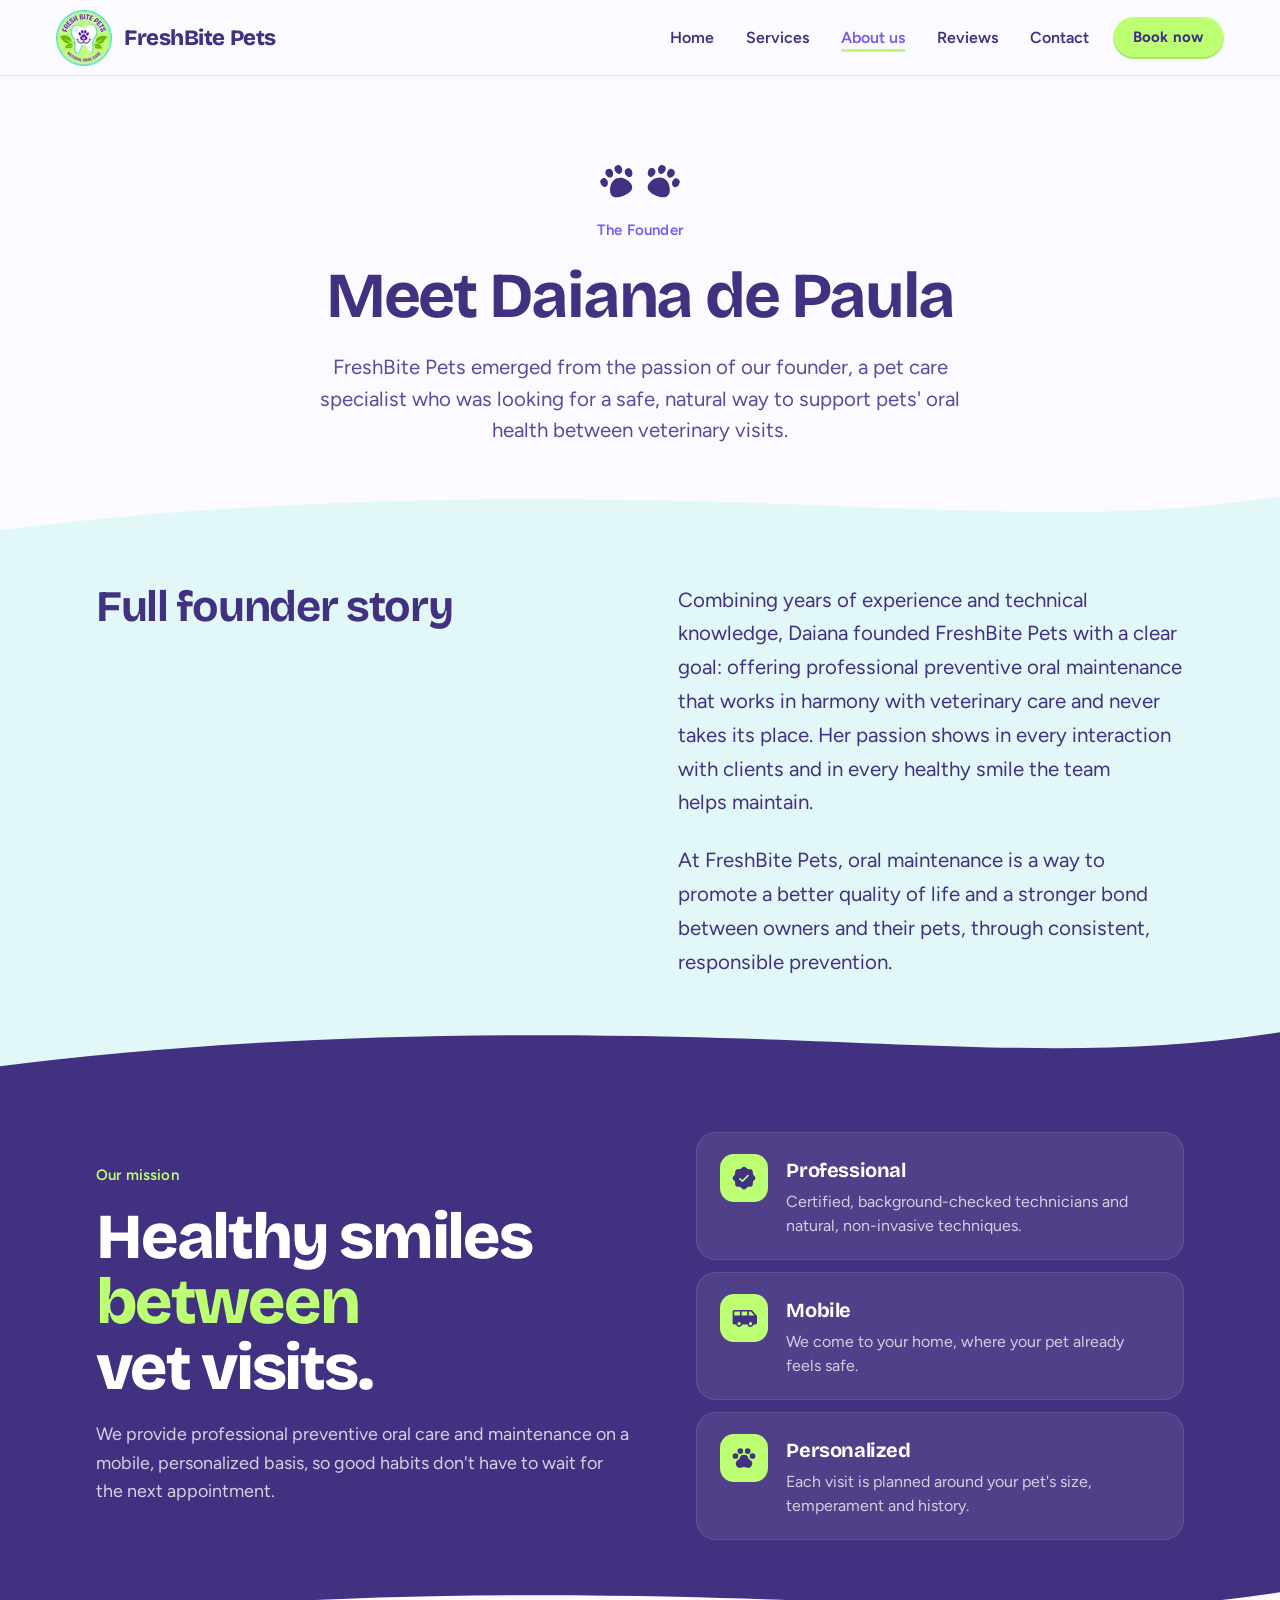
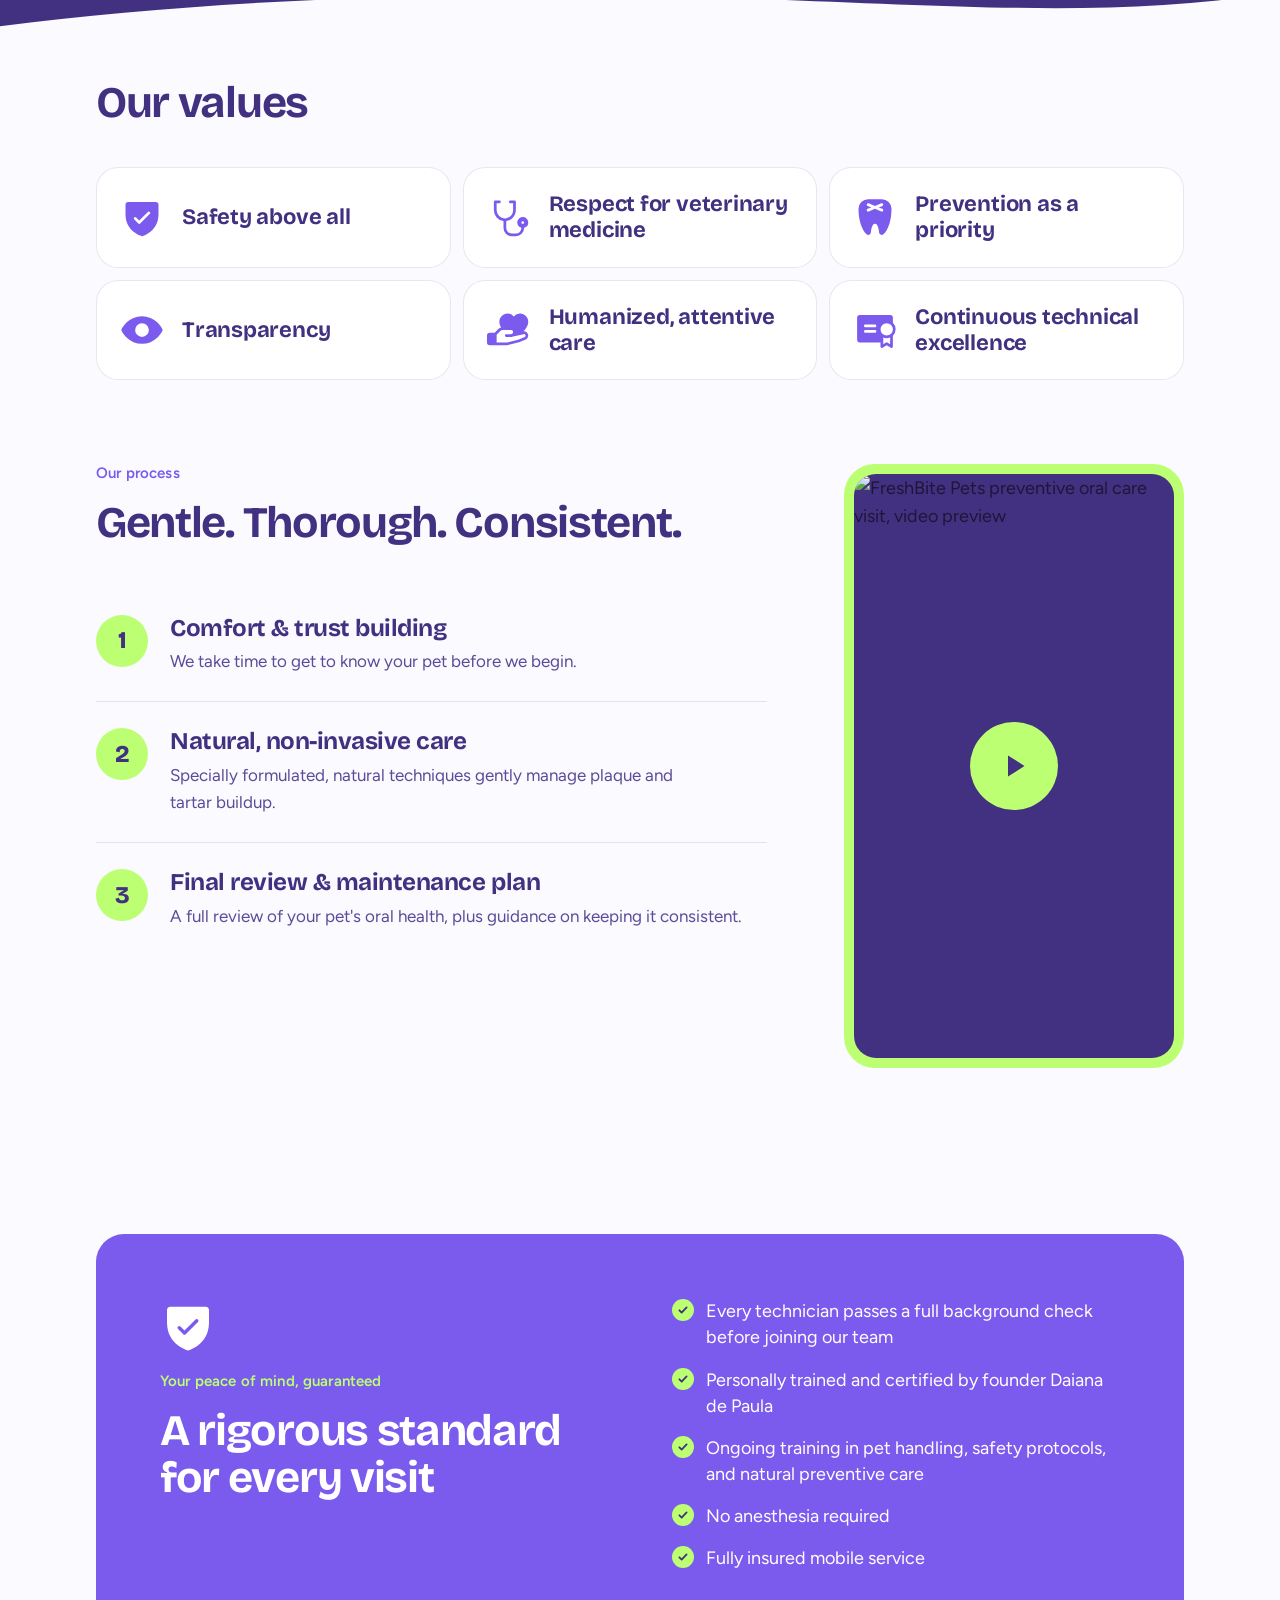
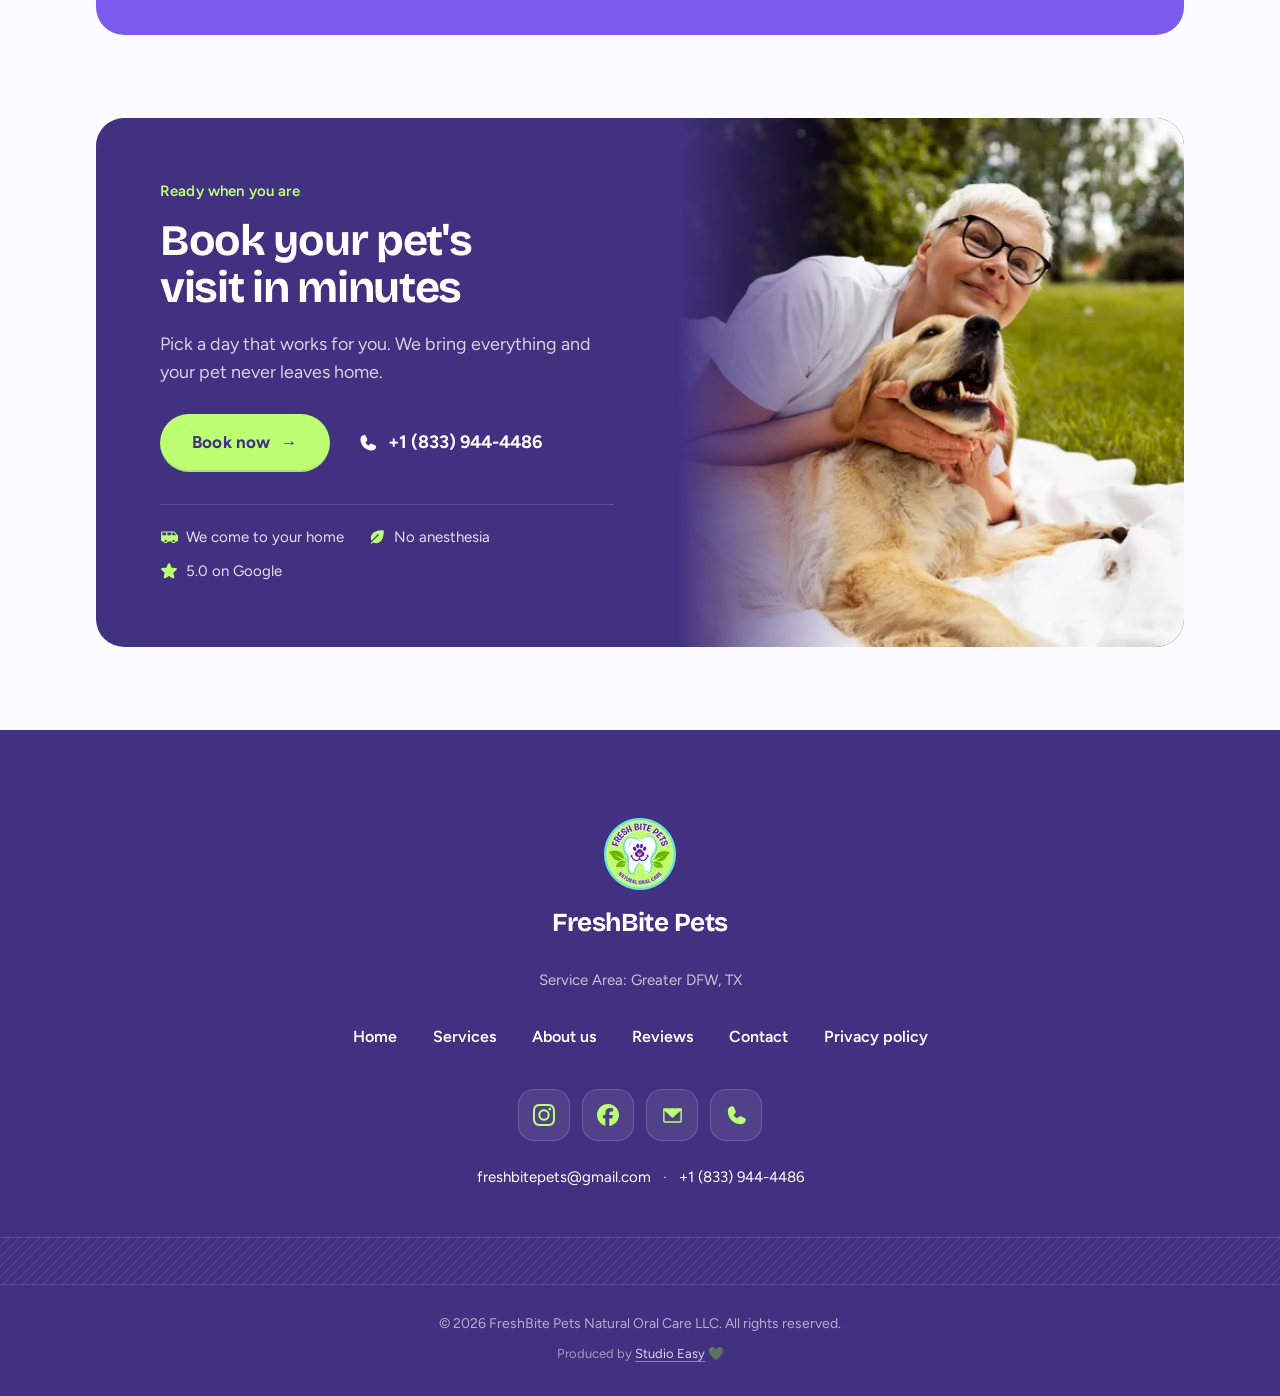
==== about/index.html @ a7f2f546 "Add files via upload" ====
<!DOCTYPE html><html lang="en-US" class="no-js"><head><script>document.documentElement.classList.remove('no-js')</script><meta charset="utf-8"><meta name="viewport" content="width=device-width, initial-scale=1"><title>About Founder Daiana de Paula | FreshBite Pets, DFW</title><meta name="description" content="Meet Daiana de Paula, founder of FreshBite Pets: natural, mobile preventive oral care for dogs and cats in Greater DFW, built to work in harmony with veterinary care."><link rel="canonical" href="https://www.freshbitepets.com/about"><meta name="theme-color" content="#423180"><link rel="icon" type="image/png" href="/favicon.png"><link rel="apple-touch-icon" href="/favicon.png"><link rel="sitemap" href="/sitemap-index.xml"><link rel="preconnect" href="https://i.ytimg.com" crossorigin><meta property="og:type" content="website"><meta property="og:site_name" content="FreshBite Pets"><meta property="og:locale" content="en_US"><meta property="og:title" content="About Founder Daiana de Paula | FreshBite Pets, DFW"><meta property="og:description" content="Meet Daiana de Paula, founder of FreshBite Pets: natural, mobile preventive oral care for dogs and cats in Greater DFW, built to work in harmony with veterinary care."><meta property="og:url" content="https://www.freshbitepets.com/about"><meta property="og:image" content="https://www.freshbitepets.com/og-image.jpg"><meta property="og:image:width" content="1200"><meta property="og:image:height" content="630"><meta name="twitter:card" content="summary_large_image"><meta name="geo.region" content="US-TX"><meta name="geo.placename" content="Dallas-Fort Worth"><script type="application/ld+json">{"@context":"https://schema.org","@graph":[{"@type":"ProfessionalService","@id":"https://www.freshbitepets.com/#business","name":"FreshBite Pets","legalName":"FreshBite Pets Natural Oral Care LLC","url":"https://www.freshbitepets.com/","logo":"https://www.freshbitepets.com/favicon.png","image":"https://www.freshbitepets.com/og-image.jpg","email":"freshbitepets@gmail.com","telephone":"+1-833-944-4486","description":"Natural, non-invasive preventive oral care for dogs and cats, delivered by a mobile team across the Greater Dallas-Fort Worth area. Designed to complement, never replace, veterinary care.","founder":{"@type":"Person","name":"Daiana de Paula"},"areaServed":[{"@type":"City","name":"Celina, TX"},{"@type":"City","name":"Dallas, TX"},{"@type":"City","name":"Fort Worth, TX"},{"@type":"City","name":"Arlington, TX"},{"@type":"City","name":"Plano, TX"},{"@type":"City","name":"Irving, TX"},{"@type":"City","name":"Frisco, TX"},{"@type":"City","name":"McKinney, TX"},{"@type":"City","name":"Denton, TX"}],"knowsAbout":["Preventive pet oral care","Plaque management for dogs","Plaque management for cats","Anesthesia-free oral maintenance"],"sameAs":["https://www.instagram.com/freshbitepets/","https://www.facebook.com/freshbitepets"]},{"@type":"AboutPage","@id":"https://www.freshbitepets.com/about#webpage","url":"https://www.freshbitepets.com/about","name":"About FreshBite Pets","about":{"@id":"https://www.freshbitepets.com/#business"},"mainEntity":{"@id":"https://www.freshbitepets.com/about#founder"}},{"@type":"Person","@id":"https://www.freshbitepets.com/about#founder","name":"Daiana de Paula","jobTitle":"Founder","worksFor":{"@id":"https://www.freshbitepets.com/#business"},"knowsAbout":["Preventive pet oral care","Pet handling","Natural plaque management"]},{"@type":"BreadcrumbList","itemListElement":[{"@type":"ListItem","position":1,"name":"Home","item":"https://www.freshbitepets.com/"},{"@type":"ListItem","position":2,"name":"About us","item":"https://www.freshbitepets.com/about"}]}]}</script><link rel="stylesheet" href="/_astro/Base.DIj5mO_s.css"><style>.proc[data-astro-cid-nmr5b46t]{align-items:flex-start}.proc__steps[data-astro-cid-nmr5b46t]{margin:24px 0 0;padding:0;list-style:none}.proc__steps[data-astro-cid-nmr5b46t] li[data-astro-cid-nmr5b46t]{border-top:1px solid var(--hairline);gap:22px;padding:26px 0;display:flex}.proc__steps[data-astro-cid-nmr5b46t] li[data-astro-cid-nmr5b46t]:first-child{border-top:0}.proc__n[data-astro-cid-nmr5b46t]{background:var(--fb-lime);width:52px;height:52px;color:var(--fb-ink);font-family:var(--font-display);border-radius:999px;flex:none;justify-content:center;align-items:center;font-size:24px;font-weight:800;display:flex}.proc__steps[data-astro-cid-nmr5b46t] h3[data-astro-cid-nmr5b46t]{margin-bottom:6px;font-size:24px;line-height:1.15}.proc__steps[data-astro-cid-nmr5b46t] p[data-astro-cid-nmr5b46t]{color:var(--ink-soft);font-size:17px}.proc__video[data-astro-cid-nmr5b46t]{flex:0 340px;width:100%;max-width:340px;margin:0 auto}.yt[data-astro-cid-nmr5b46t]{aspect-ratio:9/16;background:var(--fb-lime);border-radius:31px;padding:10px;position:relative;overflow:hidden}.yt[data-astro-cid-nmr5b46t] img[data-astro-cid-nmr5b46t],.yt[data-astro-cid-nmr5b46t] iframe{object-fit:cover;background:var(--fb-ink);border:0;border-radius:22px;width:100%;height:100%;display:block}.yt__play[data-astro-cid-nmr5b46t]{background:var(--fb-lime);width:88px;height:88px;box-shadow:var(--shadow-cta);cursor:pointer;border:0;border-radius:999px;justify-content:center;align-items:center;display:flex;position:absolute;top:50%;left:50%;transform:translate(-50%,-50%)}.safe[data-astro-cid-vj22yvtw]{background:var(--fb-violet);color:#fff;border-radius:var(--r-card);grid-template-columns:repeat(auto-fit,minmax(min(100%,340px),1fr));align-items:start;gap:clamp(32px,5vw,72px);padding:clamp(32px,5vw,64px);display:grid}.safe[data-astro-cid-vj22yvtw] h2[data-astro-cid-vj22yvtw]{color:#fff}.safe[data-astro-cid-vj22yvtw] .eyebrow[data-astro-cid-vj22yvtw]{color:var(--fb-lime)}
.check__dot[data-astro-cid-fo7mycyf]{background:var(--fb-lime);width:22px;height:22px;color:var(--fb-ink);border-radius:999px;flex:none;justify-content:center;align-items:center;margin-top:1px;display:flex}
.mis[data-astro-cid-ta2fbyqs]{align-items:center;gap:clamp(32px,5vw,80px);display:grid}@media (width>=900px){.mis[data-astro-cid-ta2fbyqs]{grid-template-columns:minmax(0,1.1fr) minmax(0,1fr)}}.mis__head[data-astro-cid-ta2fbyqs]{gap:20px}.mission[data-astro-cid-ta2fbyqs]{font-family:var(--font-display);letter-spacing:-.035em;color:#fff;text-wrap:balance;font-size:clamp(38px,5vw,64px);font-weight:800;line-height:1.02}.mission[data-astro-cid-ta2fbyqs] em[data-astro-cid-ta2fbyqs]{color:var(--fb-lime);font-style:normal}.mis__lead[data-astro-cid-ta2fbyqs]{color:#ffffffc7;max-width:52ch;font-size:clamp(17px,1.4vw,19px);line-height:1.6}.mis__list[data-astro-cid-ta2fbyqs]{gap:12px;margin:0;padding:0;list-style:none;display:grid}.mis__list[data-astro-cid-ta2fbyqs] li[data-astro-cid-ta2fbyqs]{background:#ffffff12;border-radius:20px;align-items:flex-start;gap:18px;padding:22px 24px;display:flex;box-shadow:inset 0 0 0 1px #ffffff1a}.mis__ic[data-astro-cid-ta2fbyqs]{background:var(--fb-lime);border-radius:14px;flex:none;justify-content:center;align-items:center;width:48px;height:48px;display:flex}.mis__list[data-astro-cid-ta2fbyqs] h3[data-astro-cid-ta2fbyqs]{color:#fff;margin-bottom:4px;font-size:20px}.mis__list[data-astro-cid-ta2fbyqs] p[data-astro-cid-ta2fbyqs]{color:#ffffffbf;font-size:16px;line-height:1.5}.values[data-astro-cid-ta2fbyqs]{gap:12px;margin:0;padding:0;list-style:none}.values[data-astro-cid-ta2fbyqs] li[data-astro-cid-ta2fbyqs]{box-shadow:inset 0 0 0 1px var(--hairline);font-family:var(--font-display);letter-spacing:-.01em;color:var(--fb-ink);background:#fff;border-radius:22px;align-items:center;gap:18px;padding:24px;font-size:22px;font-weight:700;line-height:1.2;display:flex}
.cta[data-astro-cid-wquiui23]{isolation:isolate;background:var(--fb-ink);color:#fff;border-radius:var(--r-card);grid-template-columns:1fr;display:grid;position:relative;overflow:hidden}@media (width>=900px){.cta[data-astro-cid-wquiui23]{grid-template-columns:minmax(0,1.15fr) minmax(0,1fr)}}.cta__body[data-astro-cid-wquiui23]{flex-direction:column;align-items:flex-start;gap:18px;padding:clamp(32px,5vw,72px);display:flex}.cta[data-astro-cid-wquiui23] .eyebrow[data-astro-cid-wquiui23]{color:var(--fb-lime)}.cta[data-astro-cid-wquiui23] .h2[data-astro-cid-wquiui23]{color:#fff;text-wrap:balance}.cta__lead[data-astro-cid-wquiui23]{color:#ffffffc7;max-width:44ch;font-size:clamp(17px,1.4vw,19px);line-height:1.55}.cta__actions[data-astro-cid-wquiui23]{flex-wrap:wrap;align-items:center;gap:14px 28px;margin-top:10px;display:flex}.cta__actions[data-astro-cid-wquiui23] .btn[data-astro-cid-wquiui23]{height:58px;padding:0 32px;font-size:17px}.cta__actions[data-astro-cid-wquiui23] .btn[data-astro-cid-wquiui23]:hover{transform:translateY(-2px)}.cta__actions[data-astro-cid-wquiui23] .btn[data-astro-cid-wquiui23]:active{transform:translateY(0)scale(.98)}.cta__phone[data-astro-cid-wquiui23]{white-space:nowrap;color:#fff;align-items:center;gap:10px;min-height:44px;font-weight:700;text-decoration:none;transition:color .2s;display:inline-flex}.cta__phone[data-astro-cid-wquiui23]:hover{color:var(--fb-lime)}.cta__perks[data-astro-cid-wquiui23]{color:#ffffffd9;border-top:1px solid #ffffff24;flex-wrap:wrap;align-self:stretch;gap:10px 24px;margin:14px 0 0;padding:20px 0 0;font-size:15px;list-style:none;display:flex}.cta__perks[data-astro-cid-wquiui23] li[data-astro-cid-wquiui23]{align-items:center;gap:8px;display:inline-flex}.cta__media[data-astro-cid-wquiui23]{min-height:260px;position:relative}.cta__img[data-astro-cid-wquiui23]{object-fit:cover;object-position:45% 40%;width:100%;height:100%;position:absolute;inset:0}@media (width>=900px){.cta__media[data-astro-cid-wquiui23]:before{content:"";z-index:1;background:linear-gradient(90deg,var(--fb-ink),#42318000);width:35%;position:absolute;inset:0 auto 0 0}}
</style></head><body><a class="skip" href="#main">Skip to content</a><header class="hdr" data-astro-cid-fzpbxy5g><div class="hdr__in" data-astro-cid-fzpbxy5g><a href="/" class="hdr__brand" aria-label="FreshBite Pets home" data-astro-cid-fzpbxy5g><img src="/_astro/logo-badge.BX-Un3X4_20clj9.webp" alt loading="eager" data-astro-cid-fzpbxy5g="true" decoding="async" width="56" height="56"><span data-astro-cid-fzpbxy5g>FreshBite Pets</span></a><nav class="hdr__nav" id="site-nav" aria-label="Main" data-astro-cid-fzpbxy5g><ul data-astro-cid-fzpbxy5g><li data-astro-cid-fzpbxy5g><a href="/" data-astro-cid-fzpbxy5g>Home</a></li><li data-astro-cid-fzpbxy5g><a href="/services" data-astro-cid-fzpbxy5g>Services</a></li><li data-astro-cid-fzpbxy5g><a href="/about" aria-current="page" data-astro-cid-fzpbxy5g>About us</a></li><li data-astro-cid-fzpbxy5g><a href="/#reviews" data-astro-cid-fzpbxy5g>Reviews</a></li><li data-astro-cid-fzpbxy5g><a href="/contact" data-astro-cid-fzpbxy5g>Contact</a></li></ul></nav><div class="hdr__actions" data-astro-cid-fzpbxy5g><a class="btn btn--sm" href="/contact" data-astro-cid-fzpbxy5g>Book now</a><button class="hdr__toggle" type="button" aria-controls="site-nav" aria-expanded="false" aria-label="Open menu" data-astro-cid-fzpbxy5g><span data-astro-cid-fzpbxy5g></span><span data-astro-cid-fzpbxy5g></span><span data-astro-cid-fzpbxy5g></span></button></div></div></header><script type="module">var e=document.querySelector(`.hdr__toggle`),t=document.getElementById(`site-nav`);e?.addEventListener(`click`,()=>{let n=t.classList.toggle(`is-open`);e.setAttribute(`aria-expanded`,String(n)),e.setAttribute(`aria-label`,n?`Close menu`:`Open menu`)});var n=document.querySelector(`.hdr--overlay`),r=()=>n?.classList.toggle(`is-solid`,scrollY>40||t.classList.contains(`is-open`));n&&(r(),addEventListener(`scroll`,r,{passive:!0}),e?.addEventListener(`click`,r)),addEventListener(`keydown`,n=>{n.key===`Escape`&&t?.classList.contains(`is-open`)&&(e?.click(),e?.focus())}),t?.addEventListener(`click`,n=>{n.target.closest(`a`)&&(t.classList.remove(`is-open`),e.setAttribute(`aria-expanded`,`false`))});</script><main id="main"><section aria-labelledby="about-h" data-astro-cid-ta2fbyqs><div class="wrap wrap--narrow stack center" style="gap:24px;padding-top:clamp(48px,7vw,96px);padding-bottom:clamp(32px,4vw,48px)" data-astro-cid-ta2fbyqs><div class="rv" data-astro-cid-ta2fbyqs><div style="display:flex;gap:10px;align-items:flex-end;justify-content:center" aria-hidden="true"><svg viewBox="0 0 188.704 171.930" width="34" height="31" fill="var(--fb-ink)" style="transform:rotate(-22deg)"><path d="M 67.095 0 C 72.84 0 78.111 2.147 81.948 6.114 C 85.785 10.085 88.062 15.755 88.062 22.594 C 88.062 29.4 85.814 36.231 82.149 41.402 C 78.501 46.547 73.217 50.321 67.095 50.321 C 60.972 50.321 55.689 46.547 52.04 41.402 C 48.375 36.231 46.128 29.4 46.128 22.598 C 46.128 15.755 48.405 10.085 52.246 6.114 C 56.079 2.147 61.35 0 67.095 0 Z M 20.967 37.741 C 26.712 37.741 31.983 39.888 35.82 43.855 C 39.657 47.826 41.934 53.495 41.934 60.335 C 41.934 67.141 39.687 73.972 36.021 79.142 C 32.373 84.288 27.089 88.062 20.967 88.062 C 14.845 88.062 9.561 84.288 5.913 79.142 C 2.248 73.972 0 67.137 0 60.339 C 0 53.495 2.277 47.826 6.118 43.855 C 9.951 39.888 15.222 37.741 20.967 37.741 Z M 94.352 67.095 C 64.478 67.095 39.728 92.528 31.937 124.419 C 28.482 138.567 33.753 153.743 46.752 160.935 C 57.081 166.655 72.538 171.93 94.348 171.93 C 116.162 171.93 131.619 166.655 141.951 160.935 C 154.947 153.743 160.218 138.567 156.763 124.423 C 148.975 92.528 124.222 67.095 94.352 67.095 Z M 167.737 37.741 C 161.992 37.741 156.721 39.888 152.888 43.855 C 149.047 47.826 146.77 53.495 146.77 60.335 C 146.77 67.141 149.017 73.972 152.682 79.142 C 156.331 84.288 161.614 88.062 167.737 88.062 C 173.859 88.062 179.143 84.288 182.791 79.142 C 186.456 73.972 188.704 67.141 188.704 60.339 C 188.704 53.495 186.427 47.826 182.59 43.855 C 178.753 39.888 173.482 37.741 167.737 37.741 Z M 121.609 0 C 115.864 0 110.593 2.147 106.76 6.114 C 102.919 10.085 100.642 15.755 100.642 22.594 C 100.642 29.4 102.89 36.231 106.555 41.402 C 110.203 46.547 115.487 50.321 121.609 50.321 C 127.731 50.321 133.015 46.547 136.663 41.402 C 140.329 36.231 142.576 29.4 142.576 22.598 C 142.576 15.755 140.299 10.085 136.462 6.114 C 132.625 2.147 127.354 0 121.609 0 Z"></path></svg><svg viewBox="0 0 188.704 171.930" width="34" height="31" fill="var(--fb-ink)" style="transform:rotate(23deg)"><path d="M 67.095 0 C 72.84 0 78.111 2.147 81.948 6.114 C 85.785 10.085 88.062 15.755 88.062 22.594 C 88.062 29.4 85.814 36.231 82.149 41.402 C 78.501 46.547 73.217 50.321 67.095 50.321 C 60.972 50.321 55.689 46.547 52.04 41.402 C 48.375 36.231 46.128 29.4 46.128 22.598 C 46.128 15.755 48.405 10.085 52.246 6.114 C 56.079 2.147 61.35 0 67.095 0 Z M 20.967 37.741 C 26.712 37.741 31.983 39.888 35.82 43.855 C 39.657 47.826 41.934 53.495 41.934 60.335 C 41.934 67.141 39.687 73.972 36.021 79.142 C 32.373 84.288 27.089 88.062 20.967 88.062 C 14.845 88.062 9.561 84.288 5.913 79.142 C 2.248 73.972 0 67.137 0 60.339 C 0 53.495 2.277 47.826 6.118 43.855 C 9.951 39.888 15.222 37.741 20.967 37.741 Z M 94.352 67.095 C 64.478 67.095 39.728 92.528 31.937 124.419 C 28.482 138.567 33.753 153.743 46.752 160.935 C 57.081 166.655 72.538 171.93 94.348 171.93 C 116.162 171.93 131.619 166.655 141.951 160.935 C 154.947 153.743 160.218 138.567 156.763 124.423 C 148.975 92.528 124.222 67.095 94.352 67.095 Z M 167.737 37.741 C 161.992 37.741 156.721 39.888 152.888 43.855 C 149.047 47.826 146.77 53.495 146.77 60.335 C 146.77 67.141 149.017 73.972 152.682 79.142 C 156.331 84.288 161.614 88.062 167.737 88.062 C 173.859 88.062 179.143 84.288 182.791 79.142 C 186.456 73.972 188.704 67.141 188.704 60.339 C 188.704 53.495 186.427 47.826 182.59 43.855 C 178.753 39.888 173.482 37.741 167.737 37.741 Z M 121.609 0 C 115.864 0 110.593 2.147 106.76 6.114 C 102.919 10.085 100.642 15.755 100.642 22.594 C 100.642 29.4 102.89 36.231 106.555 41.402 C 110.203 46.547 115.487 50.321 121.609 50.321 C 127.731 50.321 133.015 46.547 136.663 41.402 C 140.329 36.231 142.576 29.4 142.576 22.598 C 142.576 15.755 140.299 10.085 136.462 6.114 C 132.625 2.147 127.354 0 121.609 0 Z"></path></svg></div></div><span class="eyebrow rv" style="--i:1" data-astro-cid-ta2fbyqs>The Founder</span><h1 id="about-h" class="h1" data-astro-cid-ta2fbyqs>Meet Daiana de Paula</h1><p class="lead rv" style="max-width:640px;--i:3" data-astro-cid-ta2fbyqs>FreshBite Pets emerged from the passion of our founder, a pet care specialist who was looking for a safe, natural way to support pets' oral health between veterinary visits.</p></div></section><div data-astro-cid-ta2fbyqs><svg class="wave" style="color:var(--tint-cyan)" viewBox="0 0 1440 90" preserveAspectRatio="none" aria-hidden="true" focusable="false"><path fill="currentColor" d="M0 90V62C220 18 470 0 760 10c290 10 470 44 680-8V90Z"></path></svg></div><section class="bg-tint-cyan" aria-labelledby="story-h" data-astro-cid-ta2fbyqs><div class="wrap row" style="align-items:flex-start;padding-block:clamp(24px,3vw,40px) clamp(32px,4vw,56px)" data-astro-cid-ta2fbyqs><div class="col rv" data-astro-cid-ta2fbyqs><h2 id="story-h" class="h2" data-astro-cid-ta2fbyqs>Full founder story</h2></div><div class="col stack rv story" style="--i:1;gap:24px;font-size:clamp(18px,1.6vw,21px);line-height:1.65;color:var(--fb-ink)" data-astro-cid-ta2fbyqs><p data-astro-cid-ta2fbyqs>Combining years of experience and technical knowledge, Daiana founded FreshBite Pets with a clear goal: offering professional preventive oral maintenance that works in harmony with veterinary care and never takes its place. Her passion shows in every interaction with clients and in every healthy smile the team helps maintain.</p><p data-astro-cid-ta2fbyqs>At FreshBite Pets, oral maintenance is a way to promote a better quality of life and a stronger bond between owners and their pets, through consistent, responsible prevention.</p></div></div></section><div class="bg-tint-cyan" data-astro-cid-ta2fbyqs><svg class="wave" style="color:var(--fb-ink)" viewBox="0 0 1440 90" preserveAspectRatio="none" aria-hidden="true" focusable="false"><path fill="currentColor" d="M0 90V62C220 18 470 0 760 10c290 10 470 44 680-8V90Z"></path></svg></div><section class="bg-ink" aria-labelledby="mission-h" data-astro-cid-ta2fbyqs><div class="wrap mis" style="padding-block:clamp(32px,4vw,56px)" data-astro-cid-ta2fbyqs><div class="mis__head stack rv" data-astro-cid-ta2fbyqs><span class="eyebrow" data-astro-cid-ta2fbyqs>Our mission</span><h2 id="mission-h" class="mission" data-astro-cid-ta2fbyqs>Healthy smiles <em data-astro-cid-ta2fbyqs>between</em> vet visits.</h2><p class="mis__lead" data-astro-cid-ta2fbyqs>We provide professional preventive oral care and maintenance on a mobile, personalized basis, so good habits don't have to wait for the next appointment.</p></div><ul class="mis__list" data-astro-cid-ta2fbyqs><li class="rv" style="--i:1" data-astro-cid-ta2fbyqs><span class="mis__ic" data-astro-cid-ta2fbyqs><svg xmlns="http://www.w3.org/2000/svg" viewBox="0 0 256 256" fill="currentColor" width="26" height="26" style="display:block;flex:none;color:var(--fb-ink)" aria-hidden="true" focusable="false"><path d="M225.86,102.82c-3.77-3.94-7.67-8-9.14-11.57-1.36-3.27-1.44-8.69-1.52-13.94-.15-9.76-.31-20.82-8-28.51s-18.75-7.85-28.51-8c-5.25-.08-10.67-.16-13.94-1.52-3.56-1.47-7.63-5.37-11.57-9.14C146.28,23.51,138.44,16,128,16s-18.27,7.51-25.18,14.14c-3.94,3.77-8,7.67-11.57,9.14C88,40.64,82.56,40.72,77.31,40.8c-9.76.15-20.82.31-28.51,8S41,67.55,40.8,77.31c-.08,5.25-.16,10.67-1.52,13.94-1.47,3.56-5.37,7.63-9.14,11.57C23.51,109.72,16,117.56,16,128s7.51,18.27,14.14,25.18c3.77,3.94,7.67,8,9.14,11.57,1.36,3.27,1.44,8.69,1.52,13.94.15,9.76.31,20.82,8,28.51s18.75,7.85,28.51,8c5.25.08,10.67.16,13.94,1.52,3.56,1.47,7.63,5.37,11.57,9.14C109.72,232.49,117.56,240,128,240s18.27-7.51,25.18-14.14c3.94-3.77,8-7.67,11.57-9.14,3.27-1.36,8.69-1.44,13.94-1.52,9.76-.15,20.82-.31,28.51-8s7.85-18.75,8-28.51c.08-5.25.16-10.67,1.52-13.94,1.47-3.56,5.37-7.63,9.14-11.57C232.49,146.28,240,138.44,240,128S232.49,109.73,225.86,102.82Zm-52.2,6.84-56,56a8,8,0,0,1-11.32,0l-24-24a8,8,0,0,1,11.32-11.32L112,148.69l50.34-50.35a8,8,0,0,1,11.32,11.32Z"/></svg></span><div data-astro-cid-ta2fbyqs><h3 data-astro-cid-ta2fbyqs>Professional</h3><p data-astro-cid-ta2fbyqs>Certified, background-checked technicians and natural, non-invasive techniques.</p></div></li><li class="rv" style="--i:2" data-astro-cid-ta2fbyqs><span class="mis__ic" data-astro-cid-ta2fbyqs><svg xmlns="http://www.w3.org/2000/svg" viewBox="0 0 256 256" fill="currentColor" width="26" height="26" style="display:block;flex:none;color:var(--fb-ink)" aria-hidden="true" focusable="false"><path d="M254.07,106.79,208.53,53.73A16,16,0,0,0,196.26,48H32A16,16,0,0,0,16,64V176a16,16,0,0,0,16,16H49a32,32,0,0,0,62,0h50a32,32,0,0,0,62,0h17a16,16,0,0,0,16-16V112A8,8,0,0,0,254.07,106.79ZM32,104V64H88v40Zm48,96a16,16,0,1,1,16-16A16,16,0,0,1,80,200Zm80-96H104V64h56Zm32,96a16,16,0,1,1,16-16A16,16,0,0,1,192,200Zm-16-96V64h20.26l34.33,40Z"/></svg></span><div data-astro-cid-ta2fbyqs><h3 data-astro-cid-ta2fbyqs>Mobile</h3><p data-astro-cid-ta2fbyqs>We come to your home, where your pet already feels safe.</p></div></li><li class="rv" style="--i:3" data-astro-cid-ta2fbyqs><span class="mis__ic" data-astro-cid-ta2fbyqs><svg xmlns="http://www.w3.org/2000/svg" viewBox="0 0 256 256" fill="currentColor" width="26" height="26" style="display:block;flex:none;color:var(--fb-ink)" aria-hidden="true" focusable="false"><path d="M240,108a28,28,0,1,1-28-28A28,28,0,0,1,240,108ZM72,108a28,28,0,1,0-28,28A28,28,0,0,0,72,108ZM92,88A28,28,0,1,0,64,60,28,28,0,0,0,92,88Zm72,0a28,28,0,1,0-28-28A28,28,0,0,0,164,88Zm23.12,60.86a35.3,35.3,0,0,1-16.87-21.14,44,44,0,0,0-84.5,0A35.25,35.25,0,0,1,69,148.82,40,40,0,0,0,88,224a39.48,39.48,0,0,0,15.52-3.13,64.09,64.09,0,0,1,48.87,0,40,40,0,0,0,34.73-72Z"/></svg></span><div data-astro-cid-ta2fbyqs><h3 data-astro-cid-ta2fbyqs>Personalized</h3><p data-astro-cid-ta2fbyqs>Each visit is planned around your pet&#39;s size, temperament and history.</p></div></li></ul></div></section><div class="bg-ink" data-astro-cid-ta2fbyqs><svg class="wave" style="color:var(--bg)" viewBox="0 0 1440 90" preserveAspectRatio="none" aria-hidden="true" focusable="false"><path fill="currentColor" d="M0 90V62C220 18 470 0 760 10c290 10 470 44 680-8V90Z"></path></svg></div><section aria-labelledby="values-h" data-astro-cid-ta2fbyqs><div class="wrap stack" style="gap:40px;padding-top:clamp(24px,3vw,40px)" data-astro-cid-ta2fbyqs><h2 id="values-h" class="h2 rv" data-astro-cid-ta2fbyqs>Our values</h2><ul class="grid values" style="--min:300px" data-astro-cid-ta2fbyqs><li class="rv" style="--i:0" data-astro-cid-ta2fbyqs><svg xmlns="http://www.w3.org/2000/svg" viewBox="0 0 256 256" fill="currentColor" width="44" height="44" style="display:block;flex:none;color:var(--fb-violet)" aria-hidden="true" focusable="false"><path d="M208,40H48A16,16,0,0,0,32,56v56c0,52.72,25.52,84.67,46.93,102.19,23.06,18.86,46,25.26,47,25.53a8,8,0,0,0,4.2,0c1-.27,23.91-6.67,47-25.53C198.48,196.67,224,164.72,224,112V56A16,16,0,0,0,208,40Zm-34.32,69.66-56,56a8,8,0,0,1-11.32,0l-24-24a8,8,0,0,1,11.32-11.32L112,148.69l50.34-50.35a8,8,0,0,1,11.32,11.32Z"/></svg>Safety above all</li><li class="rv" style="--i:1" data-astro-cid-ta2fbyqs><svg xmlns="http://www.w3.org/2000/svg" viewBox="0 0 256 256" fill="currentColor" width="44" height="44" style="display:block;flex:none;color:var(--fb-violet)" aria-hidden="true" focusable="false"><path d="M240,160a32,32,0,1,0-39.93,31,8,8,0,0,0-.07,1,32,32,0,0,1-32,32H144a32,32,0,0,1-32-32V151.48c31.47-4,56-31.47,56-64.31V40a8,8,0,0,0-8-8H136a8,8,0,0,0,0,16h16V87.17c0,26.58-21.25,48.49-47.36,48.83A48,48,0,0,1,56,88V48H72a8,8,0,0,0,0-16H48a8,8,0,0,0-8,8V88a64,64,0,0,0,56,63.49V192a48.05,48.05,0,0,0,48,48h24a48.05,48.05,0,0,0,48-48,8,8,0,0,0-.07-1A32,32,0,0,0,240,160Zm-32,8a8,8,0,1,1,8-8A8,8,0,0,1,208,168Z"/></svg>Respect for veterinary medicine</li><li class="rv" style="--i:2" data-astro-cid-ta2fbyqs><svg xmlns="http://www.w3.org/2000/svg" viewBox="0 0 256 256" fill="currentColor" width="44" height="44" style="display:block;flex:none;color:var(--fb-violet)" aria-hidden="true" focusable="false"><path d="M168,24H88A56,56,0,0,0,32,79.75c0,42.72,8,75.4,14.7,95.28,8.72,25.8,20.62,45.49,32.64,54A15.67,15.67,0,0,0,88.47,232a16.09,16.09,0,0,0,16-14.9c.85-11.52,5-49.11,23.53-49.11s22.68,37.59,23.53,49.11a16.09,16.09,0,0,0,9.18,13.36,15.69,15.69,0,0,0,15.95-1.41c12-8.53,23.92-28.22,32.64-54C216,155.15,224,122.47,224,79.75A56,56,0,0,0,168,24Zm3,56.57A8,8,0,1,1,165,95.42L128,80.61,91,95.42A8,8,0,1,1,85,80.57L106.46,72,85,63.42A8,8,0,1,1,91,48.57l37,14.81,37-14.81A8,8,0,1,1,171,63.42L149.54,72Z"/></svg>Prevention as a priority</li><li class="rv" style="--i:3" data-astro-cid-ta2fbyqs><svg xmlns="http://www.w3.org/2000/svg" viewBox="0 0 256 256" fill="currentColor" width="44" height="44" style="display:block;flex:none;color:var(--fb-violet)" aria-hidden="true" focusable="false"><path d="M247.31,124.76c-.35-.79-8.82-19.58-27.65-38.41C194.57,61.26,162.88,48,128,48S61.43,61.26,36.34,86.35C17.51,105.18,9,124,8.69,124.76a8,8,0,0,0,0,6.5c.35.79,8.82,19.57,27.65,38.4C61.43,194.74,93.12,208,128,208s66.57-13.26,91.66-38.34c18.83-18.83,27.3-37.61,27.65-38.4A8,8,0,0,0,247.31,124.76ZM128,168a40,40,0,1,1,40-40A40,40,0,0,1,128,168Z"/></svg>Transparency</li><li class="rv" style="--i:4" data-astro-cid-ta2fbyqs><svg xmlns="http://www.w3.org/2000/svg" viewBox="0 0 256 256" fill="currentColor" width="44" height="44" style="display:block;flex:none;color:var(--fb-violet)" aria-hidden="true" focusable="false"><path d="M230.33,141.06a24.34,24.34,0,0,0-18.61-4.77C230.5,117.33,240,98.48,240,80c0-26.47-21.29-48-47.46-48A47.58,47.58,0,0,0,156,48.75,47.58,47.58,0,0,0,119.46,32C93.29,32,72,53.53,72,80c0,11,3.24,21.69,10.06,33a31.87,31.87,0,0,0-14.75,8.4L44.69,144H16A16,16,0,0,0,0,160v40a16,16,0,0,0,16,16H120a7.93,7.93,0,0,0,1.94-.24l64-16a6.94,6.94,0,0,0,1.19-.4L226,182.82l.44-.2a24.6,24.6,0,0,0,3.93-41.56Zm-10.9,27.15-38,16.18L119,200H56V155.31l22.63-22.62A15.86,15.86,0,0,1,89.94,128H140a12,12,0,0,1,0,24H112a8,8,0,0,0,0,16h32a8.32,8.32,0,0,0,1.79-.2l67-15.41.31-.08a8.6,8.6,0,0,1,6.3,15.9Z"/></svg>Humanized, attentive care</li><li class="rv" style="--i:5" data-astro-cid-ta2fbyqs><svg xmlns="http://www.w3.org/2000/svg" viewBox="0 0 256 256" fill="currentColor" width="44" height="44" style="display:block;flex:none;color:var(--fb-violet)" aria-hidden="true" focusable="false"><path d="M232,86.53V56a16,16,0,0,0-16-16H40A16,16,0,0,0,24,56V184a16,16,0,0,0,16,16H160v24A8,8,0,0,0,172,231l24-13.74L220,231A8,8,0,0,0,232,224V161.47a51.88,51.88,0,0,0,0-74.94ZM128,144H72a8,8,0,0,1,0-16h56a8,8,0,0,1,0,16Zm0-32H72a8,8,0,0,1,0-16h56a8,8,0,0,1,0,16Zm88,98.21-16-9.16a8,8,0,0,0-7.94,0l-16,9.16V172a51.88,51.88,0,0,0,40,0ZM196,160a36,36,0,1,1,36-36A36,36,0,0,1,196,160Z"/></svg>Continuous technical excellence</li></ul></div></section><section id="process" aria-labelledby="process-h" data-astro-cid-nmr5b46t><div class="wrap row proc" data-astro-cid-nmr5b46t><div class="col stack rv" data-astro-cid-nmr5b46t><span class="eyebrow" data-astro-cid-nmr5b46t>Our process</span><h2 id="process-h" class="h2" data-astro-cid-nmr5b46t>Gentle. Thorough. Consistent.</h2><ol class="proc__steps" data-astro-cid-nmr5b46t><li data-astro-cid-nmr5b46t><span class="proc__n" aria-hidden="true" data-astro-cid-nmr5b46t>1</span><div data-astro-cid-nmr5b46t><h3 data-astro-cid-nmr5b46t>Comfort &amp; trust building</h3><p data-astro-cid-nmr5b46t>We take time to get to know your pet before we begin.</p></div></li><li data-astro-cid-nmr5b46t><span class="proc__n" aria-hidden="true" data-astro-cid-nmr5b46t>2</span><div data-astro-cid-nmr5b46t><h3 data-astro-cid-nmr5b46t>Natural, non-invasive care</h3><p data-astro-cid-nmr5b46t>Specially formulated, natural techniques gently manage plaque and tartar buildup.</p></div></li><li data-astro-cid-nmr5b46t><span class="proc__n" aria-hidden="true" data-astro-cid-nmr5b46t>3</span><div data-astro-cid-nmr5b46t><h3 data-astro-cid-nmr5b46t>Final review &amp; maintenance plan</h3><p data-astro-cid-nmr5b46t>A full review of your pet&#39;s oral health, plus guidance on keeping it consistent.</p></div></li></ol></div><div class="proc__video rv" style="--i:2" data-astro-cid-nmr5b46t><div class="yt" data-yt="ff-VNfgiHLc" data-astro-cid-nmr5b46t><img src="https://i.ytimg.com/vi/ff-VNfgiHLc/oar2.jpg" alt="FreshBite Pets preventive oral care visit, video preview" loading="lazy" decoding="async" width="340" height="604" data-astro-cid-nmr5b46t><button type="button" class="yt__play" aria-label="Play video: FreshBite Pets Our Process" data-astro-cid-nmr5b46t><svg viewBox="0 0 24 24" width="36" height="36" aria-hidden="true" data-astro-cid-nmr5b46t><path d="M8 5v14l11-7z" fill="var(--fb-ink)" data-astro-cid-nmr5b46t></path></svg></button><noscript><a href="https://www.youtube.com/shorts/ff-VNfgiHLc" data-astro-cid-nmr5b46t>Watch on YouTube</a></noscript></div></div></div></section><script type="module">document.querySelectorAll(`.yt`).forEach(e=>{e.querySelector(`.yt__play`)?.addEventListener(`click`,()=>{let t=document.createElement(`iframe`);t.src=`https://www.youtube-nocookie.com/embed/${e.dataset.yt}?autoplay=1&rel=0`,t.title=`FreshBite Pets: Our Process`,t.allow=`accelerometer; autoplay; encrypted-media; gyroscope; picture-in-picture`,t.allowFullscreen=!0,e.replaceChildren(t)})});</script><section aria-labelledby="safety-h" data-astro-cid-vj22yvtw><div class="wrap" data-astro-cid-vj22yvtw><div class="safe rv" data-astro-cid-vj22yvtw><div class="stack safe__head" data-astro-cid-vj22yvtw><svg xmlns="http://www.w3.org/2000/svg" viewBox="0 0 256 256" fill="currentColor" width="56" height="56" style="display:block;flex:none;color:#fff" aria-hidden="true" focusable="false"><path d="M208,40H48A16,16,0,0,0,32,56v56c0,52.72,25.52,84.67,46.93,102.19,23.06,18.86,46,25.26,47,25.53a8,8,0,0,0,4.2,0c1-.27,23.91-6.67,47-25.53C198.48,196.67,224,164.72,224,112V56A16,16,0,0,0,208,40Zm-34.32,69.66-56,56a8,8,0,0,1-11.32,0l-24-24a8,8,0,0,1,11.32-11.32L112,148.69l50.34-50.35a8,8,0,0,1,11.32,11.32Z"/></svg><span class="eyebrow" data-astro-cid-vj22yvtw>Your peace of mind, guaranteed</span><h2 id="safety-h" class="h2" data-astro-cid-vj22yvtw>A rigorous standard for every visit</h2></div><ul class="checks" style="color:#fff" data-astro-cid-fo7mycyf><li class="check" data-astro-cid-fo7mycyf><span class="check__dot" aria-hidden="true" data-astro-cid-fo7mycyf><svg viewBox="0 0 16 16" width="12" height="12" data-astro-cid-fo7mycyf><path d="M3.2 8.4l3 3 6.6-6.8" fill="none" stroke="currentColor" stroke-width="2.4" stroke-linecap="round" stroke-linejoin="round" data-astro-cid-fo7mycyf></path></svg></span><span data-astro-cid-fo7mycyf>Every technician passes a full background check before joining our team</span></li><li class="check" data-astro-cid-fo7mycyf><span class="check__dot" aria-hidden="true" data-astro-cid-fo7mycyf><svg viewBox="0 0 16 16" width="12" height="12" data-astro-cid-fo7mycyf><path d="M3.2 8.4l3 3 6.6-6.8" fill="none" stroke="currentColor" stroke-width="2.4" stroke-linecap="round" stroke-linejoin="round" data-astro-cid-fo7mycyf></path></svg></span><span data-astro-cid-fo7mycyf>Personally trained and certified by founder Daiana de Paula</span></li><li class="check" data-astro-cid-fo7mycyf><span class="check__dot" aria-hidden="true" data-astro-cid-fo7mycyf><svg viewBox="0 0 16 16" width="12" height="12" data-astro-cid-fo7mycyf><path d="M3.2 8.4l3 3 6.6-6.8" fill="none" stroke="currentColor" stroke-width="2.4" stroke-linecap="round" stroke-linejoin="round" data-astro-cid-fo7mycyf></path></svg></span><span data-astro-cid-fo7mycyf>Ongoing training in pet handling, safety protocols, and natural preventive care</span></li><li class="check" data-astro-cid-fo7mycyf><span class="check__dot" aria-hidden="true" data-astro-cid-fo7mycyf><svg viewBox="0 0 16 16" width="12" height="12" data-astro-cid-fo7mycyf><path d="M3.2 8.4l3 3 6.6-6.8" fill="none" stroke="currentColor" stroke-width="2.4" stroke-linecap="round" stroke-linejoin="round" data-astro-cid-fo7mycyf></path></svg></span><span data-astro-cid-fo7mycyf>No anesthesia required</span></li><li class="check" data-astro-cid-fo7mycyf><span class="check__dot" aria-hidden="true" data-astro-cid-fo7mycyf><svg viewBox="0 0 16 16" width="12" height="12" data-astro-cid-fo7mycyf><path d="M3.2 8.4l3 3 6.6-6.8" fill="none" stroke="currentColor" stroke-width="2.4" stroke-linecap="round" stroke-linejoin="round" data-astro-cid-fo7mycyf></path></svg></span><span data-astro-cid-fo7mycyf>Fully insured mobile service</span></li></ul></div></div></section><section aria-labelledby="cta-h" data-astro-cid-wquiui23><div class="wrap" data-astro-cid-wquiui23><div class="cta rv" data-astro-cid-wquiui23><div class="cta__body" data-astro-cid-wquiui23><span class="eyebrow" data-astro-cid-wquiui23>Ready when you are</span><h2 id="cta-h" class="h2" data-astro-cid-wquiui23>Book your pet's visit in minutes</h2><p class="cta__lead" data-astro-cid-wquiui23>Pick a day that works for you. We bring everything and your pet never leaves home.</p><div class="cta__actions" data-astro-cid-wquiui23><a class="btn" href="/contact" data-astro-cid-wquiui23>Book now <span aria-hidden="true" data-astro-cid-wquiui23>→</span></a><a class="cta__phone" href="tel:+18339444486" data-astro-cid-wquiui23><svg xmlns="http://www.w3.org/2000/svg" viewBox="0 0 256 256" fill="currentColor" width="20" height="20" style="display:block;flex:none;color:currentColor" aria-hidden="true" focusable="false"><path d="M231.88,175.08A56.26,56.26,0,0,1,176,224C96.6,224,32,159.4,32,80A56.26,56.26,0,0,1,80.92,24.12a16,16,0,0,1,16.62,9.52l21.12,47.15,0,.12A16,16,0,0,1,117.39,96c-.18.27-.37.52-.57.77L96,121.45c7.49,15.22,23.41,31,38.83,38.51l24.34-20.71a8.12,8.12,0,0,1,.75-.56,16,16,0,0,1,15.17-1.4l.13.06,47.11,21.11A16,16,0,0,1,231.88,175.08Z"/></svg>+1 (833) 944-4486</a></div><ul class="cta__perks" data-astro-cid-wquiui23><li data-astro-cid-wquiui23><svg xmlns="http://www.w3.org/2000/svg" viewBox="0 0 256 256" fill="currentColor" width="18" height="18" style="display:block;flex:none;color:var(--fb-lime)" aria-hidden="true" focusable="false"><path d="M254.07,106.79,208.53,53.73A16,16,0,0,0,196.26,48H32A16,16,0,0,0,16,64V176a16,16,0,0,0,16,16H49a32,32,0,0,0,62,0h50a32,32,0,0,0,62,0h17a16,16,0,0,0,16-16V112A8,8,0,0,0,254.07,106.79ZM32,104V64H88v40Zm48,96a16,16,0,1,1,16-16A16,16,0,0,1,80,200Zm80-96H104V64h56Zm32,96a16,16,0,1,1,16-16A16,16,0,0,1,192,200Zm-16-96V64h20.26l34.33,40Z"/></svg>We come to your home</li><li data-astro-cid-wquiui23><svg xmlns="http://www.w3.org/2000/svg" viewBox="0 0 256 256" fill="currentColor" width="18" height="18" style="display:block;flex:none;color:var(--fb-lime)" aria-hidden="true" focusable="false"><path d="M223.45,40.07a8,8,0,0,0-7.52-7.52C139.8,28.08,78.82,51,52.82,94a87.09,87.09,0,0,0-12.76,49A101.72,101.72,0,0,0,46.7,175.2a4,4,0,0,0,6.61,1.43l85-86.3a8,8,0,0,1,11.32,11.32L56.74,195.94,42.55,210.13a8.2,8.2,0,0,0-.6,11.1,8,8,0,0,0,11.71.43l16.79-16.79c14.14,6.84,28.41,10.57,42.56,11.07q1.67.06,3.33.06A86.93,86.93,0,0,0,162,203.18C205,177.18,227.93,116.21,223.45,40.07Z"/></svg>No anesthesia</li><li data-astro-cid-wquiui23><svg xmlns="http://www.w3.org/2000/svg" viewBox="0 0 256 256" fill="currentColor" width="18" height="18" style="display:block;flex:none;color:var(--fb-lime)" aria-hidden="true" focusable="false"><path d="M234.29,114.85l-45,38.83L203,211.75a16.4,16.4,0,0,1-24.5,17.82L128,198.49,77.47,229.57A16.4,16.4,0,0,1,53,211.75l13.76-58.07-45-38.83A16.46,16.46,0,0,1,31.08,86l59-4.76,22.76-55.08a16.36,16.36,0,0,1,30.27,0l22.75,55.08,59,4.76a16.46,16.46,0,0,1,9.37,28.86Z"/></svg>5.0 on Google</li></ul></div><div class="cta__media" data-astro-cid-wquiui23><img src="/_astro/doorstep.BSFkFZGC_1OzVic.webp" srcset="/_astro/doorstep.BSFkFZGC_Z29waM7.webp 480w, /_astro/doorstep.BSFkFZGC_Z2vk9WM.webp 720w, /_astro/doorstep.BSFkFZGC_ZerhEC.webp 960w" alt="Smiling pet parent hugging her happy golden retriever on a blanket in the grass" sizes="(max-width: 900px) 100vw, 520px" data-astro-cid-wquiui23="true" loading="lazy" decoding="async" width="4096" height="2731" class="cta__img"></div></div></div></section></main><footer class="ftr" data-astro-cid-nns7i3if><div class="ftr__top" data-astro-cid-nns7i3if><a href="/" class="ftr__brand rv" aria-label="FreshBite Pets home" data-astro-cid-nns7i3if><img src="/_astro/logo-badge.BX-Un3X4_28A95b.webp" alt data-astro-cid-nns7i3if="true" loading="lazy" decoding="async" width="72" height="72"><span data-astro-cid-nns7i3if>FreshBite Pets</span></a><p class="ftr__area rv" style="--i:1" data-astro-cid-nns7i3if>Service Area: Greater DFW, TX</p><nav class="ftr__nav rv" style="--i:2" aria-label="Footer" data-astro-cid-nns7i3if><a href="/" data-astro-cid-nns7i3if>Home</a><a href="/services" data-astro-cid-nns7i3if>Services</a><a href="/about" data-astro-cid-nns7i3if>About us</a><a href="/#reviews" data-astro-cid-nns7i3if>Reviews</a><a href="/contact" data-astro-cid-nns7i3if>Contact</a><a href="/privacy-policy" data-astro-cid-nns7i3if>Privacy policy</a></nav><ul class="ftr__social rv" style="--i:3" data-astro-cid-nns7i3if><li data-astro-cid-nns7i3if><a href="https://www.instagram.com/freshbitepets/" aria-label="Instagram" target="_blank" rel="noopener" data-astro-cid-nns7i3if><svg viewBox="0 0 24 24" width="22" height="22" fill="var(--fb-lime)" aria-hidden="true" focusable="false" style="display:block;flex:none"><path d="M7.0301.084c-1.2768.0602-2.1487.264-2.911.5634-.7888.3075-1.4575.72-2.1228 1.3877-.6652.6677-1.075 1.3368-1.3802 2.127-.2954.7638-.4956 1.6365-.552 2.914-.0564 1.2775-.0689 1.6882-.0626 4.947.0062 3.2586.0206 3.6671.0825 4.9473.061 1.2765.264 2.1482.5635 2.9107.308.7889.72 1.4573 1.388 2.1228.6679.6655 1.3365 1.0743 2.1285 1.38.7632.295 1.6361.4961 2.9134.552 1.2773.056 1.6884.069 4.9462.0627 3.2578-.0062 3.668-.0207 4.9478-.0814 1.28-.0607 2.147-.2652 2.9098-.5633.7889-.3086 1.4578-.72 2.1228-1.3881.665-.6682 1.0745-1.3378 1.3795-2.1284.2957-.7632.4966-1.636.552-2.9124.056-1.2809.0692-1.6898.063-4.948-.0063-3.2583-.021-3.6668-.0817-4.9465-.0607-1.2797-.264-2.1487-.5633-2.9117-.3084-.7889-.72-1.4568-1.3876-2.1228C21.2982 1.33 20.628.9208 19.8378.6165 19.074.321 18.2017.1197 16.9244.0645 15.6471.0093 15.236-.005 11.977.0014 8.718.0076 8.31.0215 7.0301.0839m.1402 21.6932c-1.17-.0509-1.8053-.2453-2.2287-.408-.5606-.216-.96-.4771-1.3819-.895-.422-.4178-.6811-.8186-.9-1.378-.1644-.4234-.3624-1.058-.4171-2.228-.0595-1.2645-.072-1.6442-.079-4.848-.007-3.2037.0053-3.583.0607-4.848.05-1.169.2456-1.805.408-2.2282.216-.5613.4762-.96.895-1.3816.4188-.4217.8184-.6814 1.3783-.9003.423-.1651 1.0575-.3614 2.227-.4171 1.2655-.06 1.6447-.072 4.848-.079 3.2033-.007 3.5835.005 4.8495.0608 1.169.0508 1.8053.2445 2.228.408.5608.216.96.4754 1.3816.895.4217.4194.6816.8176.9005 1.3787.1653.4217.3617 1.056.4169 2.2263.0602 1.2655.0739 1.645.0796 4.848.0058 3.203-.0055 3.5834-.061 4.848-.051 1.17-.245 1.8055-.408 2.2294-.216.5604-.4763.96-.8954 1.3814-.419.4215-.8181.6811-1.3783.9-.4224.1649-1.0577.3617-2.2262.4174-1.2656.0595-1.6448.072-4.8493.079-3.2045.007-3.5825-.006-4.848-.0608M16.953 5.5864A1.44 1.44 0 1 0 18.39 4.144a1.44 1.44 0 0 0-1.437 1.4424M5.8385 12.012c.0067 3.4032 2.7706 6.1557 6.173 6.1493 3.4026-.0065 6.157-2.7701 6.1506-6.1733-.0065-3.4032-2.771-6.1565-6.174-6.1498-3.403.0067-6.156 2.771-6.1496 6.1738M8 12.0077a4 4 0 1 1 4.008 3.9921A3.9996 3.9996 0 0 1 8 12.0077"></path></svg></a></li><li data-astro-cid-nns7i3if><a href="https://www.facebook.com/freshbitepets" aria-label="Facebook" target="_blank" rel="noopener" data-astro-cid-nns7i3if><svg viewBox="0 0 24 24" width="22" height="22" fill="var(--fb-lime)" aria-hidden="true" focusable="false" style="display:block;flex:none"><path d="M9.101 23.691v-7.98H6.627v-3.667h2.474v-1.58c0-4.085 1.848-5.978 5.858-5.978.401 0 .955.042 1.468.103a8.68 8.68 0 0 1 1.141.195v3.325a8.623 8.623 0 0 0-.653-.036 26.805 26.805 0 0 0-.733-.009c-.707 0-1.259.096-1.675.309a1.686 1.686 0 0 0-.679.622c-.258.42-.374.995-.374 1.752v1.297h3.919l-.386 2.103-.287 1.564h-3.246v8.245C19.396 23.238 24 18.179 24 12.044c0-6.627-5.373-12-12-12s-12 5.373-12 12c0 5.628 3.874 10.35 9.101 11.647Z"></path></svg></a></li><li data-astro-cid-nns7i3if><a href="mailto:freshbitepets@gmail.com" aria-label="Email" data-astro-cid-nns7i3if><svg xmlns="http://www.w3.org/2000/svg" viewBox="0 0 256 256" fill="currentColor" width="23" height="23" style="display:block;flex:none;color:var(--fb-lime)" aria-hidden="true" focusable="false"><path d="M224,48H32a8,8,0,0,0-8,8V192a16,16,0,0,0,16,16H216a16,16,0,0,0,16-16V56A8,8,0,0,0,224,48Zm-8,144H40V74.19l82.59,75.71a8,8,0,0,0,10.82,0L216,74.19V192Z"/></svg></a></li><li data-astro-cid-nns7i3if><a href="tel:+18339444486" aria-label="Call" data-astro-cid-nns7i3if><svg xmlns="http://www.w3.org/2000/svg" viewBox="0 0 256 256" fill="currentColor" width="23" height="23" style="display:block;flex:none;color:var(--fb-lime)" aria-hidden="true" focusable="false"><path d="M231.88,175.08A56.26,56.26,0,0,1,176,224C96.6,224,32,159.4,32,80A56.26,56.26,0,0,1,80.92,24.12a16,16,0,0,1,16.62,9.52l21.12,47.15,0,.12A16,16,0,0,1,117.39,96c-.18.27-.37.52-.57.77L96,121.45c7.49,15.22,23.41,31,38.83,38.51l24.34-20.71a8.12,8.12,0,0,1,.75-.56,16,16,0,0,1,15.17-1.4l.13.06,47.11,21.11A16,16,0,0,1,231.88,175.08Z"/></svg></a></li></ul><p class="ftr__contact rv" style="--i:4" data-astro-cid-nns7i3if><a href="mailto:freshbitepets@gmail.com" data-astro-cid-nns7i3if>freshbitepets@gmail.com</a><span aria-hidden="true" data-astro-cid-nns7i3if>·</span><a href="tel:+18339444486" data-astro-cid-nns7i3if>+1 (833) 944-4486</a></p></div><div class="ftr__hatch" aria-hidden="true" data-astro-cid-nns7i3if></div><p class="ftr__copy" data-astro-cid-nns7i3if>© 2026 FreshBite Pets Natural Oral Care LLC. All rights reserved.</p><p class="ftr__credit" data-astro-cid-nns7i3if>Produced by <a href="https://studioeasy.com.br" target="_blank" rel="noopener" data-astro-cid-nns7i3if>Studio Easy</a> <span aria-hidden="true" data-astro-cid-nns7i3if>💚</span></p></footer><script type="module">var e=document.querySelectorAll(`.rv`);if(!(`IntersectionObserver`in window))e.forEach(e=>e.classList.add(`is-in`));else{let t=new IntersectionObserver(e=>{e.forEach(e=>{e.isIntersecting&&(e.target.classList.add(`is-in`),t.unobserve(e.target))})},{threshold:0,rootMargin:`0px 0px -40px 0px`});e.forEach(e=>t.observe(e))}</script></body></html>
---- _astro/Base.DIj5mO_s.css ----
@font-face{font-family:Bricolage Grotesque Variable;font-style:normal;font-display:swap;font-weight:200 800;src:url(/_astro/bricolage-grotesque-vietnamese-wght-normal.BUzh504Q.woff2)format("woff2-variations");unicode-range:U+102-103,U+110-111,U+128-129,U+168-169,U+1A0-1A1,U+1AF-1B0,U+300-301,U+303-304,U+308-309,U+323,U+329,U+1EA0-1EF9,U+20AB}@font-face{font-family:Bricolage Grotesque Variable;font-style:normal;font-display:swap;font-weight:200 800;src:url(/_astro/bricolage-grotesque-latin-ext-wght-normal.CcLUaPy7.woff2)format("woff2-variations");unicode-range:U+100-2BA,U+2BD-2C5,U+2C7-2CC,U+2CE-2D7,U+2DD-2FF,U+304,U+308,U+329,U+1D00-1DBF,U+1E00-1E9F,U+1EF2-1EFF,U+2020,U+20A0-20AB,U+20AD-20C0,U+2113,U+2C60-2C7F,U+A720-A7FF}@font-face{font-family:Bricolage Grotesque Variable;font-style:normal;font-display:swap;font-weight:200 800;src:url(/_astro/bricolage-grotesque-latin-wght-normal.DLoelf7F.woff2)format("woff2-variations");unicode-range:U+??,U+131,U+152-153,U+2BB-2BC,U+2C6,U+2DA,U+2DC,U+304,U+308,U+329,U+2000-206F,U+20AC,U+2122,U+2191,U+2193,U+2212,U+2215,U+FEFF,U+FFFD}@font-face{font-family:Figtree Variable;font-style:normal;font-display:swap;font-weight:300 900;src:url(/_astro/figtree-latin-ext-wght-normal.DCwSJGxG.woff2)format("woff2-variations");unicode-range:U+100-2BA,U+2BD-2C5,U+2C7-2CC,U+2CE-2D7,U+2DD-2FF,U+304,U+308,U+329,U+1D00-1DBF,U+1E00-1E9F,U+1EF2-1EFF,U+2020,U+20A0-20AB,U+20AD-20C0,U+2113,U+2C60-2C7F,U+A720-A7FF}@font-face{font-family:Figtree Variable;font-style:normal;font-display:swap;font-weight:300 900;src:url(/_astro/figtree-latin-wght-normal.D_ZTVpCC.woff2)format("woff2-variations");unicode-range:U+??,U+131,U+152-153,U+2BB-2BC,U+2C6,U+2DA,U+2DC,U+304,U+308,U+329,U+2000-206F,U+20AC,U+2122,U+2191,U+2193,U+2212,U+2215,U+FEFF,U+FFFD}:root{--fb-lime:#bdff72;--fb-violet:#7b5bed;--fb-ink:#423180;--fb-cyan:#62dde5;--fb-black:#000;--fb-white:#fff;--bg:#fbfaff;--tint-violet:#efebfd;--tint-cyan:#e2f7f8;--ink-soft:#5b4b99;--text:#1e1638;--hairline:#4231801f;--outline:#42318038;--input-border:#42318047;--shadow-soft:0 1px 2px #4231800f,0 12px 32px -12px #42318038;--font-display:"Bricolage Grotesque Variable","Figtree Variable",system-ui,sans-serif;--font-body:"Figtree Variable",-apple-system,BlinkMacSystemFont,"Segoe UI",sans-serif;--font-brand:var(--font-body);--r-card:28px;--r-inner:18px;--r-pill:999px;--r-arch:220px 28px 28px 28px;--pad-x:clamp(20px,5vw,56px);--pad-y:clamp(56px,6.5vw,96px);--header-h:76px;--ease:cubic-bezier(.22,1,.36,1)}*,:before,:after{box-sizing:border-box}html{scroll-behavior:smooth;-webkit-text-size-adjust:100%}@media (prefers-reduced-motion:reduce){html{scroll-behavior:auto}*{transition:none!important;animation:none!important}}body{background:var(--bg);color:var(--text);font-family:var(--font-body);-webkit-font-smoothing:antialiased;margin:0;font-size:18px;line-height:1.6;overflow-x:hidden}img{max-width:100%;display:block}h1,h2,h3{font-family:var(--font-display);letter-spacing:-.02em;color:var(--fb-ink);text-wrap:balance;margin:0;font-weight:700}p{text-wrap:wrap;hyphens:manual;margin:0}.card p,.bento__card p,.proc__steps p,.fam__c p,.tier p,.check,figcaption,.founder__text,.lead,.story p{text-wrap:pretty}.mani,.statement,.mission,.h1,.h2{text-wrap:balance}a{color:var(--fb-ink);transition:color .2s}a:hover{color:var(--fb-violet)}main{padding-top:var(--header-h)}[id]{scroll-margin-top:84px}.sr-only{clip:rect(0,0,0,0);white-space:nowrap;border:0;width:1px;height:1px;margin:-1px;padding:0;position:absolute;overflow:hidden}.skip{z-index:100;background:var(--fb-lime);color:#000;border-radius:var(--r-pill);padding:10px 18px;font-weight:700;position:absolute;top:-60px;left:12px}.skip:focus{top:12px}:focus-visible{outline:3px solid var(--fb-violet);outline-offset:3px}.wrap{max-width:1200px;padding:var(--pad-y) var(--pad-x);margin:0 auto}.wrap--wide{max-width:1280px}main>section:not([class])+section:not([class])>.wrap{padding-top:0}.wrap--narrow{max-width:960px}.bg-white{background:#fff}.bg-tint{background:var(--tint-violet)}.bg-tint-cyan{background:var(--tint-cyan)}.bg-violet{background:var(--fb-violet);color:#fff}.bg-ink{background:var(--fb-ink);color:#fff}.bg-violet h2,.bg-ink h2,.bg-violet h3,.bg-ink h3{color:#fff}.eyebrow{letter-spacing:.01em;color:var(--fb-violet);align-items:center;gap:10px;font-size:15px;font-weight:600;line-height:1.2;display:inline-flex}.center .eyebrow{justify-content:center}.bg-ink .eyebrow,.bg-violet .eyebrow{color:var(--fb-lime)}.h1{letter-spacing:-.035em;font-size:clamp(40px,5vw,68px);font-weight:700;line-height:1.02}.h2{letter-spacing:-.03em;font-size:clamp(30px,3.4vw,46px);font-weight:700;line-height:1.08}.lead{color:var(--ink-soft);font-size:clamp(18px,1.6vw,21px);line-height:1.55}.bg-ink .lead,.bg-violet .lead{color:#ffffffd1}.measure{max-width:60ch}.stack{flex-direction:column;gap:18px;display:flex}.center{text-align:center;align-items:center}.row{flex-wrap:wrap;align-items:center;gap:clamp(40px,6vw,96px);display:flex}.col{flex:420px;min-width:0}.grid{grid-template-columns:repeat(auto-fit,minmax(min(100%,var(--min,240px)),1fr));gap:20px;display:grid}.btn{border-radius:var(--r-pill);background:var(--fb-lime);height:54px;color:var(--fb-ink);font:700 16px/1 var(--font-body);letter-spacing:.01em;white-space:nowrap;cursor:pointer;transition:transform .25s var(--ease),background-color .2s,box-shadow .25s var(--ease);border:0;justify-content:center;align-items:center;gap:10px;padding:0 28px;text-decoration:none;display:inline-flex;box-shadow:inset 0 -2px #42318024}.btn:hover{color:var(--fb-ink);transform:translateY(-2px);box-shadow:inset 0 -2px #42318024,0 10px 24px -10px #42318073}.btn:active{transition-duration:80ms;transform:translateY(0)scale(.98)}.btn--violet{background:var(--fb-violet);color:#fff}.btn--violet:hover{color:#fff}.btn--ghost{box-shadow:inset 0 0 0 1.5px var(--outline);background:0 0}.btn--ghost:hover{box-shadow:inset 0 0 0 1.5px var(--fb-ink)}.btn--sm{height:42px;padding:0 20px;font-size:15px}.tag{background:var(--fb-lime);height:30px;color:var(--fb-ink);font:700 12px/1 var(--font-body);letter-spacing:.06em;text-transform:uppercase;white-space:nowrap;border-radius:8px;align-items:center;padding:0 12px;display:inline-flex}.tlink{color:var(--fb-ink);background:linear-gradient(var(--fb-lime),var(--fb-lime)) 0 100%/100% 2px no-repeat;transition:background-size .25s var(--ease),color .2s;align-items:center;gap:8px;padding-bottom:4px;font-size:17px;font-weight:700;line-height:1.3;text-decoration:none;display:inline-flex}.tlink:hover{color:var(--fb-ink);background-size:100% 4px}.tlink>span[aria-hidden]{transition:transform .25s var(--ease);display:inline-block}.tlink:hover>span[aria-hidden]{transform:translate(4px)}.bg-ink .tlink,.bg-violet .tlink,.bg-ink .tlink:hover,.bg-violet .tlink:hover{color:#fff}.checks{flex-direction:column;gap:16px;margin:0;padding:0;list-style:none;display:flex}.check{align-items:flex-start;gap:12px;font-size:18px;line-height:1.45;display:flex}.card{border-radius:var(--r-card);padding:32px 28px}.photo{background:var(--tint-cyan);position:relative;overflow:hidden}.photo img{object-fit:cover;width:100%;height:100%}.photo--arch{border-radius:var(--r-arch)}.photo--round{border-radius:var(--r-card)}.wave{width:100%;height:clamp(28px,4vw,56px);margin-bottom:-1px;display:block}.wave--flip{transform:scaleY(-1)}.rv{opacity:0;transition:opacity .8s var(--ease),transform .8s var(--ease);transition-delay:calc(var(--i,0) * 90ms);transform:translateY(22px)}.rv.is-in,.no-js .rv{opacity:1;transform:none}@media (prefers-reduced-motion:reduce){.rv{opacity:1;transform:none}}.hdr[data-astro-cid-fzpbxy5g]{z-index:50;height:var(--header-h);-webkit-backdrop-filter:saturate(1.4)blur(12px);border-bottom:1px solid var(--hairline);background:#fbfaffe0;position:fixed;inset:0 0 auto}.hdr__in[data-astro-cid-fzpbxy5g]{max-width:1280px;height:100%;padding:0 var(--pad-x);align-items:center;gap:24px;margin:0 auto;display:flex}.hdr__brand[data-astro-cid-fzpbxy5g]{font-family:var(--font-display);letter-spacing:-.02em;color:var(--fb-ink);align-items:center;gap:12px;font-size:22px;font-weight:800;line-height:1;text-decoration:none;display:flex}.hdr__brand[data-astro-cid-fzpbxy5g] img[data-astro-cid-fzpbxy5g]{width:56px;height:56px}.hdr__nav[data-astro-cid-fzpbxy5g]{margin-left:auto}.hdr__nav[data-astro-cid-fzpbxy5g] ul[data-astro-cid-fzpbxy5g]{gap:32px;margin:0;padding:0;list-style:none;display:flex}.hdr__nav[data-astro-cid-fzpbxy5g] a[data-astro-cid-fzpbxy5g]{color:var(--fb-ink);border-bottom:3px solid #0000;padding-bottom:2px;font-size:16px;font-weight:600;text-decoration:none}.hdr__nav[data-astro-cid-fzpbxy5g] a[data-astro-cid-fzpbxy5g][aria-current=page]{color:var(--fb-violet);border-color:var(--fb-lime)}.hdr__actions[data-astro-cid-fzpbxy5g]{align-items:center;gap:12px;display:flex}.hdr__toggle[data-astro-cid-fzpbxy5g]{background:var(--fb-ink);cursor:pointer;border:0;border-radius:999px;flex-direction:column;justify-content:center;align-items:center;gap:5px;width:48px;height:48px;display:none}.hdr__toggle[data-astro-cid-fzpbxy5g] span[data-astro-cid-fzpbxy5g]{background:#fff;border-radius:2px;width:20px;height:2.5px}@media (width<=899px){.hdr__brand[data-astro-cid-fzpbxy5g] span[data-astro-cid-fzpbxy5g]{font-size:20px}.hdr__actions[data-astro-cid-fzpbxy5g]{margin-left:auto}.hdr__toggle[data-astro-cid-fzpbxy5g]{display:flex}.hdr__nav[data-astro-cid-fzpbxy5g]{top:var(--header-h);border-bottom:1px solid var(--hairline);padding:12px var(--pad-x) 24px;background:#fff;display:none;position:absolute;left:0;right:0}.hdr__nav[data-astro-cid-fzpbxy5g].is-open{display:block}.hdr__nav[data-astro-cid-fzpbxy5g] ul[data-astro-cid-fzpbxy5g]{flex-direction:column;gap:14px}.hdr__nav[data-astro-cid-fzpbxy5g] a[data-astro-cid-fzpbxy5g]{font-size:22px}}@media (width<=420px){.hdr__brand[data-astro-cid-fzpbxy5g] span[data-astro-cid-fzpbxy5g]{display:none}}.hdr[data-astro-cid-fzpbxy5g]{transition:background-color .3s,border-color .3s,backdrop-filter .3s}.hdr--overlay[data-astro-cid-fzpbxy5g]:not(.is-solid){-webkit-backdrop-filter:none;background:0 0;border-color:#0000}.hdr--overlay[data-astro-cid-fzpbxy5g]:not(.is-solid) .hdr__brand[data-astro-cid-fzpbxy5g],.hdr--overlay[data-astro-cid-fzpbxy5g]:not(.is-solid) .hdr__nav[data-astro-cid-fzpbxy5g] a[data-astro-cid-fzpbxy5g],.hdr--overlay[data-astro-cid-fzpbxy5g]:not(.is-solid) .hdr__nav[data-astro-cid-fzpbxy5g] a[data-astro-cid-fzpbxy5g][aria-current=page]{color:#fff}.hdr--overlay[data-astro-cid-fzpbxy5g]:not(.is-solid) .hdr__toggle[data-astro-cid-fzpbxy5g]{background:#ffffff2e}.ftr[data-astro-cid-nns7i3if]{background:var(--fb-ink);color:#fff;padding:clamp(56px,7vw,88px) 0 32px;overflow:hidden}.ftr__top[data-astro-cid-nns7i3if]{max-width:1200px;padding:0 var(--pad-x);text-align:center;flex-direction:column;align-items:center;gap:24px;margin:0 auto 48px;display:flex}.ftr__brand[data-astro-cid-nns7i3if]{color:#fff;font-family:var(--font-display);letter-spacing:-.02em;flex-direction:column;align-items:center;gap:12px;font-size:26px;font-weight:700;text-decoration:none;display:flex}.ftr__brand[data-astro-cid-nns7i3if]:hover{color:#fff}.ftr__brand[data-astro-cid-nns7i3if] img[data-astro-cid-nns7i3if]{width:72px;height:72px}.ftr__area[data-astro-cid-nns7i3if]{color:#ffffffb3;font-size:15px}.ftr__nav[data-astro-cid-nns7i3if]{flex-wrap:wrap;justify-content:center;gap:6px 8px;display:flex}.ftr__nav[data-astro-cid-nns7i3if] a[data-astro-cid-nns7i3if]{color:#fff;isolation:isolate;transition:color .2s,transform .2s var(--ease);border-radius:10px;padding:8px 14px;font-size:16px;font-weight:600;text-decoration:none;position:relative}.ftr__nav[data-astro-cid-nns7i3if] a[data-astro-cid-nns7i3if]:before{content:"";z-index:-1;border-radius:inherit;background:var(--fb-lime);opacity:0;transition:transform .3s var(--ease),opacity .2s;position:absolute;inset:0;transform:scale(.4)}.ftr__nav[data-astro-cid-nns7i3if] a[data-astro-cid-nns7i3if]:hover{color:var(--fb-ink);transform:scale(1.04)}.ftr__nav[data-astro-cid-nns7i3if] a[data-astro-cid-nns7i3if]:hover:before{opacity:1;transform:scale(1)}.ftr__nav[data-astro-cid-nns7i3if] a[data-astro-cid-nns7i3if]:active{transform:scale(.96)}.ftr__social[data-astro-cid-nns7i3if]{gap:12px;margin:8px 0 0;padding:0;list-style:none;display:flex}.ftr__social[data-astro-cid-nns7i3if] a[data-astro-cid-nns7i3if]{width:52px;height:52px;transition:background-color .2s,transform .25s var(--ease);background:#ffffff14;border-radius:16px;justify-content:center;align-items:center;display:flex;box-shadow:inset 0 0 0 1px #ffffff24}.ftr__social[data-astro-cid-nns7i3if] a[data-astro-cid-nns7i3if]:hover{background:#ffffff2e;transform:translateY(-3px)}.ftr__contact[data-astro-cid-nns7i3if]{color:#ffffffb3;flex-wrap:wrap;justify-content:center;gap:6px 12px;font-size:15px;display:flex}.ftr__contact[data-astro-cid-nns7i3if] a[data-astro-cid-nns7i3if]{color:#fff;text-decoration:none}.ftr__contact[data-astro-cid-nns7i3if] a[data-astro-cid-nns7i3if]:hover{color:var(--fb-lime)}.ftr__hatch[data-astro-cid-nns7i3if]{color:#ffffff1f;background:repeating-linear-gradient(315deg,currentColor 0 1px,#0000 0 50%) 0 0/10px 10px;border-block:1px solid #ffffff1f;height:48px;animation:20s linear infinite hatch}@keyframes hatch{to{background-position:200px 0}}.ftr__credit[data-astro-cid-nns7i3if]{padding:0 var(--pad-x);text-align:center;color:#ffffff80;margin:8px auto 0;font-size:13px}.ftr__credit[data-astro-cid-nns7i3if] a[data-astro-cid-nns7i3if]{color:#fffc;border-bottom:1px solid #bdff7280;text-decoration:none;transition:color .2s,border-color .2s}.ftr__credit[data-astro-cid-nns7i3if] a[data-astro-cid-nns7i3if]:hover{color:var(--fb-lime);border-color:var(--fb-lime)}.ftr__copy[data-astro-cid-nns7i3if]{padding:0 var(--pad-x);text-align:center;color:#fff9;margin:28px auto 0;font-size:14px}
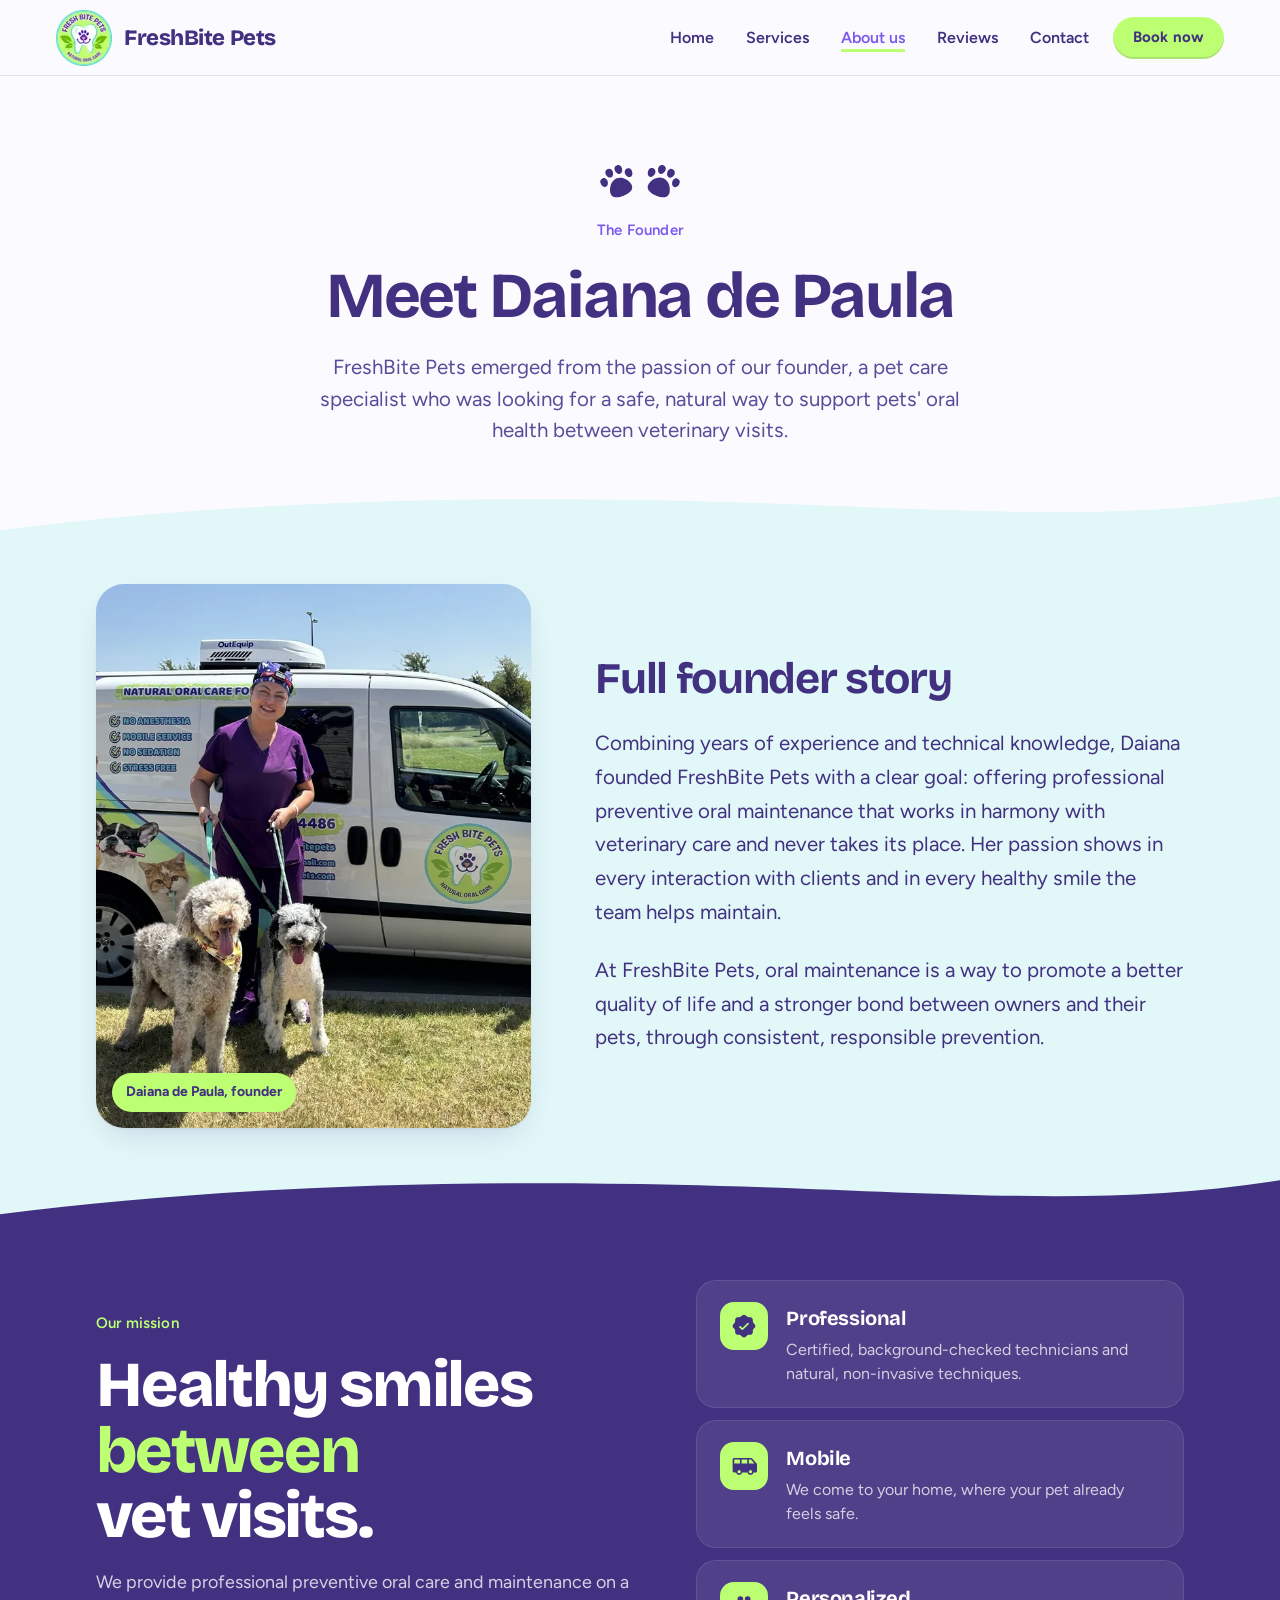
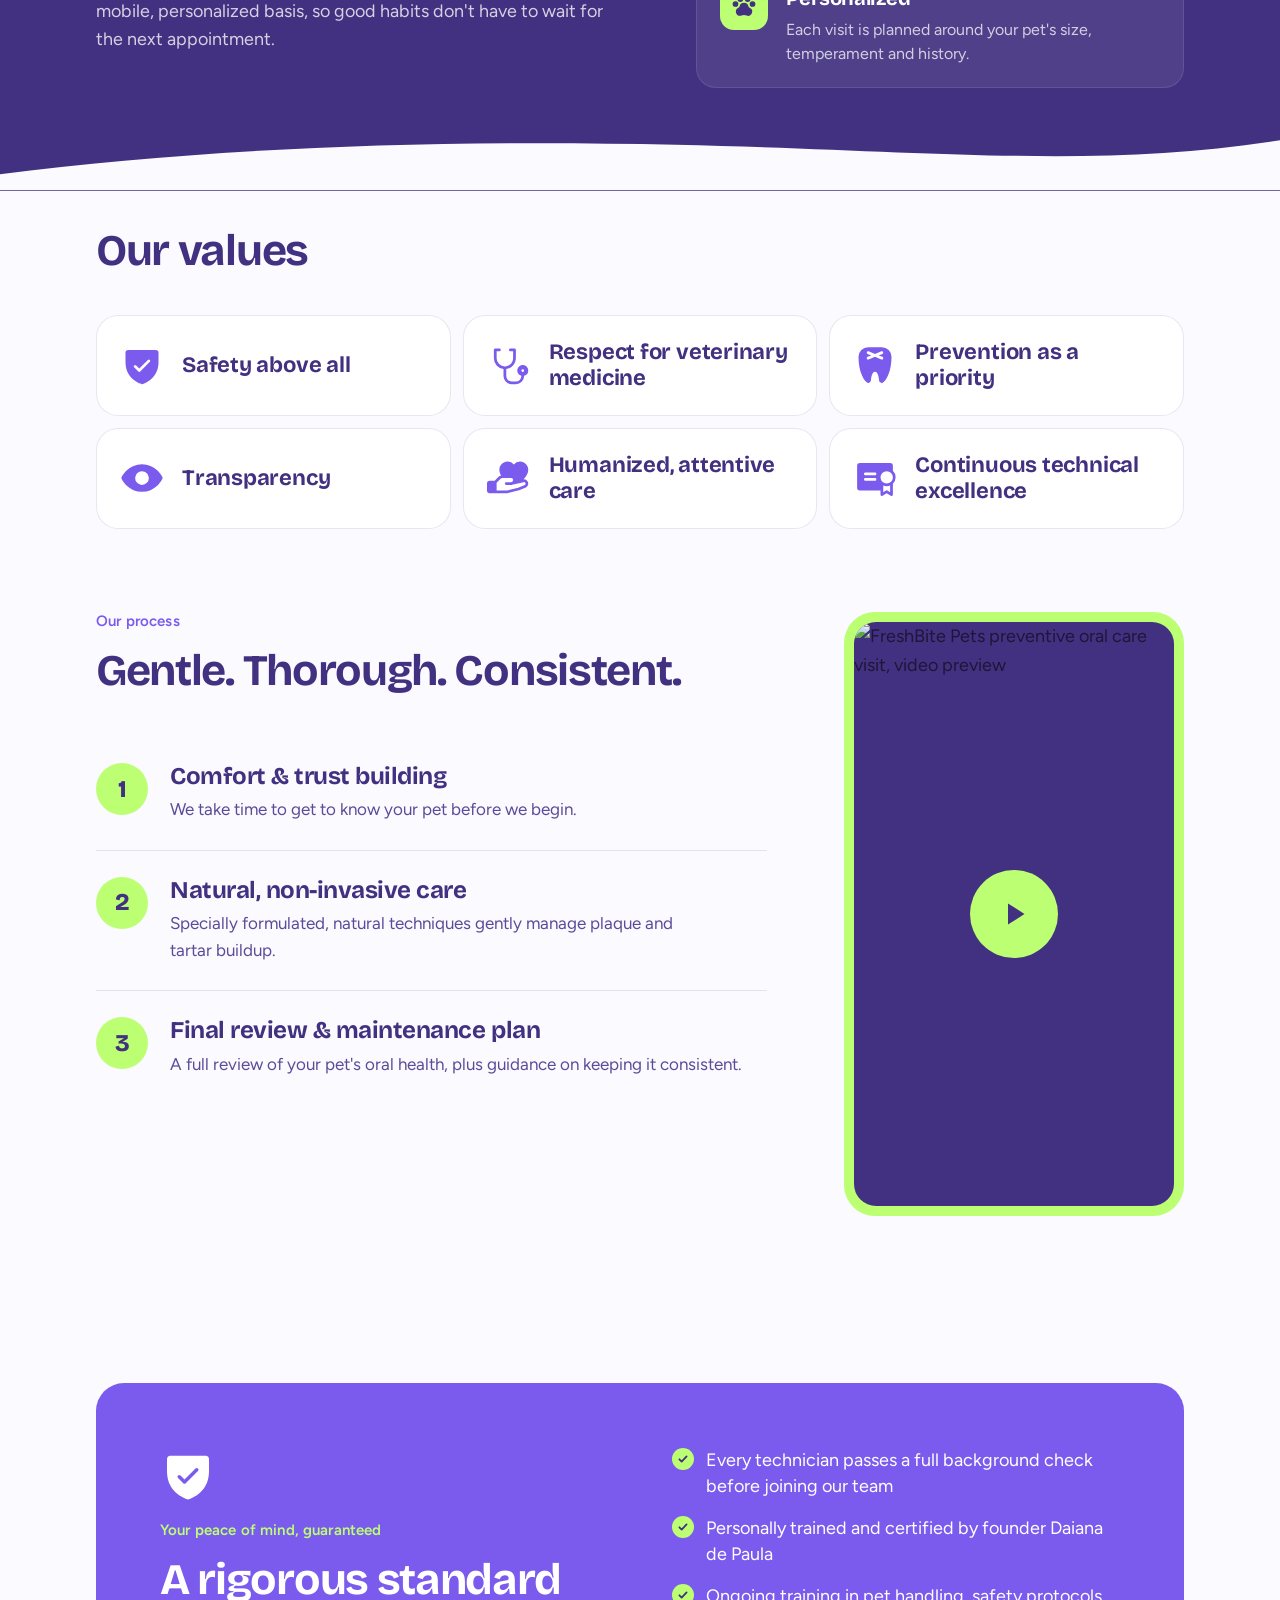
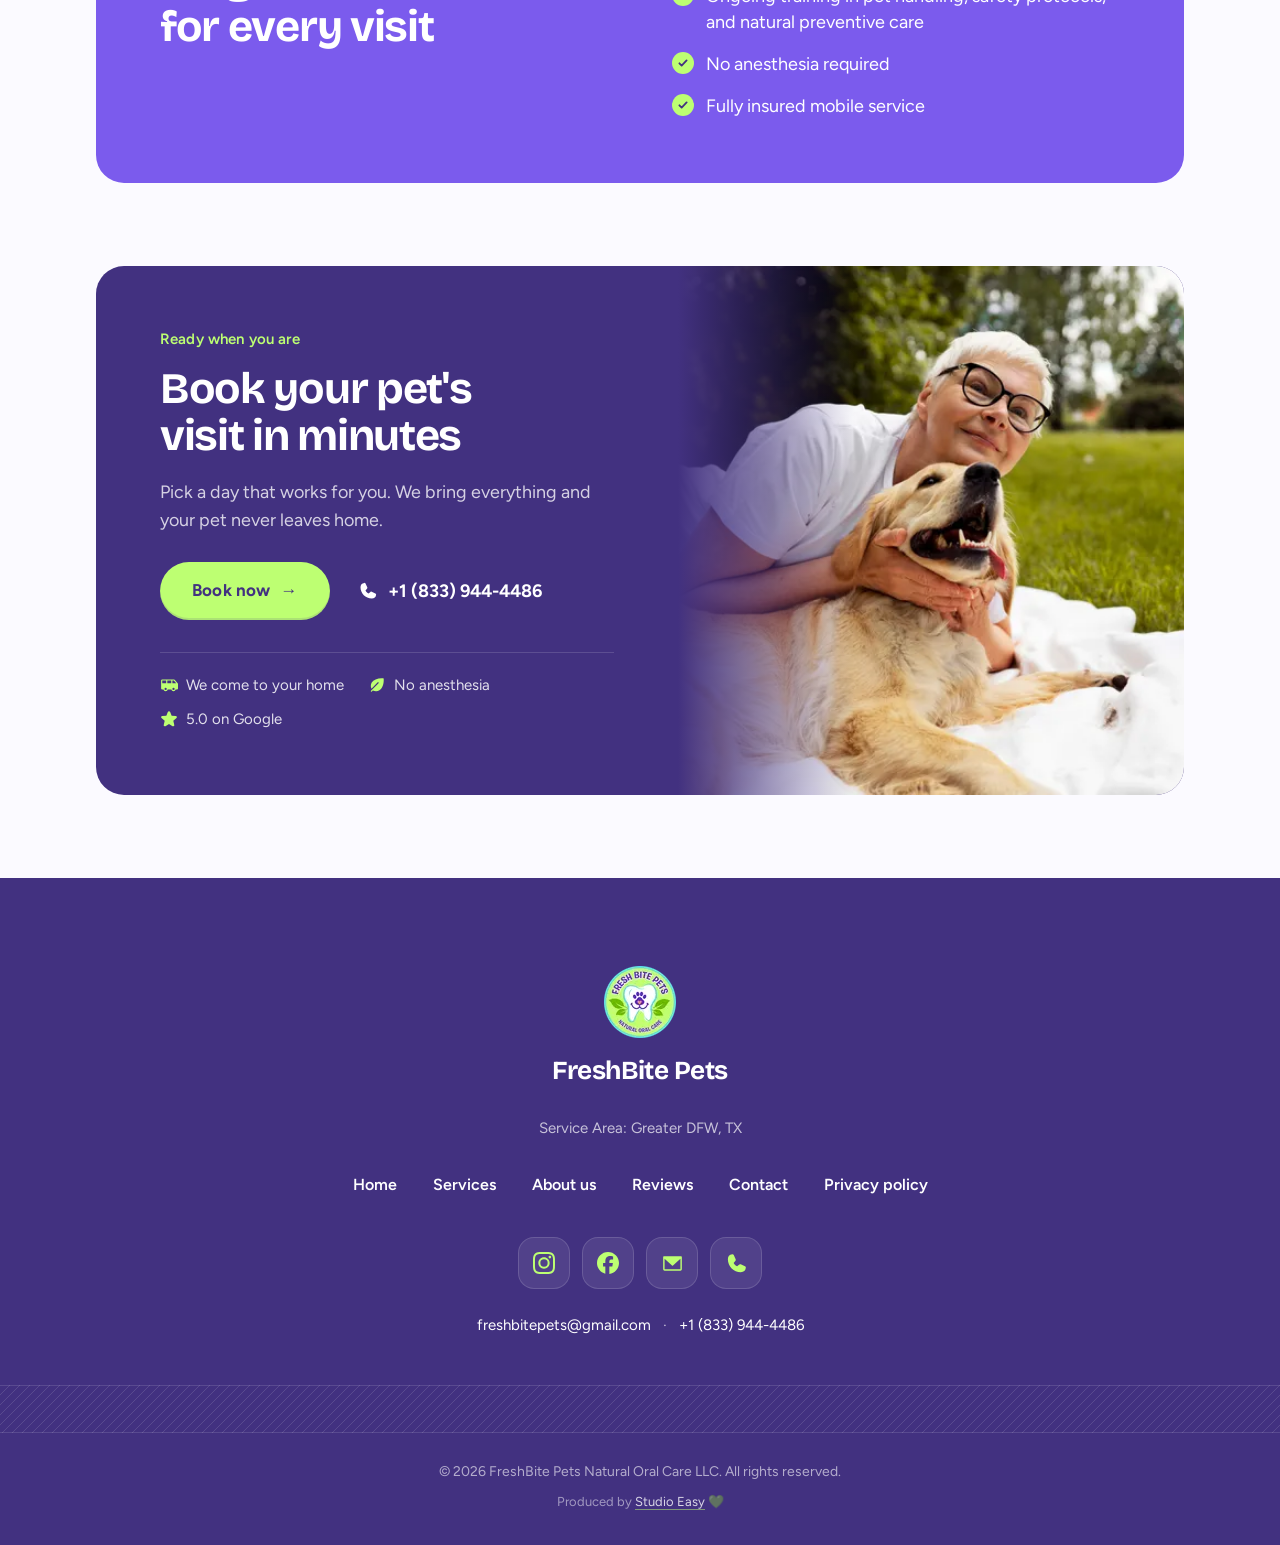
==== commit 6e09ece3: "Add files via upload" ====
--- a/about/index.html
+++ b/about/index.html
@@ -1,5 +1,5 @@
 <!DOCTYPE html><html lang="en-US" class="no-js"><head><script>document.documentElement.classList.remove('no-js')</script><meta charset="utf-8"><meta name="viewport" content="width=device-width, initial-scale=1"><title>About Founder Daiana de Paula | FreshBite Pets, DFW</title><meta name="description" content="Meet Daiana de Paula, founder of FreshBite Pets: natural, mobile preventive oral care for dogs and cats in Greater DFW, built to work in harmony with veterinary care."><link rel="canonical" href="https://www.freshbitepets.com/about"><meta name="theme-color" content="#423180"><link rel="icon" type="image/png" href="/favicon.png"><link rel="apple-touch-icon" href="/favicon.png"><link rel="sitemap" href="/sitemap-index.xml"><link rel="preconnect" href="https://i.ytimg.com" crossorigin><meta property="og:type" content="website"><meta property="og:site_name" content="FreshBite Pets"><meta property="og:locale" content="en_US"><meta property="og:title" content="About Founder Daiana de Paula | FreshBite Pets, DFW"><meta property="og:description" content="Meet Daiana de Paula, founder of FreshBite Pets: natural, mobile preventive oral care for dogs and cats in Greater DFW, built to work in harmony with veterinary care."><meta property="og:url" content="https://www.freshbitepets.com/about"><meta property="og:image" content="https://www.freshbitepets.com/og-image.jpg"><meta property="og:image:width" content="1200"><meta property="og:image:height" content="630"><meta name="twitter:card" content="summary_large_image"><meta name="geo.region" content="US-TX"><meta name="geo.placename" content="Dallas-Fort Worth"><script type="application/ld+json">{"@context":"https://schema.org","@graph":[{"@type":"ProfessionalService","@id":"https://www.freshbitepets.com/#business","name":"FreshBite Pets","legalName":"FreshBite Pets Natural Oral Care LLC","url":"https://www.freshbitepets.com/","logo":"https://www.freshbitepets.com/favicon.png","image":"https://www.freshbitepets.com/og-image.jpg","email":"freshbitepets@gmail.com","telephone":"+1-833-944-4486","description":"Natural, non-invasive preventive oral care for dogs and cats, delivered by a mobile team across the Greater Dallas-Fort Worth area. Designed to complement, never replace, veterinary care.","founder":{"@type":"Person","name":"Daiana de Paula"},"areaServed":[{"@type":"City","name":"Celina, TX"},{"@type":"City","name":"Dallas, TX"},{"@type":"City","name":"Fort Worth, TX"},{"@type":"City","name":"Arlington, TX"},{"@type":"City","name":"Plano, TX"},{"@type":"City","name":"Irving, TX"},{"@type":"City","name":"Frisco, TX"},{"@type":"City","name":"McKinney, TX"},{"@type":"City","name":"Denton, TX"}],"knowsAbout":["Preventive pet oral care","Plaque management for dogs","Plaque management for cats","Anesthesia-free oral maintenance"],"sameAs":["https://www.instagram.com/freshbitepets/","https://www.facebook.com/freshbitepets"]},{"@type":"AboutPage","@id":"https://www.freshbitepets.com/about#webpage","url":"https://www.freshbitepets.com/about","name":"About FreshBite Pets","about":{"@id":"https://www.freshbitepets.com/#business"},"mainEntity":{"@id":"https://www.freshbitepets.com/about#founder"}},{"@type":"Person","@id":"https://www.freshbitepets.com/about#founder","name":"Daiana de Paula","jobTitle":"Founder","worksFor":{"@id":"https://www.freshbitepets.com/#business"},"knowsAbout":["Preventive pet oral care","Pet handling","Natural plaque management"]},{"@type":"BreadcrumbList","itemListElement":[{"@type":"ListItem","position":1,"name":"Home","item":"https://www.freshbitepets.com/"},{"@type":"ListItem","position":2,"name":"About us","item":"https://www.freshbitepets.com/about"}]}]}</script><link rel="stylesheet" href="/_astro/Base.DIj5mO_s.css"><style>.proc[data-astro-cid-nmr5b46t]{align-items:flex-start}.proc__steps[data-astro-cid-nmr5b46t]{margin:24px 0 0;padding:0;list-style:none}.proc__steps[data-astro-cid-nmr5b46t] li[data-astro-cid-nmr5b46t]{border-top:1px solid var(--hairline);gap:22px;padding:26px 0;display:flex}.proc__steps[data-astro-cid-nmr5b46t] li[data-astro-cid-nmr5b46t]:first-child{border-top:0}.proc__n[data-astro-cid-nmr5b46t]{background:var(--fb-lime);width:52px;height:52px;color:var(--fb-ink);font-family:var(--font-display);border-radius:999px;flex:none;justify-content:center;align-items:center;font-size:24px;font-weight:800;display:flex}.proc__steps[data-astro-cid-nmr5b46t] h3[data-astro-cid-nmr5b46t]{margin-bottom:6px;font-size:24px;line-height:1.15}.proc__steps[data-astro-cid-nmr5b46t] p[data-astro-cid-nmr5b46t]{color:var(--ink-soft);font-size:17px}.proc__video[data-astro-cid-nmr5b46t]{flex:0 340px;width:100%;max-width:340px;margin:0 auto}.yt[data-astro-cid-nmr5b46t]{aspect-ratio:9/16;background:var(--fb-lime);border-radius:31px;padding:10px;position:relative;overflow:hidden}.yt[data-astro-cid-nmr5b46t] img[data-astro-cid-nmr5b46t],.yt[data-astro-cid-nmr5b46t] iframe{object-fit:cover;background:var(--fb-ink);border:0;border-radius:22px;width:100%;height:100%;display:block}.yt__play[data-astro-cid-nmr5b46t]{background:var(--fb-lime);width:88px;height:88px;box-shadow:var(--shadow-cta);cursor:pointer;border:0;border-radius:999px;justify-content:center;align-items:center;display:flex;position:absolute;top:50%;left:50%;transform:translate(-50%,-50%)}.safe[data-astro-cid-vj22yvtw]{background:var(--fb-violet);color:#fff;border-radius:var(--r-card);grid-template-columns:repeat(auto-fit,minmax(min(100%,340px),1fr));align-items:start;gap:clamp(32px,5vw,72px);padding:clamp(32px,5vw,64px);display:grid}.safe[data-astro-cid-vj22yvtw] h2[data-astro-cid-vj22yvtw]{color:#fff}.safe[data-astro-cid-vj22yvtw] .eyebrow[data-astro-cid-vj22yvtw]{color:var(--fb-lime)}
 .check__dot[data-astro-cid-fo7mycyf]{background:var(--fb-lime);width:22px;height:22px;color:var(--fb-ink);border-radius:999px;flex:none;justify-content:center;align-items:center;margin-top:1px;display:flex}
-.mis[data-astro-cid-ta2fbyqs]{align-items:center;gap:clamp(32px,5vw,80px);display:grid}@media (width>=900px){.mis[data-astro-cid-ta2fbyqs]{grid-template-columns:minmax(0,1.1fr) minmax(0,1fr)}}.mis__head[data-astro-cid-ta2fbyqs]{gap:20px}.mission[data-astro-cid-ta2fbyqs]{font-family:var(--font-display);letter-spacing:-.035em;color:#fff;text-wrap:balance;font-size:clamp(38px,5vw,64px);font-weight:800;line-height:1.02}.mission[data-astro-cid-ta2fbyqs] em[data-astro-cid-ta2fbyqs]{color:var(--fb-lime);font-style:normal}.mis__lead[data-astro-cid-ta2fbyqs]{color:#ffffffc7;max-width:52ch;font-size:clamp(17px,1.4vw,19px);line-height:1.6}.mis__list[data-astro-cid-ta2fbyqs]{gap:12px;margin:0;padding:0;list-style:none;display:grid}.mis__list[data-astro-cid-ta2fbyqs] li[data-astro-cid-ta2fbyqs]{background:#ffffff12;border-radius:20px;align-items:flex-start;gap:18px;padding:22px 24px;display:flex;box-shadow:inset 0 0 0 1px #ffffff1a}.mis__ic[data-astro-cid-ta2fbyqs]{background:var(--fb-lime);border-radius:14px;flex:none;justify-content:center;align-items:center;width:48px;height:48px;display:flex}.mis__list[data-astro-cid-ta2fbyqs] h3[data-astro-cid-ta2fbyqs]{color:#fff;margin-bottom:4px;font-size:20px}.mis__list[data-astro-cid-ta2fbyqs] p[data-astro-cid-ta2fbyqs]{color:#ffffffbf;font-size:16px;line-height:1.5}.values[data-astro-cid-ta2fbyqs]{gap:12px;margin:0;padding:0;list-style:none}.values[data-astro-cid-ta2fbyqs] li[data-astro-cid-ta2fbyqs]{box-shadow:inset 0 0 0 1px var(--hairline);font-family:var(--font-display);letter-spacing:-.01em;color:var(--fb-ink);background:#fff;border-radius:22px;align-items:center;gap:18px;padding:24px;font-size:22px;font-weight:700;line-height:1.2;display:flex}
+.mis[data-astro-cid-ta2fbyqs]{align-items:center;gap:clamp(32px,5vw,80px);display:grid}@media (width>=900px){.mis[data-astro-cid-ta2fbyqs]{grid-template-columns:minmax(0,1.1fr) minmax(0,1fr)}}.mis__head[data-astro-cid-ta2fbyqs]{gap:20px}.mission[data-astro-cid-ta2fbyqs]{font-family:var(--font-display);letter-spacing:-.035em;color:#fff;text-wrap:balance;font-size:clamp(38px,5vw,64px);font-weight:800;line-height:1.02}.mission[data-astro-cid-ta2fbyqs] em[data-astro-cid-ta2fbyqs]{color:var(--fb-lime);font-style:normal}.mis__lead[data-astro-cid-ta2fbyqs]{color:#ffffffc7;max-width:52ch;font-size:clamp(17px,1.4vw,19px);line-height:1.6}.mis__list[data-astro-cid-ta2fbyqs]{gap:12px;margin:0;padding:0;list-style:none;display:grid}.mis__list[data-astro-cid-ta2fbyqs] li[data-astro-cid-ta2fbyqs]{background:#ffffff12;border-radius:20px;align-items:flex-start;gap:18px;padding:22px 24px;display:flex;box-shadow:inset 0 0 0 1px #ffffff1a}.mis__ic[data-astro-cid-ta2fbyqs]{background:var(--fb-lime);border-radius:14px;flex:none;justify-content:center;align-items:center;width:48px;height:48px;display:flex}.mis__list[data-astro-cid-ta2fbyqs] h3[data-astro-cid-ta2fbyqs]{color:#fff;margin-bottom:4px;font-size:20px}.mis__list[data-astro-cid-ta2fbyqs] p[data-astro-cid-ta2fbyqs]{color:#ffffffbf;font-size:16px;line-height:1.5}.values[data-astro-cid-ta2fbyqs]{gap:12px;margin:0;padding:0;list-style:none}.values[data-astro-cid-ta2fbyqs] li[data-astro-cid-ta2fbyqs]{box-shadow:inset 0 0 0 1px var(--hairline);font-family:var(--font-display);letter-spacing:-.01em;color:var(--fb-ink);background:#fff;border-radius:22px;align-items:center;gap:18px;padding:24px;font-size:22px;font-weight:700;line-height:1.2;display:flex}.fstory[data-astro-cid-ta2fbyqs]{grid-template-columns:1fr;align-items:center;gap:clamp(28px,5vw,72px);display:grid}@media (width>=900px){.fstory[data-astro-cid-ta2fbyqs]{grid-template-columns:minmax(0,.85fr) minmax(0,1.15fr)}}.fstory__fig[data-astro-cid-ta2fbyqs]{justify-self:center;width:100%;max-width:460px;margin:0;position:relative}.fstory__img[data-astro-cid-ta2fbyqs]{aspect-ratio:4/5;object-fit:cover;object-position:40% 55%;border-radius:var(--r-card);width:100%;height:auto;box-shadow:var(--shadow-soft);display:block}.fstory__fig[data-astro-cid-ta2fbyqs] figcaption[data-astro-cid-ta2fbyqs]{background:var(--fb-lime);color:var(--fb-ink);border-radius:999px;padding:8px 14px;font-size:14px;font-weight:700;position:absolute;bottom:16px;left:16px}
 .cta[data-astro-cid-wquiui23]{isolation:isolate;background:var(--fb-ink);color:#fff;border-radius:var(--r-card);grid-template-columns:1fr;display:grid;position:relative;overflow:hidden}@media (width>=900px){.cta[data-astro-cid-wquiui23]{grid-template-columns:minmax(0,1.15fr) minmax(0,1fr)}}.cta__body[data-astro-cid-wquiui23]{flex-direction:column;align-items:flex-start;gap:18px;padding:clamp(32px,5vw,72px);display:flex}.cta[data-astro-cid-wquiui23] .eyebrow[data-astro-cid-wquiui23]{color:var(--fb-lime)}.cta[data-astro-cid-wquiui23] .h2[data-astro-cid-wquiui23]{color:#fff;text-wrap:balance}.cta__lead[data-astro-cid-wquiui23]{color:#ffffffc7;max-width:44ch;font-size:clamp(17px,1.4vw,19px);line-height:1.55}.cta__actions[data-astro-cid-wquiui23]{flex-wrap:wrap;align-items:center;gap:14px 28px;margin-top:10px;display:flex}.cta__actions[data-astro-cid-wquiui23] .btn[data-astro-cid-wquiui23]{height:58px;padding:0 32px;font-size:17px}.cta__actions[data-astro-cid-wquiui23] .btn[data-astro-cid-wquiui23]:hover{transform:translateY(-2px)}.cta__actions[data-astro-cid-wquiui23] .btn[data-astro-cid-wquiui23]:active{transform:translateY(0)scale(.98)}.cta__phone[data-astro-cid-wquiui23]{white-space:nowrap;color:#fff;align-items:center;gap:10px;min-height:44px;font-weight:700;text-decoration:none;transition:color .2s;display:inline-flex}.cta__phone[data-astro-cid-wquiui23]:hover{color:var(--fb-lime)}.cta__perks[data-astro-cid-wquiui23]{color:#ffffffd9;border-top:1px solid #ffffff24;flex-wrap:wrap;align-self:stretch;gap:10px 24px;margin:14px 0 0;padding:20px 0 0;font-size:15px;list-style:none;display:flex}.cta__perks[data-astro-cid-wquiui23] li[data-astro-cid-wquiui23]{align-items:center;gap:8px;display:inline-flex}.cta__media[data-astro-cid-wquiui23]{min-height:260px;position:relative}.cta__img[data-astro-cid-wquiui23]{object-fit:cover;object-position:45% 40%;width:100%;height:100%;position:absolute;inset:0}@media (width>=900px){.cta__media[data-astro-cid-wquiui23]:before{content:"";z-index:1;background:linear-gradient(90deg,var(--fb-ink),#42318000);width:35%;position:absolute;inset:0 auto 0 0}}
-</style></head><body><a class="skip" href="#main">Skip to content</a><header class="hdr" data-astro-cid-fzpbxy5g><div class="hdr__in" data-astro-cid-fzpbxy5g><a href="/" class="hdr__brand" aria-label="FreshBite Pets home" data-astro-cid-fzpbxy5g><img src="/_astro/logo-badge.BX-Un3X4_20clj9.webp" alt loading="eager" data-astro-cid-fzpbxy5g="true" decoding="async" width="56" height="56"><span data-astro-cid-fzpbxy5g>FreshBite Pets</span></a><nav class="hdr__nav" id="site-nav" aria-label="Main" data-astro-cid-fzpbxy5g><ul data-astro-cid-fzpbxy5g><li data-astro-cid-fzpbxy5g><a href="/" data-astro-cid-fzpbxy5g>Home</a></li><li data-astro-cid-fzpbxy5g><a href="/services" data-astro-cid-fzpbxy5g>Services</a></li><li data-astro-cid-fzpbxy5g><a href="/about" aria-current="page" data-astro-cid-fzpbxy5g>About us</a></li><li data-astro-cid-fzpbxy5g><a href="/#reviews" data-astro-cid-fzpbxy5g>Reviews</a></li><li data-astro-cid-fzpbxy5g><a href="/contact" data-astro-cid-fzpbxy5g>Contact</a></li></ul></nav><div class="hdr__actions" data-astro-cid-fzpbxy5g><a class="btn btn--sm" href="/contact" data-astro-cid-fzpbxy5g>Book now</a><button class="hdr__toggle" type="button" aria-controls="site-nav" aria-expanded="false" aria-label="Open menu" data-astro-cid-fzpbxy5g><span data-astro-cid-fzpbxy5g></span><span data-astro-cid-fzpbxy5g></span><span data-astro-cid-fzpbxy5g></span></button></div></div></header><script type="module">var e=document.querySelector(`.hdr__toggle`),t=document.getElementById(`site-nav`);e?.addEventListener(`click`,()=>{let n=t.classList.toggle(`is-open`);e.setAttribute(`aria-expanded`,String(n)),e.setAttribute(`aria-label`,n?`Close menu`:`Open menu`)});var n=document.querySelector(`.hdr--overlay`),r=()=>n?.classList.toggle(`is-solid`,scrollY>40||t.classList.contains(`is-open`));n&&(r(),addEventListener(`scroll`,r,{passive:!0}),e?.addEventListener(`click`,r)),addEventListener(`keydown`,n=>{n.key===`Escape`&&t?.classList.contains(`is-open`)&&(e?.click(),e?.focus())}),t?.addEventListener(`click`,n=>{n.target.closest(`a`)&&(t.classList.remove(`is-open`),e.setAttribute(`aria-expanded`,`false`))});</script><main id="main"><section aria-labelledby="about-h" data-astro-cid-ta2fbyqs><div class="wrap wrap--narrow stack center" style="gap:24px;padding-top:clamp(48px,7vw,96px);padding-bottom:clamp(32px,4vw,48px)" data-astro-cid-ta2fbyqs><div class="rv" data-astro-cid-ta2fbyqs><div style="display:flex;gap:10px;align-items:flex-end;justify-content:center" aria-hidden="true"><svg viewBox="0 0 188.704 171.930" width="34" height="31" fill="var(--fb-ink)" style="transform:rotate(-22deg)"><path d="M 67.095 0 C 72.84 0 78.111 2.147 81.948 6.114 C 85.785 10.085 88.062 15.755 88.062 22.594 C 88.062 29.4 85.814 36.231 82.149 41.402 C 78.501 46.547 73.217 50.321 67.095 50.321 C 60.972 50.321 55.689 46.547 52.04 41.402 C 48.375 36.231 46.128 29.4 46.128 22.598 C 46.128 15.755 48.405 10.085 52.246 6.114 C 56.079 2.147 61.35 0 67.095 0 Z M 20.967 37.741 C 26.712 37.741 31.983 39.888 35.82 43.855 C 39.657 47.826 41.934 53.495 41.934 60.335 C 41.934 67.141 39.687 73.972 36.021 79.142 C 32.373 84.288 27.089 88.062 20.967 88.062 C 14.845 88.062 9.561 84.288 5.913 79.142 C 2.248 73.972 0 67.137 0 60.339 C 0 53.495 2.277 47.826 6.118 43.855 C 9.951 39.888 15.222 37.741 20.967 37.741 Z M 94.352 67.095 C 64.478 67.095 39.728 92.528 31.937 124.419 C 28.482 138.567 33.753 153.743 46.752 160.935 C 57.081 166.655 72.538 171.93 94.348 171.93 C 116.162 171.93 131.619 166.655 141.951 160.935 C 154.947 153.743 160.218 138.567 156.763 124.423 C 148.975 92.528 124.222 67.095 94.352 67.095 Z M 167.737 37.741 C 161.992 37.741 156.721 39.888 152.888 43.855 C 149.047 47.826 146.77 53.495 146.77 60.335 C 146.77 67.141 149.017 73.972 152.682 79.142 C 156.331 84.288 161.614 88.062 167.737 88.062 C 173.859 88.062 179.143 84.288 182.791 79.142 C 186.456 73.972 188.704 67.141 188.704 60.339 C 188.704 53.495 186.427 47.826 182.59 43.855 C 178.753 39.888 173.482 37.741 167.737 37.741 Z M 121.609 0 C 115.864 0 110.593 2.147 106.76 6.114 C 102.919 10.085 100.642 15.755 100.642 22.594 C 100.642 29.4 102.89 36.231 106.555 41.402 C 110.203 46.547 115.487 50.321 121.609 50.321 C 127.731 50.321 133.015 46.547 136.663 41.402 C 140.329 36.231 142.576 29.4 142.576 22.598 C 142.576 15.755 140.299 10.085 136.462 6.114 C 132.625 2.147 127.354 0 121.609 0 Z"></path></svg><svg viewBox="0 0 188.704 171.930" width="34" height="31" fill="var(--fb-ink)" style="transform:rotate(23deg)"><path d="M 67.095 0 C 72.84 0 78.111 2.147 81.948 6.114 C 85.785 10.085 88.062 15.755 88.062 22.594 C 88.062 29.4 85.814 36.231 82.149 41.402 C 78.501 46.547 73.217 50.321 67.095 50.321 C 60.972 50.321 55.689 46.547 52.04 41.402 C 48.375 36.231 46.128 29.4 46.128 22.598 C 46.128 15.755 48.405 10.085 52.246 6.114 C 56.079 2.147 61.35 0 67.095 0 Z M 20.967 37.741 C 26.712 37.741 31.983 39.888 35.82 43.855 C 39.657 47.826 41.934 53.495 41.934 60.335 C 41.934 67.141 39.687 73.972 36.021 79.142 C 32.373 84.288 27.089 88.062 20.967 88.062 C 14.845 88.062 9.561 84.288 5.913 79.142 C 2.248 73.972 0 67.137 0 60.339 C 0 53.495 2.277 47.826 6.118 43.855 C 9.951 39.888 15.222 37.741 20.967 37.741 Z M 94.352 67.095 C 64.478 67.095 39.728 92.528 31.937 124.419 C 28.482 138.567 33.753 153.743 46.752 160.935 C 57.081 166.655 72.538 171.93 94.348 171.93 C 116.162 171.93 131.619 166.655 141.951 160.935 C 154.947 153.743 160.218 138.567 156.763 124.423 C 148.975 92.528 124.222 67.095 94.352 67.095 Z M 167.737 37.741 C 161.992 37.741 156.721 39.888 152.888 43.855 C 149.047 47.826 146.77 53.495 146.77 60.335 C 146.77 67.141 149.017 73.972 152.682 79.142 C 156.331 84.288 161.614 88.062 167.737 88.062 C 173.859 88.062 179.143 84.288 182.791 79.142 C 186.456 73.972 188.704 67.141 188.704 60.339 C 188.704 53.495 186.427 47.826 182.59 43.855 C 178.753 39.888 173.482 37.741 167.737 37.741 Z M 121.609 0 C 115.864 0 110.593 2.147 106.76 6.114 C 102.919 10.085 100.642 15.755 100.642 22.594 C 100.642 29.4 102.89 36.231 106.555 41.402 C 110.203 46.547 115.487 50.321 121.609 50.321 C 127.731 50.321 133.015 46.547 136.663 41.402 C 140.329 36.231 142.576 29.4 142.576 22.598 C 142.576 15.755 140.299 10.085 136.462 6.114 C 132.625 2.147 127.354 0 121.609 0 Z"></path></svg></div></div><span class="eyebrow rv" style="--i:1" data-astro-cid-ta2fbyqs>The Founder</span><h1 id="about-h" class="h1" data-astro-cid-ta2fbyqs>Meet Daiana de Paula</h1><p class="lead rv" style="max-width:640px;--i:3" data-astro-cid-ta2fbyqs>FreshBite Pets emerged from the passion of our founder, a pet care specialist who was looking for a safe, natural way to support pets' oral health between veterinary visits.</p></div></section><div data-astro-cid-ta2fbyqs><svg class="wave" style="color:var(--tint-cyan)" viewBox="0 0 1440 90" preserveAspectRatio="none" aria-hidden="true" focusable="false"><path fill="currentColor" d="M0 90V62C220 18 470 0 760 10c290 10 470 44 680-8V90Z"></path></svg></div><section class="bg-tint-cyan" aria-labelledby="story-h" data-astro-cid-ta2fbyqs><div class="wrap row" style="align-items:flex-start;padding-block:clamp(24px,3vw,40px) clamp(32px,4vw,56px)" data-astro-cid-ta2fbyqs><div class="col rv" data-astro-cid-ta2fbyqs><h2 id="story-h" class="h2" data-astro-cid-ta2fbyqs>Full founder story</h2></div><div class="col stack rv story" style="--i:1;gap:24px;font-size:clamp(18px,1.6vw,21px);line-height:1.65;color:var(--fb-ink)" data-astro-cid-ta2fbyqs><p data-astro-cid-ta2fbyqs>Combining years of experience and technical knowledge, Daiana founded FreshBite Pets with a clear goal: offering professional preventive oral maintenance that works in harmony with veterinary care and never takes its place. Her passion shows in every interaction with clients and in every healthy smile the team helps maintain.</p><p data-astro-cid-ta2fbyqs>At FreshBite Pets, oral maintenance is a way to promote a better quality of life and a stronger bond between owners and their pets, through consistent, responsible prevention.</p></div></div></section><div class="bg-tint-cyan" data-astro-cid-ta2fbyqs><svg class="wave" style="color:var(--fb-ink)" viewBox="0 0 1440 90" preserveAspectRatio="none" aria-hidden="true" focusable="false"><path fill="currentColor" d="M0 90V62C220 18 470 0 760 10c290 10 470 44 680-8V90Z"></path></svg></div><section class="bg-ink" aria-labelledby="mission-h" data-astro-cid-ta2fbyqs><div class="wrap mis" style="padding-block:clamp(32px,4vw,56px)" data-astro-cid-ta2fbyqs><div class="mis__head stack rv" data-astro-cid-ta2fbyqs><span class="eyebrow" data-astro-cid-ta2fbyqs>Our mission</span><h2 id="mission-h" class="mission" data-astro-cid-ta2fbyqs>Healthy smiles <em data-astro-cid-ta2fbyqs>between</em> vet visits.</h2><p class="mis__lead" data-astro-cid-ta2fbyqs>We provide professional preventive oral care and maintenance on a mobile, personalized basis, so good habits don't have to wait for the next appointment.</p></div><ul class="mis__list" data-astro-cid-ta2fbyqs><li class="rv" style="--i:1" data-astro-cid-ta2fbyqs><span class="mis__ic" data-astro-cid-ta2fbyqs><svg xmlns="http://www.w3.org/2000/svg" viewBox="0 0 256 256" fill="currentColor" width="26" height="26" style="display:block;flex:none;color:var(--fb-ink)" aria-hidden="true" focusable="false"><path d="M225.86,102.82c-3.77-3.94-7.67-8-9.14-11.57-1.36-3.27-1.44-8.69-1.52-13.94-.15-9.76-.31-20.82-8-28.51s-18.75-7.85-28.51-8c-5.25-.08-10.67-.16-13.94-1.52-3.56-1.47-7.63-5.37-11.57-9.14C146.28,23.51,138.44,16,128,16s-18.27,7.51-25.18,14.14c-3.94,3.77-8,7.67-11.57,9.14C88,40.64,82.56,40.72,77.31,40.8c-9.76.15-20.82.31-28.51,8S41,67.55,40.8,77.31c-.08,5.25-.16,10.67-1.52,13.94-1.47,3.56-5.37,7.63-9.14,11.57C23.51,109.72,16,117.56,16,128s7.51,18.27,14.14,25.18c3.77,3.94,7.67,8,9.14,11.57,1.36,3.27,1.44,8.69,1.52,13.94.15,9.76.31,20.82,8,28.51s18.75,7.85,28.51,8c5.25.08,10.67.16,13.94,1.52,3.56,1.47,7.63,5.37,11.57,9.14C109.72,232.49,117.56,240,128,240s18.27-7.51,25.18-14.14c3.94-3.77,8-7.67,11.57-9.14,3.27-1.36,8.69-1.44,13.94-1.52,9.76-.15,20.82-.31,28.51-8s7.85-18.75,8-28.51c.08-5.25.16-10.67,1.52-13.94,1.47-3.56,5.37-7.63,9.14-11.57C232.49,146.28,240,138.44,240,128S232.49,109.73,225.86,102.82Zm-52.2,6.84-56,56a8,8,0,0,1-11.32,0l-24-24a8,8,0,0,1,11.32-11.32L112,148.69l50.34-50.35a8,8,0,0,1,11.32,11.32Z"/></svg></span><div data-astro-cid-ta2fbyqs><h3 data-astro-cid-ta2fbyqs>Professional</h3><p data-astro-cid-ta2fbyqs>Certified, background-checked technicians and natural, non-invasive techniques.</p></div></li><li class="rv" style="--i:2" data-astro-cid-ta2fbyqs><span class="mis__ic" data-astro-cid-ta2fbyqs><svg xmlns="http://www.w3.org/2000/svg" viewBox="0 0 256 256" fill="currentColor" width="26" height="26" style="display:block;flex:none;color:var(--fb-ink)" aria-hidden="true" focusable="false"><path d="M254.07,106.79,208.53,53.73A16,16,0,0,0,196.26,48H32A16,16,0,0,0,16,64V176a16,16,0,0,0,16,16H49a32,32,0,0,0,62,0h50a32,32,0,0,0,62,0h17a16,16,0,0,0,16-16V112A8,8,0,0,0,254.07,106.79ZM32,104V64H88v40Zm48,96a16,16,0,1,1,16-16A16,16,0,0,1,80,200Zm80-96H104V64h56Zm32,96a16,16,0,1,1,16-16A16,16,0,0,1,192,200Zm-16-96V64h20.26l34.33,40Z"/></svg></span><div data-astro-cid-ta2fbyqs><h3 data-astro-cid-ta2fbyqs>Mobile</h3><p data-astro-cid-ta2fbyqs>We come to your home, where your pet already feels safe.</p></div></li><li class="rv" style="--i:3" data-astro-cid-ta2fbyqs><span class="mis__ic" data-astro-cid-ta2fbyqs><svg xmlns="http://www.w3.org/2000/svg" viewBox="0 0 256 256" fill="currentColor" width="26" height="26" style="display:block;flex:none;color:var(--fb-ink)" aria-hidden="true" focusable="false"><path d="M240,108a28,28,0,1,1-28-28A28,28,0,0,1,240,108ZM72,108a28,28,0,1,0-28,28A28,28,0,0,0,72,108ZM92,88A28,28,0,1,0,64,60,28,28,0,0,0,92,88Zm72,0a28,28,0,1,0-28-28A28,28,0,0,0,164,88Zm23.12,60.86a35.3,35.3,0,0,1-16.87-21.14,44,44,0,0,0-84.5,0A35.25,35.25,0,0,1,69,148.82,40,40,0,0,0,88,224a39.48,39.48,0,0,0,15.52-3.13,64.09,64.09,0,0,1,48.87,0,40,40,0,0,0,34.73-72Z"/></svg></span><div data-astro-cid-ta2fbyqs><h3 data-astro-cid-ta2fbyqs>Personalized</h3><p data-astro-cid-ta2fbyqs>Each visit is planned around your pet&#39;s size, temperament and history.</p></div></li></ul></div></section><div class="bg-ink" data-astro-cid-ta2fbyqs><svg class="wave" style="color:var(--bg)" viewBox="0 0 1440 90" preserveAspectRatio="none" aria-hidden="true" focusable="false"><path fill="currentColor" d="M0 90V62C220 18 470 0 760 10c290 10 470 44 680-8V90Z"></path></svg></div><section aria-labelledby="values-h" data-astro-cid-ta2fbyqs><div class="wrap stack" style="gap:40px;padding-top:clamp(24px,3vw,40px)" data-astro-cid-ta2fbyqs><h2 id="values-h" class="h2 rv" data-astro-cid-ta2fbyqs>Our values</h2><ul class="grid values" style="--min:300px" data-astro-cid-ta2fbyqs><li class="rv" style="--i:0" data-astro-cid-ta2fbyqs><svg xmlns="http://www.w3.org/2000/svg" viewBox="0 0 256 256" fill="currentColor" width="44" height="44" style="display:block;flex:none;color:var(--fb-violet)" aria-hidden="true" focusable="false"><path d="M208,40H48A16,16,0,0,0,32,56v56c0,52.72,25.52,84.67,46.93,102.19,23.06,18.86,46,25.26,47,25.53a8,8,0,0,0,4.2,0c1-.27,23.91-6.67,47-25.53C198.48,196.67,224,164.72,224,112V56A16,16,0,0,0,208,40Zm-34.32,69.66-56,56a8,8,0,0,1-11.32,0l-24-24a8,8,0,0,1,11.32-11.32L112,148.69l50.34-50.35a8,8,0,0,1,11.32,11.32Z"/></svg>Safety above all</li><li class="rv" style="--i:1" data-astro-cid-ta2fbyqs><svg xmlns="http://www.w3.org/2000/svg" viewBox="0 0 256 256" fill="currentColor" width="44" height="44" style="display:block;flex:none;color:var(--fb-violet)" aria-hidden="true" focusable="false"><path d="M240,160a32,32,0,1,0-39.93,31,8,8,0,0,0-.07,1,32,32,0,0,1-32,32H144a32,32,0,0,1-32-32V151.48c31.47-4,56-31.47,56-64.31V40a8,8,0,0,0-8-8H136a8,8,0,0,0,0,16h16V87.17c0,26.58-21.25,48.49-47.36,48.83A48,48,0,0,1,56,88V48H72a8,8,0,0,0,0-16H48a8,8,0,0,0-8,8V88a64,64,0,0,0,56,63.49V192a48.05,48.05,0,0,0,48,48h24a48.05,48.05,0,0,0,48-48,8,8,0,0,0-.07-1A32,32,0,0,0,240,160Zm-32,8a8,8,0,1,1,8-8A8,8,0,0,1,208,168Z"/></svg>Respect for veterinary medicine</li><li class="rv" style="--i:2" data-astro-cid-ta2fbyqs><svg xmlns="http://www.w3.org/2000/svg" viewBox="0 0 256 256" fill="currentColor" width="44" height="44" style="display:block;flex:none;color:var(--fb-violet)" aria-hidden="true" focusable="false"><path d="M168,24H88A56,56,0,0,0,32,79.75c0,42.72,8,75.4,14.7,95.28,8.72,25.8,20.62,45.49,32.64,54A15.67,15.67,0,0,0,88.47,232a16.09,16.09,0,0,0,16-14.9c.85-11.52,5-49.11,23.53-49.11s22.68,37.59,23.53,49.11a16.09,16.09,0,0,0,9.18,13.36,15.69,15.69,0,0,0,15.95-1.41c12-8.53,23.92-28.22,32.64-54C216,155.15,224,122.47,224,79.75A56,56,0,0,0,168,24Zm3,56.57A8,8,0,1,1,165,95.42L128,80.61,91,95.42A8,8,0,1,1,85,80.57L106.46,72,85,63.42A8,8,0,1,1,91,48.57l37,14.81,37-14.81A8,8,0,1,1,171,63.42L149.54,72Z"/></svg>Prevention as a priority</li><li class="rv" style="--i:3" data-astro-cid-ta2fbyqs><svg xmlns="http://www.w3.org/2000/svg" viewBox="0 0 256 256" fill="currentColor" width="44" height="44" style="display:block;flex:none;color:var(--fb-violet)" aria-hidden="true" focusable="false"><path d="M247.31,124.76c-.35-.79-8.82-19.58-27.65-38.41C194.57,61.26,162.88,48,128,48S61.43,61.26,36.34,86.35C17.51,105.18,9,124,8.69,124.76a8,8,0,0,0,0,6.5c.35.79,8.82,19.57,27.65,38.4C61.43,194.74,93.12,208,128,208s66.57-13.26,91.66-38.34c18.83-18.83,27.3-37.61,27.65-38.4A8,8,0,0,0,247.31,124.76ZM128,168a40,40,0,1,1,40-40A40,40,0,0,1,128,168Z"/></svg>Transparency</li><li class="rv" style="--i:4" data-astro-cid-ta2fbyqs><svg xmlns="http://www.w3.org/2000/svg" viewBox="0 0 256 256" fill="currentColor" width="44" height="44" style="display:block;flex:none;color:var(--fb-violet)" aria-hidden="true" focusable="false"><path d="M230.33,141.06a24.34,24.34,0,0,0-18.61-4.77C230.5,117.33,240,98.48,240,80c0-26.47-21.29-48-47.46-48A47.58,47.58,0,0,0,156,48.75,47.58,47.58,0,0,0,119.46,32C93.29,32,72,53.53,72,80c0,11,3.24,21.69,10.06,33a31.87,31.87,0,0,0-14.75,8.4L44.69,144H16A16,16,0,0,0,0,160v40a16,16,0,0,0,16,16H120a7.93,7.93,0,0,0,1.94-.24l64-16a6.94,6.94,0,0,0,1.19-.4L226,182.82l.44-.2a24.6,24.6,0,0,0,3.93-41.56Zm-10.9,27.15-38,16.18L119,200H56V155.31l22.63-22.62A15.86,15.86,0,0,1,89.94,128H140a12,12,0,0,1,0,24H112a8,8,0,0,0,0,16h32a8.32,8.32,0,0,0,1.79-.2l67-15.41.31-.08a8.6,8.6,0,0,1,6.3,15.9Z"/></svg>Humanized, attentive care</li><li class="rv" style="--i:5" data-astro-cid-ta2fbyqs><svg xmlns="http://www.w3.org/2000/svg" viewBox="0 0 256 256" fill="currentColor" width="44" height="44" style="display:block;flex:none;color:var(--fb-violet)" aria-hidden="true" focusable="false"><path d="M232,86.53V56a16,16,0,0,0-16-16H40A16,16,0,0,0,24,56V184a16,16,0,0,0,16,16H160v24A8,8,0,0,0,172,231l24-13.74L220,231A8,8,0,0,0,232,224V161.47a51.88,51.88,0,0,0,0-74.94ZM128,144H72a8,8,0,0,1,0-16h56a8,8,0,0,1,0,16Zm0-32H72a8,8,0,0,1,0-16h56a8,8,0,0,1,0,16Zm88,98.21-16-9.16a8,8,0,0,0-7.94,0l-16,9.16V172a51.88,51.88,0,0,0,40,0ZM196,160a36,36,0,1,1,36-36A36,36,0,0,1,196,160Z"/></svg>Continuous technical excellence</li></ul></div></section><section id="process" aria-labelledby="process-h" data-astro-cid-nmr5b46t><div class="wrap row proc" data-astro-cid-nmr5b46t><div class="col stack rv" data-astro-cid-nmr5b46t><span class="eyebrow" data-astro-cid-nmr5b46t>Our process</span><h2 id="process-h" class="h2" data-astro-cid-nmr5b46t>Gentle. Thorough. Consistent.</h2><ol class="proc__steps" data-astro-cid-nmr5b46t><li data-astro-cid-nmr5b46t><span class="proc__n" aria-hidden="true" data-astro-cid-nmr5b46t>1</span><div data-astro-cid-nmr5b46t><h3 data-astro-cid-nmr5b46t>Comfort &amp; trust building</h3><p data-astro-cid-nmr5b46t>We take time to get to know your pet before we begin.</p></div></li><li data-astro-cid-nmr5b46t><span class="proc__n" aria-hidden="true" data-astro-cid-nmr5b46t>2</span><div data-astro-cid-nmr5b46t><h3 data-astro-cid-nmr5b46t>Natural, non-invasive care</h3><p data-astro-cid-nmr5b46t>Specially formulated, natural techniques gently manage plaque and tartar buildup.</p></div></li><li data-astro-cid-nmr5b46t><span class="proc__n" aria-hidden="true" data-astro-cid-nmr5b46t>3</span><div data-astro-cid-nmr5b46t><h3 data-astro-cid-nmr5b46t>Final review &amp; maintenance plan</h3><p data-astro-cid-nmr5b46t>A full review of your pet&#39;s oral health, plus guidance on keeping it consistent.</p></div></li></ol></div><div class="proc__video rv" style="--i:2" data-astro-cid-nmr5b46t><div class="yt" data-yt="ff-VNfgiHLc" data-astro-cid-nmr5b46t><img src="https://i.ytimg.com/vi/ff-VNfgiHLc/oar2.jpg" alt="FreshBite Pets preventive oral care visit, video preview" loading="lazy" decoding="async" width="340" height="604" data-astro-cid-nmr5b46t><button type="button" class="yt__play" aria-label="Play video: FreshBite Pets Our Process" data-astro-cid-nmr5b46t><svg viewBox="0 0 24 24" width="36" height="36" aria-hidden="true" data-astro-cid-nmr5b46t><path d="M8 5v14l11-7z" fill="var(--fb-ink)" data-astro-cid-nmr5b46t></path></svg></button><noscript><a href="https://www.youtube.com/shorts/ff-VNfgiHLc" data-astro-cid-nmr5b46t>Watch on YouTube</a></noscript></div></div></div></section><script type="module">document.querySelectorAll(`.yt`).forEach(e=>{e.querySelector(`.yt__play`)?.addEventListener(`click`,()=>{let t=document.createElement(`iframe`);t.src=`https://www.youtube-nocookie.com/embed/${e.dataset.yt}?autoplay=1&rel=0`,t.title=`FreshBite Pets: Our Process`,t.allow=`accelerometer; autoplay; encrypted-media; gyroscope; picture-in-picture`,t.allowFullscreen=!0,e.replaceChildren(t)})});</script><section aria-labelledby="safety-h" data-astro-cid-vj22yvtw><div class="wrap" data-astro-cid-vj22yvtw><div class="safe rv" data-astro-cid-vj22yvtw><div class="stack safe__head" data-astro-cid-vj22yvtw><svg xmlns="http://www.w3.org/2000/svg" viewBox="0 0 256 256" fill="currentColor" width="56" height="56" style="display:block;flex:none;color:#fff" aria-hidden="true" focusable="false"><path d="M208,40H48A16,16,0,0,0,32,56v56c0,52.72,25.52,84.67,46.93,102.19,23.06,18.86,46,25.26,47,25.53a8,8,0,0,0,4.2,0c1-.27,23.91-6.67,47-25.53C198.48,196.67,224,164.72,224,112V56A16,16,0,0,0,208,40Zm-34.32,69.66-56,56a8,8,0,0,1-11.32,0l-24-24a8,8,0,0,1,11.32-11.32L112,148.69l50.34-50.35a8,8,0,0,1,11.32,11.32Z"/></svg><span class="eyebrow" data-astro-cid-vj22yvtw>Your peace of mind, guaranteed</span><h2 id="safety-h" class="h2" data-astro-cid-vj22yvtw>A rigorous standard for every visit</h2></div><ul class="checks" style="color:#fff" data-astro-cid-fo7mycyf><li class="check" data-astro-cid-fo7mycyf><span class="check__dot" aria-hidden="true" data-astro-cid-fo7mycyf><svg viewBox="0 0 16 16" width="12" height="12" data-astro-cid-fo7mycyf><path d="M3.2 8.4l3 3 6.6-6.8" fill="none" stroke="currentColor" stroke-width="2.4" stroke-linecap="round" stroke-linejoin="round" data-astro-cid-fo7mycyf></path></svg></span><span data-astro-cid-fo7mycyf>Every technician passes a full background check before joining our team</span></li><li class="check" data-astro-cid-fo7mycyf><span class="check__dot" aria-hidden="true" data-astro-cid-fo7mycyf><svg viewBox="0 0 16 16" width="12" height="12" data-astro-cid-fo7mycyf><path d="M3.2 8.4l3 3 6.6-6.8" fill="none" stroke="currentColor" stroke-width="2.4" stroke-linecap="round" stroke-linejoin="round" data-astro-cid-fo7mycyf></path></svg></span><span data-astro-cid-fo7mycyf>Personally trained and certified by founder Daiana de Paula</span></li><li class="check" data-astro-cid-fo7mycyf><span class="check__dot" aria-hidden="true" data-astro-cid-fo7mycyf><svg viewBox="0 0 16 16" width="12" height="12" data-astro-cid-fo7mycyf><path d="M3.2 8.4l3 3 6.6-6.8" fill="none" stroke="currentColor" stroke-width="2.4" stroke-linecap="round" stroke-linejoin="round" data-astro-cid-fo7mycyf></path></svg></span><span data-astro-cid-fo7mycyf>Ongoing training in pet handling, safety protocols, and natural preventive care</span></li><li class="check" data-astro-cid-fo7mycyf><span class="check__dot" aria-hidden="true" data-astro-cid-fo7mycyf><svg viewBox="0 0 16 16" width="12" height="12" data-astro-cid-fo7mycyf><path d="M3.2 8.4l3 3 6.6-6.8" fill="none" stroke="currentColor" stroke-width="2.4" stroke-linecap="round" stroke-linejoin="round" data-astro-cid-fo7mycyf></path></svg></span><span data-astro-cid-fo7mycyf>No anesthesia required</span></li><li class="check" data-astro-cid-fo7mycyf><span class="check__dot" aria-hidden="true" data-astro-cid-fo7mycyf><svg viewBox="0 0 16 16" width="12" height="12" data-astro-cid-fo7mycyf><path d="M3.2 8.4l3 3 6.6-6.8" fill="none" stroke="currentColor" stroke-width="2.4" stroke-linecap="round" stroke-linejoin="round" data-astro-cid-fo7mycyf></path></svg></span><span data-astro-cid-fo7mycyf>Fully insured mobile service</span></li></ul></div></div></section><section aria-labelledby="cta-h" data-astro-cid-wquiui23><div class="wrap" data-astro-cid-wquiui23><div class="cta rv" data-astro-cid-wquiui23><div class="cta__body" data-astro-cid-wquiui23><span class="eyebrow" data-astro-cid-wquiui23>Ready when you are</span><h2 id="cta-h" class="h2" data-astro-cid-wquiui23>Book your pet's visit in minutes</h2><p class="cta__lead" data-astro-cid-wquiui23>Pick a day that works for you. We bring everything and your pet never leaves home.</p><div class="cta__actions" data-astro-cid-wquiui23><a class="btn" href="/contact" data-astro-cid-wquiui23>Book now <span aria-hidden="true" data-astro-cid-wquiui23>→</span></a><a class="cta__phone" href="tel:+18339444486" data-astro-cid-wquiui23><svg xmlns="http://www.w3.org/2000/svg" viewBox="0 0 256 256" fill="currentColor" width="20" height="20" style="display:block;flex:none;color:currentColor" aria-hidden="true" focusable="false"><path d="M231.88,175.08A56.26,56.26,0,0,1,176,224C96.6,224,32,159.4,32,80A56.26,56.26,0,0,1,80.92,24.12a16,16,0,0,1,16.62,9.52l21.12,47.15,0,.12A16,16,0,0,1,117.39,96c-.18.27-.37.52-.57.77L96,121.45c7.49,15.22,23.41,31,38.83,38.51l24.34-20.71a8.12,8.12,0,0,1,.75-.56,16,16,0,0,1,15.17-1.4l.13.06,47.11,21.11A16,16,0,0,1,231.88,175.08Z"/></svg>+1 (833) 944-4486</a></div><ul class="cta__perks" data-astro-cid-wquiui23><li data-astro-cid-wquiui23><svg xmlns="http://www.w3.org/2000/svg" viewBox="0 0 256 256" fill="currentColor" width="18" height="18" style="display:block;flex:none;color:var(--fb-lime)" aria-hidden="true" focusable="false"><path d="M254.07,106.79,208.53,53.73A16,16,0,0,0,196.26,48H32A16,16,0,0,0,16,64V176a16,16,0,0,0,16,16H49a32,32,0,0,0,62,0h50a32,32,0,0,0,62,0h17a16,16,0,0,0,16-16V112A8,8,0,0,0,254.07,106.79ZM32,104V64H88v40Zm48,96a16,16,0,1,1,16-16A16,16,0,0,1,80,200Zm80-96H104V64h56Zm32,96a16,16,0,1,1,16-16A16,16,0,0,1,192,200Zm-16-96V64h20.26l34.33,40Z"/></svg>We come to your home</li><li data-astro-cid-wquiui23><svg xmlns="http://www.w3.org/2000/svg" viewBox="0 0 256 256" fill="currentColor" width="18" height="18" style="display:block;flex:none;color:var(--fb-lime)" aria-hidden="true" focusable="false"><path d="M223.45,40.07a8,8,0,0,0-7.52-7.52C139.8,28.08,78.82,51,52.82,94a87.09,87.09,0,0,0-12.76,49A101.72,101.72,0,0,0,46.7,175.2a4,4,0,0,0,6.61,1.43l85-86.3a8,8,0,0,1,11.32,11.32L56.74,195.94,42.55,210.13a8.2,8.2,0,0,0-.6,11.1,8,8,0,0,0,11.71.43l16.79-16.79c14.14,6.84,28.41,10.57,42.56,11.07q1.67.06,3.33.06A86.93,86.93,0,0,0,162,203.18C205,177.18,227.93,116.21,223.45,40.07Z"/></svg>No anesthesia</li><li data-astro-cid-wquiui23><svg xmlns="http://www.w3.org/2000/svg" viewBox="0 0 256 256" fill="currentColor" width="18" height="18" style="display:block;flex:none;color:var(--fb-lime)" aria-hidden="true" focusable="false"><path d="M234.29,114.85l-45,38.83L203,211.75a16.4,16.4,0,0,1-24.5,17.82L128,198.49,77.47,229.57A16.4,16.4,0,0,1,53,211.75l13.76-58.07-45-38.83A16.46,16.46,0,0,1,31.08,86l59-4.76,22.76-55.08a16.36,16.36,0,0,1,30.27,0l22.75,55.08,59,4.76a16.46,16.46,0,0,1,9.37,28.86Z"/></svg>5.0 on Google</li></ul></div><div class="cta__media" data-astro-cid-wquiui23><img src="/_astro/doorstep.BSFkFZGC_1OzVic.webp" srcset="/_astro/doorstep.BSFkFZGC_Z29waM7.webp 480w, /_astro/doorstep.BSFkFZGC_Z2vk9WM.webp 720w, /_astro/doorstep.BSFkFZGC_ZerhEC.webp 960w" alt="Smiling pet parent hugging her happy golden retriever on a blanket in the grass" sizes="(max-width: 900px) 100vw, 520px" data-astro-cid-wquiui23="true" loading="lazy" decoding="async" width="4096" height="2731" class="cta__img"></div></div></div></section></main><footer class="ftr" data-astro-cid-nns7i3if><div class="ftr__top" data-astro-cid-nns7i3if><a href="/" class="ftr__brand rv" aria-label="FreshBite Pets home" data-astro-cid-nns7i3if><img src="/_astro/logo-badge.BX-Un3X4_28A95b.webp" alt data-astro-cid-nns7i3if="true" loading="lazy" decoding="async" width="72" height="72"><span data-astro-cid-nns7i3if>FreshBite Pets</span></a><p class="ftr__area rv" style="--i:1" data-astro-cid-nns7i3if>Service Area: Greater DFW, TX</p><nav class="ftr__nav rv" style="--i:2" aria-label="Footer" data-astro-cid-nns7i3if><a href="/" data-astro-cid-nns7i3if>Home</a><a href="/services" data-astro-cid-nns7i3if>Services</a><a href="/about" data-astro-cid-nns7i3if>About us</a><a href="/#reviews" data-astro-cid-nns7i3if>Reviews</a><a href="/contact" data-astro-cid-nns7i3if>Contact</a><a href="/privacy-policy" data-astro-cid-nns7i3if>Privacy policy</a></nav><ul class="ftr__social rv" style="--i:3" data-astro-cid-nns7i3if><li data-astro-cid-nns7i3if><a href="https://www.instagram.com/freshbitepets/" aria-label="Instagram" target="_blank" rel="noopener" data-astro-cid-nns7i3if><svg viewBox="0 0 24 24" width="22" height="22" fill="var(--fb-lime)" aria-hidden="true" focusable="false" style="display:block;flex:none"><path d="M7.0301.084c-1.2768.0602-2.1487.264-2.911.5634-.7888.3075-1.4575.72-2.1228 1.3877-.6652.6677-1.075 1.3368-1.3802 2.127-.2954.7638-.4956 1.6365-.552 2.914-.0564 1.2775-.0689 1.6882-.0626 4.947.0062 3.2586.0206 3.6671.0825 4.9473.061 1.2765.264 2.1482.5635 2.9107.308.7889.72 1.4573 1.388 2.1228.6679.6655 1.3365 1.0743 2.1285 1.38.7632.295 1.6361.4961 2.9134.552 1.2773.056 1.6884.069 4.9462.0627 3.2578-.0062 3.668-.0207 4.9478-.0814 1.28-.0607 2.147-.2652 2.9098-.5633.7889-.3086 1.4578-.72 2.1228-1.3881.665-.6682 1.0745-1.3378 1.3795-2.1284.2957-.7632.4966-1.636.552-2.9124.056-1.2809.0692-1.6898.063-4.948-.0063-3.2583-.021-3.6668-.0817-4.9465-.0607-1.2797-.264-2.1487-.5633-2.9117-.3084-.7889-.72-1.4568-1.3876-2.1228C21.2982 1.33 20.628.9208 19.8378.6165 19.074.321 18.2017.1197 16.9244.0645 15.6471.0093 15.236-.005 11.977.0014 8.718.0076 8.31.0215 7.0301.0839m.1402 21.6932c-1.17-.0509-1.8053-.2453-2.2287-.408-.5606-.216-.96-.4771-1.3819-.895-.422-.4178-.6811-.8186-.9-1.378-.1644-.4234-.3624-1.058-.4171-2.228-.0595-1.2645-.072-1.6442-.079-4.848-.007-3.2037.0053-3.583.0607-4.848.05-1.169.2456-1.805.408-2.2282.216-.5613.4762-.96.895-1.3816.4188-.4217.8184-.6814 1.3783-.9003.423-.1651 1.0575-.3614 2.227-.4171 1.2655-.06 1.6447-.072 4.848-.079 3.2033-.007 3.5835.005 4.8495.0608 1.169.0508 1.8053.2445 2.228.408.5608.216.96.4754 1.3816.895.4217.4194.6816.8176.9005 1.3787.1653.4217.3617 1.056.4169 2.2263.0602 1.2655.0739 1.645.0796 4.848.0058 3.203-.0055 3.5834-.061 4.848-.051 1.17-.245 1.8055-.408 2.2294-.216.5604-.4763.96-.8954 1.3814-.419.4215-.8181.6811-1.3783.9-.4224.1649-1.0577.3617-2.2262.4174-1.2656.0595-1.6448.072-4.8493.079-3.2045.007-3.5825-.006-4.848-.0608M16.953 5.5864A1.44 1.44 0 1 0 18.39 4.144a1.44 1.44 0 0 0-1.437 1.4424M5.8385 12.012c.0067 3.4032 2.7706 6.1557 6.173 6.1493 3.4026-.0065 6.157-2.7701 6.1506-6.1733-.0065-3.4032-2.771-6.1565-6.174-6.1498-3.403.0067-6.156 2.771-6.1496 6.1738M8 12.0077a4 4 0 1 1 4.008 3.9921A3.9996 3.9996 0 0 1 8 12.0077"></path></svg></a></li><li data-astro-cid-nns7i3if><a href="https://www.facebook.com/freshbitepets" aria-label="Facebook" target="_blank" rel="noopener" data-astro-cid-nns7i3if><svg viewBox="0 0 24 24" width="22" height="22" fill="var(--fb-lime)" aria-hidden="true" focusable="false" style="display:block;flex:none"><path d="M9.101 23.691v-7.98H6.627v-3.667h2.474v-1.58c0-4.085 1.848-5.978 5.858-5.978.401 0 .955.042 1.468.103a8.68 8.68 0 0 1 1.141.195v3.325a8.623 8.623 0 0 0-.653-.036 26.805 26.805 0 0 0-.733-.009c-.707 0-1.259.096-1.675.309a1.686 1.686 0 0 0-.679.622c-.258.42-.374.995-.374 1.752v1.297h3.919l-.386 2.103-.287 1.564h-3.246v8.245C19.396 23.238 24 18.179 24 12.044c0-6.627-5.373-12-12-12s-12 5.373-12 12c0 5.628 3.874 10.35 9.101 11.647Z"></path></svg></a></li><li data-astro-cid-nns7i3if><a href="mailto:freshbitepets@gmail.com" aria-label="Email" data-astro-cid-nns7i3if><svg xmlns="http://www.w3.org/2000/svg" viewBox="0 0 256 256" fill="currentColor" width="23" height="23" style="display:block;flex:none;color:var(--fb-lime)" aria-hidden="true" focusable="false"><path d="M224,48H32a8,8,0,0,0-8,8V192a16,16,0,0,0,16,16H216a16,16,0,0,0,16-16V56A8,8,0,0,0,224,48Zm-8,144H40V74.19l82.59,75.71a8,8,0,0,0,10.82,0L216,74.19V192Z"/></svg></a></li><li data-astro-cid-nns7i3if><a href="tel:+18339444486" aria-label="Call" data-astro-cid-nns7i3if><svg xmlns="http://www.w3.org/2000/svg" viewBox="0 0 256 256" fill="currentColor" width="23" height="23" style="display:block;flex:none;color:var(--fb-lime)" aria-hidden="true" focusable="false"><path d="M231.88,175.08A56.26,56.26,0,0,1,176,224C96.6,224,32,159.4,32,80A56.26,56.26,0,0,1,80.92,24.12a16,16,0,0,1,16.62,9.52l21.12,47.15,0,.12A16,16,0,0,1,117.39,96c-.18.27-.37.52-.57.77L96,121.45c7.49,15.22,23.41,31,38.83,38.51l24.34-20.71a8.12,8.12,0,0,1,.75-.56,16,16,0,0,1,15.17-1.4l.13.06,47.11,21.11A16,16,0,0,1,231.88,175.08Z"/></svg></a></li></ul><p class="ftr__contact rv" style="--i:4" data-astro-cid-nns7i3if><a href="mailto:freshbitepets@gmail.com" data-astro-cid-nns7i3if>freshbitepets@gmail.com</a><span aria-hidden="true" data-astro-cid-nns7i3if>·</span><a href="tel:+18339444486" data-astro-cid-nns7i3if>+1 (833) 944-4486</a></p></div><div class="ftr__hatch" aria-hidden="true" data-astro-cid-nns7i3if></div><p class="ftr__copy" data-astro-cid-nns7i3if>© 2026 FreshBite Pets Natural Oral Care LLC. All rights reserved.</p><p class="ftr__credit" data-astro-cid-nns7i3if>Produced by <a href="https://studioeasy.com.br" target="_blank" rel="noopener" data-astro-cid-nns7i3if>Studio Easy</a> <span aria-hidden="true" data-astro-cid-nns7i3if>💚</span></p></footer><script type="module">var e=document.querySelectorAll(`.rv`);if(!(`IntersectionObserver`in window))e.forEach(e=>e.classList.add(`is-in`));else{let t=new IntersectionObserver(e=>{e.forEach(e=>{e.isIntersecting&&(e.target.classList.add(`is-in`),t.unobserve(e.target))})},{threshold:0,rootMargin:`0px 0px -40px 0px`});e.forEach(e=>t.observe(e))}</script></body></html>+</style></head><body><a class="skip" href="#main">Skip to content</a><header class="hdr" data-astro-cid-fzpbxy5g><div class="hdr__in" data-astro-cid-fzpbxy5g><a href="/" class="hdr__brand" aria-label="FreshBite Pets home" data-astro-cid-fzpbxy5g><img src="/_astro/logo-badge.BX-Un3X4_20clj9.webp" alt loading="eager" data-astro-cid-fzpbxy5g="true" decoding="async" width="56" height="56"><span data-astro-cid-fzpbxy5g>FreshBite Pets</span></a><nav class="hdr__nav" id="site-nav" aria-label="Main" data-astro-cid-fzpbxy5g><ul data-astro-cid-fzpbxy5g><li data-astro-cid-fzpbxy5g><a href="/" data-astro-cid-fzpbxy5g>Home</a></li><li data-astro-cid-fzpbxy5g><a href="/services" data-astro-cid-fzpbxy5g>Services</a></li><li data-astro-cid-fzpbxy5g><a href="/about" aria-current="page" data-astro-cid-fzpbxy5g>About us</a></li><li data-astro-cid-fzpbxy5g><a href="/#reviews" data-astro-cid-fzpbxy5g>Reviews</a></li><li data-astro-cid-fzpbxy5g><a href="/contact" data-astro-cid-fzpbxy5g>Contact</a></li></ul></nav><div class="hdr__actions" data-astro-cid-fzpbxy5g><a class="btn btn--sm" href="/contact" data-astro-cid-fzpbxy5g>Book now</a><button class="hdr__toggle" type="button" aria-controls="site-nav" aria-expanded="false" aria-label="Open menu" data-astro-cid-fzpbxy5g><span data-astro-cid-fzpbxy5g></span><span data-astro-cid-fzpbxy5g></span><span data-astro-cid-fzpbxy5g></span></button></div></div></header><script type="module">var e=document.querySelector(`.hdr__toggle`),t=document.getElementById(`site-nav`);e?.addEventListener(`click`,()=>{let n=t.classList.toggle(`is-open`);e.setAttribute(`aria-expanded`,String(n)),e.setAttribute(`aria-label`,n?`Close menu`:`Open menu`)});var n=document.querySelector(`.hdr--overlay`),r=()=>n?.classList.toggle(`is-solid`,scrollY>40||t.classList.contains(`is-open`));n&&(r(),addEventListener(`scroll`,r,{passive:!0}),e?.addEventListener(`click`,r)),addEventListener(`keydown`,n=>{n.key===`Escape`&&t?.classList.contains(`is-open`)&&(e?.click(),e?.focus())}),t?.addEventListener(`click`,n=>{n.target.closest(`a`)&&(t.classList.remove(`is-open`),e.setAttribute(`aria-expanded`,`false`))});</script><main id="main"><section aria-labelledby="about-h" data-astro-cid-ta2fbyqs><div class="wrap wrap--narrow stack center" style="gap:24px;padding-top:clamp(48px,7vw,96px);padding-bottom:clamp(32px,4vw,48px)" data-astro-cid-ta2fbyqs><div class="rv" data-astro-cid-ta2fbyqs><div style="display:flex;gap:10px;align-items:flex-end;justify-content:center" aria-hidden="true"><svg viewBox="0 0 188.704 171.930" width="34" height="31" fill="var(--fb-ink)" style="transform:rotate(-22deg)"><path d="M 67.095 0 C 72.84 0 78.111 2.147 81.948 6.114 C 85.785 10.085 88.062 15.755 88.062 22.594 C 88.062 29.4 85.814 36.231 82.149 41.402 C 78.501 46.547 73.217 50.321 67.095 50.321 C 60.972 50.321 55.689 46.547 52.04 41.402 C 48.375 36.231 46.128 29.4 46.128 22.598 C 46.128 15.755 48.405 10.085 52.246 6.114 C 56.079 2.147 61.35 0 67.095 0 Z M 20.967 37.741 C 26.712 37.741 31.983 39.888 35.82 43.855 C 39.657 47.826 41.934 53.495 41.934 60.335 C 41.934 67.141 39.687 73.972 36.021 79.142 C 32.373 84.288 27.089 88.062 20.967 88.062 C 14.845 88.062 9.561 84.288 5.913 79.142 C 2.248 73.972 0 67.137 0 60.339 C 0 53.495 2.277 47.826 6.118 43.855 C 9.951 39.888 15.222 37.741 20.967 37.741 Z M 94.352 67.095 C 64.478 67.095 39.728 92.528 31.937 124.419 C 28.482 138.567 33.753 153.743 46.752 160.935 C 57.081 166.655 72.538 171.93 94.348 171.93 C 116.162 171.93 131.619 166.655 141.951 160.935 C 154.947 153.743 160.218 138.567 156.763 124.423 C 148.975 92.528 124.222 67.095 94.352 67.095 Z M 167.737 37.741 C 161.992 37.741 156.721 39.888 152.888 43.855 C 149.047 47.826 146.77 53.495 146.77 60.335 C 146.77 67.141 149.017 73.972 152.682 79.142 C 156.331 84.288 161.614 88.062 167.737 88.062 C 173.859 88.062 179.143 84.288 182.791 79.142 C 186.456 73.972 188.704 67.141 188.704 60.339 C 188.704 53.495 186.427 47.826 182.59 43.855 C 178.753 39.888 173.482 37.741 167.737 37.741 Z M 121.609 0 C 115.864 0 110.593 2.147 106.76 6.114 C 102.919 10.085 100.642 15.755 100.642 22.594 C 100.642 29.4 102.89 36.231 106.555 41.402 C 110.203 46.547 115.487 50.321 121.609 50.321 C 127.731 50.321 133.015 46.547 136.663 41.402 C 140.329 36.231 142.576 29.4 142.576 22.598 C 142.576 15.755 140.299 10.085 136.462 6.114 C 132.625 2.147 127.354 0 121.609 0 Z"></path></svg><svg viewBox="0 0 188.704 171.930" width="34" height="31" fill="var(--fb-ink)" style="transform:rotate(23deg)"><path d="M 67.095 0 C 72.84 0 78.111 2.147 81.948 6.114 C 85.785 10.085 88.062 15.755 88.062 22.594 C 88.062 29.4 85.814 36.231 82.149 41.402 C 78.501 46.547 73.217 50.321 67.095 50.321 C 60.972 50.321 55.689 46.547 52.04 41.402 C 48.375 36.231 46.128 29.4 46.128 22.598 C 46.128 15.755 48.405 10.085 52.246 6.114 C 56.079 2.147 61.35 0 67.095 0 Z M 20.967 37.741 C 26.712 37.741 31.983 39.888 35.82 43.855 C 39.657 47.826 41.934 53.495 41.934 60.335 C 41.934 67.141 39.687 73.972 36.021 79.142 C 32.373 84.288 27.089 88.062 20.967 88.062 C 14.845 88.062 9.561 84.288 5.913 79.142 C 2.248 73.972 0 67.137 0 60.339 C 0 53.495 2.277 47.826 6.118 43.855 C 9.951 39.888 15.222 37.741 20.967 37.741 Z M 94.352 67.095 C 64.478 67.095 39.728 92.528 31.937 124.419 C 28.482 138.567 33.753 153.743 46.752 160.935 C 57.081 166.655 72.538 171.93 94.348 171.93 C 116.162 171.93 131.619 166.655 141.951 160.935 C 154.947 153.743 160.218 138.567 156.763 124.423 C 148.975 92.528 124.222 67.095 94.352 67.095 Z M 167.737 37.741 C 161.992 37.741 156.721 39.888 152.888 43.855 C 149.047 47.826 146.77 53.495 146.77 60.335 C 146.77 67.141 149.017 73.972 152.682 79.142 C 156.331 84.288 161.614 88.062 167.737 88.062 C 173.859 88.062 179.143 84.288 182.791 79.142 C 186.456 73.972 188.704 67.141 188.704 60.339 C 188.704 53.495 186.427 47.826 182.59 43.855 C 178.753 39.888 173.482 37.741 167.737 37.741 Z M 121.609 0 C 115.864 0 110.593 2.147 106.76 6.114 C 102.919 10.085 100.642 15.755 100.642 22.594 C 100.642 29.4 102.89 36.231 106.555 41.402 C 110.203 46.547 115.487 50.321 121.609 50.321 C 127.731 50.321 133.015 46.547 136.663 41.402 C 140.329 36.231 142.576 29.4 142.576 22.598 C 142.576 15.755 140.299 10.085 136.462 6.114 C 132.625 2.147 127.354 0 121.609 0 Z"></path></svg></div></div><span class="eyebrow rv" style="--i:1" data-astro-cid-ta2fbyqs>The Founder</span><h1 id="about-h" class="h1" data-astro-cid-ta2fbyqs>Meet Daiana de Paula</h1><p class="lead rv" style="max-width:640px;--i:3" data-astro-cid-ta2fbyqs>FreshBite Pets emerged from the passion of our founder, a pet care specialist who was looking for a safe, natural way to support pets' oral health between veterinary visits.</p></div></section><div data-astro-cid-ta2fbyqs><svg class="wave" style="color:var(--tint-cyan)" viewBox="0 0 1440 90" preserveAspectRatio="none" aria-hidden="true" focusable="false"><path fill="currentColor" d="M0 90V62C220 18 470 0 760 10c290 10 470 44 680-8V90Z"></path></svg></div><section class="bg-tint-cyan" aria-labelledby="story-h" data-astro-cid-ta2fbyqs><div class="wrap fstory" style="padding-block:clamp(24px,3vw,40px) clamp(32px,4vw,56px)" data-astro-cid-ta2fbyqs><figure class="fstory__fig rv" data-astro-cid-ta2fbyqs><img src="/_astro/daiana.Bh_-sJ_x_1ANueb.webp" srcset="/_astro/daiana.Bh_-sJ_x_Z1CSjdP.webp 400w, /_astro/daiana.Bh_-sJ_x_1f4uGT.webp 640w, /_astro/daiana.Bh_-sJ_x_czD1O.webp 900w" alt="Founder Daiana de Paula in purple scrubs, smiling with two doodle dogs in front of the FreshBite Pets mobile van" sizes="(max-width: 899px) 100vw, 460px" data-astro-cid-ta2fbyqs="true" loading="lazy" decoding="async" width="1600" height="2133" class="fstory__img"><figcaption data-astro-cid-ta2fbyqs>Daiana de Paula, founder</figcaption></figure><div class="stack rv story" style="--i:1;gap:24px;font-size:clamp(18px,1.6vw,21px);line-height:1.65;color:var(--fb-ink)" data-astro-cid-ta2fbyqs><h2 id="story-h" class="h2" data-astro-cid-ta2fbyqs>Full founder story</h2><p data-astro-cid-ta2fbyqs>Combining years of experience and technical knowledge, Daiana founded FreshBite Pets with a clear goal: offering professional preventive oral maintenance that works in harmony with veterinary care and never takes its place. Her passion shows in every interaction with clients and in every healthy smile the team helps maintain.</p><p data-astro-cid-ta2fbyqs>At FreshBite Pets, oral maintenance is a way to promote a better quality of life and a stronger bond between owners and their pets, through consistent, responsible prevention.</p></div></div></section><div class="bg-tint-cyan" data-astro-cid-ta2fbyqs><svg class="wave" style="color:var(--fb-ink)" viewBox="0 0 1440 90" preserveAspectRatio="none" aria-hidden="true" focusable="false"><path fill="currentColor" d="M0 90V62C220 18 470 0 760 10c290 10 470 44 680-8V90Z"></path></svg></div><section class="bg-ink" aria-labelledby="mission-h" data-astro-cid-ta2fbyqs><div class="wrap mis" style="padding-block:clamp(32px,4vw,56px)" data-astro-cid-ta2fbyqs><div class="mis__head stack rv" data-astro-cid-ta2fbyqs><span class="eyebrow" data-astro-cid-ta2fbyqs>Our mission</span><h2 id="mission-h" class="mission" data-astro-cid-ta2fbyqs>Healthy smiles <em data-astro-cid-ta2fbyqs>between</em> vet visits.</h2><p class="mis__lead" data-astro-cid-ta2fbyqs>We provide professional preventive oral care and maintenance on a mobile, personalized basis, so good habits don't have to wait for the next appointment.</p></div><ul class="mis__list" data-astro-cid-ta2fbyqs><li class="rv" style="--i:1" data-astro-cid-ta2fbyqs><span class="mis__ic" data-astro-cid-ta2fbyqs><svg xmlns="http://www.w3.org/2000/svg" viewBox="0 0 256 256" fill="currentColor" width="26" height="26" style="display:block;flex:none;color:var(--fb-ink)" aria-hidden="true" focusable="false"><path d="M225.86,102.82c-3.77-3.94-7.67-8-9.14-11.57-1.36-3.27-1.44-8.69-1.52-13.94-.15-9.76-.31-20.82-8-28.51s-18.75-7.85-28.51-8c-5.25-.08-10.67-.16-13.94-1.52-3.56-1.47-7.63-5.37-11.57-9.14C146.28,23.51,138.44,16,128,16s-18.27,7.51-25.18,14.14c-3.94,3.77-8,7.67-11.57,9.14C88,40.64,82.56,40.72,77.31,40.8c-9.76.15-20.82.31-28.51,8S41,67.55,40.8,77.31c-.08,5.25-.16,10.67-1.52,13.94-1.47,3.56-5.37,7.63-9.14,11.57C23.51,109.72,16,117.56,16,128s7.51,18.27,14.14,25.18c3.77,3.94,7.67,8,9.14,11.57,1.36,3.27,1.44,8.69,1.52,13.94.15,9.76.31,20.82,8,28.51s18.75,7.85,28.51,8c5.25.08,10.67.16,13.94,1.52,3.56,1.47,7.63,5.37,11.57,9.14C109.72,232.49,117.56,240,128,240s18.27-7.51,25.18-14.14c3.94-3.77,8-7.67,11.57-9.14,3.27-1.36,8.69-1.44,13.94-1.52,9.76-.15,20.82-.31,28.51-8s7.85-18.75,8-28.51c.08-5.25.16-10.67,1.52-13.94,1.47-3.56,5.37-7.63,9.14-11.57C232.49,146.28,240,138.44,240,128S232.49,109.73,225.86,102.82Zm-52.2,6.84-56,56a8,8,0,0,1-11.32,0l-24-24a8,8,0,0,1,11.32-11.32L112,148.69l50.34-50.35a8,8,0,0,1,11.32,11.32Z"/></svg></span><div data-astro-cid-ta2fbyqs><h3 data-astro-cid-ta2fbyqs>Professional</h3><p data-astro-cid-ta2fbyqs>Certified, background-checked technicians and natural, non-invasive techniques.</p></div></li><li class="rv" style="--i:2" data-astro-cid-ta2fbyqs><span class="mis__ic" data-astro-cid-ta2fbyqs><svg xmlns="http://www.w3.org/2000/svg" viewBox="0 0 256 256" fill="currentColor" width="26" height="26" style="display:block;flex:none;color:var(--fb-ink)" aria-hidden="true" focusable="false"><path d="M254.07,106.79,208.53,53.73A16,16,0,0,0,196.26,48H32A16,16,0,0,0,16,64V176a16,16,0,0,0,16,16H49a32,32,0,0,0,62,0h50a32,32,0,0,0,62,0h17a16,16,0,0,0,16-16V112A8,8,0,0,0,254.07,106.79ZM32,104V64H88v40Zm48,96a16,16,0,1,1,16-16A16,16,0,0,1,80,200Zm80-96H104V64h56Zm32,96a16,16,0,1,1,16-16A16,16,0,0,1,192,200Zm-16-96V64h20.26l34.33,40Z"/></svg></span><div data-astro-cid-ta2fbyqs><h3 data-astro-cid-ta2fbyqs>Mobile</h3><p data-astro-cid-ta2fbyqs>We come to your home, where your pet already feels safe.</p></div></li><li class="rv" style="--i:3" data-astro-cid-ta2fbyqs><span class="mis__ic" data-astro-cid-ta2fbyqs><svg xmlns="http://www.w3.org/2000/svg" viewBox="0 0 256 256" fill="currentColor" width="26" height="26" style="display:block;flex:none;color:var(--fb-ink)" aria-hidden="true" focusable="false"><path d="M240,108a28,28,0,1,1-28-28A28,28,0,0,1,240,108ZM72,108a28,28,0,1,0-28,28A28,28,0,0,0,72,108ZM92,88A28,28,0,1,0,64,60,28,28,0,0,0,92,88Zm72,0a28,28,0,1,0-28-28A28,28,0,0,0,164,88Zm23.12,60.86a35.3,35.3,0,0,1-16.87-21.14,44,44,0,0,0-84.5,0A35.25,35.25,0,0,1,69,148.82,40,40,0,0,0,88,224a39.48,39.48,0,0,0,15.52-3.13,64.09,64.09,0,0,1,48.87,0,40,40,0,0,0,34.73-72Z"/></svg></span><div data-astro-cid-ta2fbyqs><h3 data-astro-cid-ta2fbyqs>Personalized</h3><p data-astro-cid-ta2fbyqs>Each visit is planned around your pet&#39;s size, temperament and history.</p></div></li></ul></div></section><div class="bg-ink" data-astro-cid-ta2fbyqs><svg class="wave" style="color:var(--bg)" viewBox="0 0 1440 90" preserveAspectRatio="none" aria-hidden="true" focusable="false"><path fill="currentColor" d="M0 90V62C220 18 470 0 760 10c290 10 470 44 680-8V90Z"></path></svg></div><section aria-labelledby="values-h" data-astro-cid-ta2fbyqs><div class="wrap stack" style="gap:40px;padding-top:clamp(24px,3vw,40px)" data-astro-cid-ta2fbyqs><h2 id="values-h" class="h2 rv" data-astro-cid-ta2fbyqs>Our values</h2><ul class="grid values" style="--min:300px" data-astro-cid-ta2fbyqs><li class="rv" style="--i:0" data-astro-cid-ta2fbyqs><svg xmlns="http://www.w3.org/2000/svg" viewBox="0 0 256 256" fill="currentColor" width="44" height="44" style="display:block;flex:none;color:var(--fb-violet)" aria-hidden="true" focusable="false"><path d="M208,40H48A16,16,0,0,0,32,56v56c0,52.72,25.52,84.67,46.93,102.19,23.06,18.86,46,25.26,47,25.53a8,8,0,0,0,4.2,0c1-.27,23.91-6.67,47-25.53C198.48,196.67,224,164.72,224,112V56A16,16,0,0,0,208,40Zm-34.32,69.66-56,56a8,8,0,0,1-11.32,0l-24-24a8,8,0,0,1,11.32-11.32L112,148.69l50.34-50.35a8,8,0,0,1,11.32,11.32Z"/></svg>Safety above all</li><li class="rv" style="--i:1" data-astro-cid-ta2fbyqs><svg xmlns="http://www.w3.org/2000/svg" viewBox="0 0 256 256" fill="currentColor" width="44" height="44" style="display:block;flex:none;color:var(--fb-violet)" aria-hidden="true" focusable="false"><path d="M240,160a32,32,0,1,0-39.93,31,8,8,0,0,0-.07,1,32,32,0,0,1-32,32H144a32,32,0,0,1-32-32V151.48c31.47-4,56-31.47,56-64.31V40a8,8,0,0,0-8-8H136a8,8,0,0,0,0,16h16V87.17c0,26.58-21.25,48.49-47.36,48.83A48,48,0,0,1,56,88V48H72a8,8,0,0,0,0-16H48a8,8,0,0,0-8,8V88a64,64,0,0,0,56,63.49V192a48.05,48.05,0,0,0,48,48h24a48.05,48.05,0,0,0,48-48,8,8,0,0,0-.07-1A32,32,0,0,0,240,160Zm-32,8a8,8,0,1,1,8-8A8,8,0,0,1,208,168Z"/></svg>Respect for veterinary medicine</li><li class="rv" style="--i:2" data-astro-cid-ta2fbyqs><svg xmlns="http://www.w3.org/2000/svg" viewBox="0 0 256 256" fill="currentColor" width="44" height="44" style="display:block;flex:none;color:var(--fb-violet)" aria-hidden="true" focusable="false"><path d="M168,24H88A56,56,0,0,0,32,79.75c0,42.72,8,75.4,14.7,95.28,8.72,25.8,20.62,45.49,32.64,54A15.67,15.67,0,0,0,88.47,232a16.09,16.09,0,0,0,16-14.9c.85-11.52,5-49.11,23.53-49.11s22.68,37.59,23.53,49.11a16.09,16.09,0,0,0,9.18,13.36,15.69,15.69,0,0,0,15.95-1.41c12-8.53,23.92-28.22,32.64-54C216,155.15,224,122.47,224,79.75A56,56,0,0,0,168,24Zm3,56.57A8,8,0,1,1,165,95.42L128,80.61,91,95.42A8,8,0,1,1,85,80.57L106.46,72,85,63.42A8,8,0,1,1,91,48.57l37,14.81,37-14.81A8,8,0,1,1,171,63.42L149.54,72Z"/></svg>Prevention as a priority</li><li class="rv" style="--i:3" data-astro-cid-ta2fbyqs><svg xmlns="http://www.w3.org/2000/svg" viewBox="0 0 256 256" fill="currentColor" width="44" height="44" style="display:block;flex:none;color:var(--fb-violet)" aria-hidden="true" focusable="false"><path d="M247.31,124.76c-.35-.79-8.82-19.58-27.65-38.41C194.57,61.26,162.88,48,128,48S61.43,61.26,36.34,86.35C17.51,105.18,9,124,8.69,124.76a8,8,0,0,0,0,6.5c.35.79,8.82,19.57,27.65,38.4C61.43,194.74,93.12,208,128,208s66.57-13.26,91.66-38.34c18.83-18.83,27.3-37.61,27.65-38.4A8,8,0,0,0,247.31,124.76ZM128,168a40,40,0,1,1,40-40A40,40,0,0,1,128,168Z"/></svg>Transparency</li><li class="rv" style="--i:4" data-astro-cid-ta2fbyqs><svg xmlns="http://www.w3.org/2000/svg" viewBox="0 0 256 256" fill="currentColor" width="44" height="44" style="display:block;flex:none;color:var(--fb-violet)" aria-hidden="true" focusable="false"><path d="M230.33,141.06a24.34,24.34,0,0,0-18.61-4.77C230.5,117.33,240,98.48,240,80c0-26.47-21.29-48-47.46-48A47.58,47.58,0,0,0,156,48.75,47.58,47.58,0,0,0,119.46,32C93.29,32,72,53.53,72,80c0,11,3.24,21.69,10.06,33a31.87,31.87,0,0,0-14.75,8.4L44.69,144H16A16,16,0,0,0,0,160v40a16,16,0,0,0,16,16H120a7.93,7.93,0,0,0,1.94-.24l64-16a6.94,6.94,0,0,0,1.19-.4L226,182.82l.44-.2a24.6,24.6,0,0,0,3.93-41.56Zm-10.9,27.15-38,16.18L119,200H56V155.31l22.63-22.62A15.86,15.86,0,0,1,89.94,128H140a12,12,0,0,1,0,24H112a8,8,0,0,0,0,16h32a8.32,8.32,0,0,0,1.79-.2l67-15.41.31-.08a8.6,8.6,0,0,1,6.3,15.9Z"/></svg>Humanized, attentive care</li><li class="rv" style="--i:5" data-astro-cid-ta2fbyqs><svg xmlns="http://www.w3.org/2000/svg" viewBox="0 0 256 256" fill="currentColor" width="44" height="44" style="display:block;flex:none;color:var(--fb-violet)" aria-hidden="true" focusable="false"><path d="M232,86.53V56a16,16,0,0,0-16-16H40A16,16,0,0,0,24,56V184a16,16,0,0,0,16,16H160v24A8,8,0,0,0,172,231l24-13.74L220,231A8,8,0,0,0,232,224V161.47a51.88,51.88,0,0,0,0-74.94ZM128,144H72a8,8,0,0,1,0-16h56a8,8,0,0,1,0,16Zm0-32H72a8,8,0,0,1,0-16h56a8,8,0,0,1,0,16Zm88,98.21-16-9.16a8,8,0,0,0-7.94,0l-16,9.16V172a51.88,51.88,0,0,0,40,0ZM196,160a36,36,0,1,1,36-36A36,36,0,0,1,196,160Z"/></svg>Continuous technical excellence</li></ul></div></section><section id="process" aria-labelledby="process-h" data-astro-cid-nmr5b46t><div class="wrap row proc" data-astro-cid-nmr5b46t><div class="col stack rv" data-astro-cid-nmr5b46t><span class="eyebrow" data-astro-cid-nmr5b46t>Our process</span><h2 id="process-h" class="h2" data-astro-cid-nmr5b46t>Gentle. Thorough. Consistent.</h2><ol class="proc__steps" data-astro-cid-nmr5b46t><li data-astro-cid-nmr5b46t><span class="proc__n" aria-hidden="true" data-astro-cid-nmr5b46t>1</span><div data-astro-cid-nmr5b46t><h3 data-astro-cid-nmr5b46t>Comfort &amp; trust building</h3><p data-astro-cid-nmr5b46t>We take time to get to know your pet before we begin.</p></div></li><li data-astro-cid-nmr5b46t><span class="proc__n" aria-hidden="true" data-astro-cid-nmr5b46t>2</span><div data-astro-cid-nmr5b46t><h3 data-astro-cid-nmr5b46t>Natural, non-invasive care</h3><p data-astro-cid-nmr5b46t>Specially formulated, natural techniques gently manage plaque and tartar buildup.</p></div></li><li data-astro-cid-nmr5b46t><span class="proc__n" aria-hidden="true" data-astro-cid-nmr5b46t>3</span><div data-astro-cid-nmr5b46t><h3 data-astro-cid-nmr5b46t>Final review &amp; maintenance plan</h3><p data-astro-cid-nmr5b46t>A full review of your pet&#39;s oral health, plus guidance on keeping it consistent.</p></div></li></ol></div><div class="proc__video rv" style="--i:2" data-astro-cid-nmr5b46t><div class="yt" data-yt="ff-VNfgiHLc" data-astro-cid-nmr5b46t><img src="https://i.ytimg.com/vi/ff-VNfgiHLc/oar2.jpg" alt="FreshBite Pets preventive oral care visit, video preview" loading="lazy" decoding="async" width="340" height="604" data-astro-cid-nmr5b46t><button type="button" class="yt__play" aria-label="Play video: FreshBite Pets Our Process" data-astro-cid-nmr5b46t><svg viewBox="0 0 24 24" width="36" height="36" aria-hidden="true" data-astro-cid-nmr5b46t><path d="M8 5v14l11-7z" fill="var(--fb-ink)" data-astro-cid-nmr5b46t></path></svg></button><noscript><a href="https://www.youtube.com/shorts/ff-VNfgiHLc" data-astro-cid-nmr5b46t>Watch on YouTube</a></noscript></div></div></div></section><script type="module">document.querySelectorAll(`.yt`).forEach(e=>{e.querySelector(`.yt__play`)?.addEventListener(`click`,()=>{let t=document.createElement(`iframe`);t.src=`https://www.youtube-nocookie.com/embed/${e.dataset.yt}?autoplay=1&rel=0`,t.title=`FreshBite Pets: Our Process`,t.allow=`accelerometer; autoplay; encrypted-media; gyroscope; picture-in-picture`,t.allowFullscreen=!0,e.replaceChildren(t)})});</script><section aria-labelledby="safety-h" data-astro-cid-vj22yvtw><div class="wrap" data-astro-cid-vj22yvtw><div class="safe rv" data-astro-cid-vj22yvtw><div class="stack safe__head" data-astro-cid-vj22yvtw><svg xmlns="http://www.w3.org/2000/svg" viewBox="0 0 256 256" fill="currentColor" width="56" height="56" style="display:block;flex:none;color:#fff" aria-hidden="true" focusable="false"><path d="M208,40H48A16,16,0,0,0,32,56v56c0,52.72,25.52,84.67,46.93,102.19,23.06,18.86,46,25.26,47,25.53a8,8,0,0,0,4.2,0c1-.27,23.91-6.67,47-25.53C198.48,196.67,224,164.72,224,112V56A16,16,0,0,0,208,40Zm-34.32,69.66-56,56a8,8,0,0,1-11.32,0l-24-24a8,8,0,0,1,11.32-11.32L112,148.69l50.34-50.35a8,8,0,0,1,11.32,11.32Z"/></svg><span class="eyebrow" data-astro-cid-vj22yvtw>Your peace of mind, guaranteed</span><h2 id="safety-h" class="h2" data-astro-cid-vj22yvtw>A rigorous standard for every visit</h2></div><ul class="checks" style="color:#fff" data-astro-cid-fo7mycyf><li class="check" data-astro-cid-fo7mycyf><span class="check__dot" aria-hidden="true" data-astro-cid-fo7mycyf><svg viewBox="0 0 16 16" width="12" height="12" data-astro-cid-fo7mycyf><path d="M3.2 8.4l3 3 6.6-6.8" fill="none" stroke="currentColor" stroke-width="2.4" stroke-linecap="round" stroke-linejoin="round" data-astro-cid-fo7mycyf></path></svg></span><span data-astro-cid-fo7mycyf>Every technician passes a full background check before joining our team</span></li><li class="check" data-astro-cid-fo7mycyf><span class="check__dot" aria-hidden="true" data-astro-cid-fo7mycyf><svg viewBox="0 0 16 16" width="12" height="12" data-astro-cid-fo7mycyf><path d="M3.2 8.4l3 3 6.6-6.8" fill="none" stroke="currentColor" stroke-width="2.4" stroke-linecap="round" stroke-linejoin="round" data-astro-cid-fo7mycyf></path></svg></span><span data-astro-cid-fo7mycyf>Personally trained and certified by founder Daiana de Paula</span></li><li class="check" data-astro-cid-fo7mycyf><span class="check__dot" aria-hidden="true" data-astro-cid-fo7mycyf><svg viewBox="0 0 16 16" width="12" height="12" data-astro-cid-fo7mycyf><path d="M3.2 8.4l3 3 6.6-6.8" fill="none" stroke="currentColor" stroke-width="2.4" stroke-linecap="round" stroke-linejoin="round" data-astro-cid-fo7mycyf></path></svg></span><span data-astro-cid-fo7mycyf>Ongoing training in pet handling, safety protocols, and natural preventive care</span></li><li class="check" data-astro-cid-fo7mycyf><span class="check__dot" aria-hidden="true" data-astro-cid-fo7mycyf><svg viewBox="0 0 16 16" width="12" height="12" data-astro-cid-fo7mycyf><path d="M3.2 8.4l3 3 6.6-6.8" fill="none" stroke="currentColor" stroke-width="2.4" stroke-linecap="round" stroke-linejoin="round" data-astro-cid-fo7mycyf></path></svg></span><span data-astro-cid-fo7mycyf>No anesthesia required</span></li><li class="check" data-astro-cid-fo7mycyf><span class="check__dot" aria-hidden="true" data-astro-cid-fo7mycyf><svg viewBox="0 0 16 16" width="12" height="12" data-astro-cid-fo7mycyf><path d="M3.2 8.4l3 3 6.6-6.8" fill="none" stroke="currentColor" stroke-width="2.4" stroke-linecap="round" stroke-linejoin="round" data-astro-cid-fo7mycyf></path></svg></span><span data-astro-cid-fo7mycyf>Fully insured mobile service</span></li></ul></div></div></section><section aria-labelledby="cta-h" data-astro-cid-wquiui23><div class="wrap" data-astro-cid-wquiui23><div class="cta rv" data-astro-cid-wquiui23><div class="cta__body" data-astro-cid-wquiui23><span class="eyebrow" data-astro-cid-wquiui23>Ready when you are</span><h2 id="cta-h" class="h2" data-astro-cid-wquiui23>Book your pet's visit in minutes</h2><p class="cta__lead" data-astro-cid-wquiui23>Pick a day that works for you. We bring everything and your pet never leaves home.</p><div class="cta__actions" data-astro-cid-wquiui23><a class="btn" href="/contact" data-astro-cid-wquiui23>Book now <span aria-hidden="true" data-astro-cid-wquiui23>→</span></a><a class="cta__phone" href="tel:+18339444486" data-astro-cid-wquiui23><svg xmlns="http://www.w3.org/2000/svg" viewBox="0 0 256 256" fill="currentColor" width="20" height="20" style="display:block;flex:none;color:currentColor" aria-hidden="true" focusable="false"><path d="M231.88,175.08A56.26,56.26,0,0,1,176,224C96.6,224,32,159.4,32,80A56.26,56.26,0,0,1,80.92,24.12a16,16,0,0,1,16.62,9.52l21.12,47.15,0,.12A16,16,0,0,1,117.39,96c-.18.27-.37.52-.57.77L96,121.45c7.49,15.22,23.41,31,38.83,38.51l24.34-20.71a8.12,8.12,0,0,1,.75-.56,16,16,0,0,1,15.17-1.4l.13.06,47.11,21.11A16,16,0,0,1,231.88,175.08Z"/></svg>+1 (833) 944-4486</a></div><ul class="cta__perks" data-astro-cid-wquiui23><li data-astro-cid-wquiui23><svg xmlns="http://www.w3.org/2000/svg" viewBox="0 0 256 256" fill="currentColor" width="18" height="18" style="display:block;flex:none;color:var(--fb-lime)" aria-hidden="true" focusable="false"><path d="M254.07,106.79,208.53,53.73A16,16,0,0,0,196.26,48H32A16,16,0,0,0,16,64V176a16,16,0,0,0,16,16H49a32,32,0,0,0,62,0h50a32,32,0,0,0,62,0h17a16,16,0,0,0,16-16V112A8,8,0,0,0,254.07,106.79ZM32,104V64H88v40Zm48,96a16,16,0,1,1,16-16A16,16,0,0,1,80,200Zm80-96H104V64h56Zm32,96a16,16,0,1,1,16-16A16,16,0,0,1,192,200Zm-16-96V64h20.26l34.33,40Z"/></svg>We come to your home</li><li data-astro-cid-wquiui23><svg xmlns="http://www.w3.org/2000/svg" viewBox="0 0 256 256" fill="currentColor" width="18" height="18" style="display:block;flex:none;color:var(--fb-lime)" aria-hidden="true" focusable="false"><path d="M223.45,40.07a8,8,0,0,0-7.52-7.52C139.8,28.08,78.82,51,52.82,94a87.09,87.09,0,0,0-12.76,49A101.72,101.72,0,0,0,46.7,175.2a4,4,0,0,0,6.61,1.43l85-86.3a8,8,0,0,1,11.32,11.32L56.74,195.94,42.55,210.13a8.2,8.2,0,0,0-.6,11.1,8,8,0,0,0,11.71.43l16.79-16.79c14.14,6.84,28.41,10.57,42.56,11.07q1.67.06,3.33.06A86.93,86.93,0,0,0,162,203.18C205,177.18,227.93,116.21,223.45,40.07Z"/></svg>No anesthesia</li><li data-astro-cid-wquiui23><svg xmlns="http://www.w3.org/2000/svg" viewBox="0 0 256 256" fill="currentColor" width="18" height="18" style="display:block;flex:none;color:var(--fb-lime)" aria-hidden="true" focusable="false"><path d="M234.29,114.85l-45,38.83L203,211.75a16.4,16.4,0,0,1-24.5,17.82L128,198.49,77.47,229.57A16.4,16.4,0,0,1,53,211.75l13.76-58.07-45-38.83A16.46,16.46,0,0,1,31.08,86l59-4.76,22.76-55.08a16.36,16.36,0,0,1,30.27,0l22.75,55.08,59,4.76a16.46,16.46,0,0,1,9.37,28.86Z"/></svg>5.0 on Google</li></ul></div><div class="cta__media" data-astro-cid-wquiui23><img src="/_astro/doorstep.BSFkFZGC_1OzVic.webp" srcset="/_astro/doorstep.BSFkFZGC_Z29waM7.webp 480w, /_astro/doorstep.BSFkFZGC_Z2vk9WM.webp 720w, /_astro/doorstep.BSFkFZGC_ZerhEC.webp 960w" alt="Smiling pet parent hugging her happy golden retriever on a blanket in the grass" sizes="(max-width: 900px) 100vw, 520px" data-astro-cid-wquiui23="true" loading="lazy" decoding="async" width="4096" height="2731" class="cta__img"></div></div></div></section></main><footer class="ftr" data-astro-cid-nns7i3if><div class="ftr__top" data-astro-cid-nns7i3if><a href="/" class="ftr__brand rv" aria-label="FreshBite Pets home" data-astro-cid-nns7i3if><img src="/_astro/logo-badge.BX-Un3X4_28A95b.webp" alt data-astro-cid-nns7i3if="true" loading="lazy" decoding="async" width="72" height="72"><span data-astro-cid-nns7i3if>FreshBite Pets</span></a><p class="ftr__area rv" style="--i:1" data-astro-cid-nns7i3if>Service Area: Greater DFW, TX</p><nav class="ftr__nav rv" style="--i:2" aria-label="Footer" data-astro-cid-nns7i3if><a href="/" data-astro-cid-nns7i3if>Home</a><a href="/services" data-astro-cid-nns7i3if>Services</a><a href="/about" data-astro-cid-nns7i3if>About us</a><a href="/#reviews" data-astro-cid-nns7i3if>Reviews</a><a href="/contact" data-astro-cid-nns7i3if>Contact</a><a href="/privacy-policy" data-astro-cid-nns7i3if>Privacy policy</a></nav><ul class="ftr__social rv" style="--i:3" data-astro-cid-nns7i3if><li data-astro-cid-nns7i3if><a href="https://www.instagram.com/freshbitepets/" aria-label="Instagram" target="_blank" rel="noopener" data-astro-cid-nns7i3if><svg viewBox="0 0 24 24" width="22" height="22" fill="var(--fb-lime)" aria-hidden="true" focusable="false" style="display:block;flex:none"><path d="M7.0301.084c-1.2768.0602-2.1487.264-2.911.5634-.7888.3075-1.4575.72-2.1228 1.3877-.6652.6677-1.075 1.3368-1.3802 2.127-.2954.7638-.4956 1.6365-.552 2.914-.0564 1.2775-.0689 1.6882-.0626 4.947.0062 3.2586.0206 3.6671.0825 4.9473.061 1.2765.264 2.1482.5635 2.9107.308.7889.72 1.4573 1.388 2.1228.6679.6655 1.3365 1.0743 2.1285 1.38.7632.295 1.6361.4961 2.9134.552 1.2773.056 1.6884.069 4.9462.0627 3.2578-.0062 3.668-.0207 4.9478-.0814 1.28-.0607 2.147-.2652 2.9098-.5633.7889-.3086 1.4578-.72 2.1228-1.3881.665-.6682 1.0745-1.3378 1.3795-2.1284.2957-.7632.4966-1.636.552-2.9124.056-1.2809.0692-1.6898.063-4.948-.0063-3.2583-.021-3.6668-.0817-4.9465-.0607-1.2797-.264-2.1487-.5633-2.9117-.3084-.7889-.72-1.4568-1.3876-2.1228C21.2982 1.33 20.628.9208 19.8378.6165 19.074.321 18.2017.1197 16.9244.0645 15.6471.0093 15.236-.005 11.977.0014 8.718.0076 8.31.0215 7.0301.0839m.1402 21.6932c-1.17-.0509-1.8053-.2453-2.2287-.408-.5606-.216-.96-.4771-1.3819-.895-.422-.4178-.6811-.8186-.9-1.378-.1644-.4234-.3624-1.058-.4171-2.228-.0595-1.2645-.072-1.6442-.079-4.848-.007-3.2037.0053-3.583.0607-4.848.05-1.169.2456-1.805.408-2.2282.216-.5613.4762-.96.895-1.3816.4188-.4217.8184-.6814 1.3783-.9003.423-.1651 1.0575-.3614 2.227-.4171 1.2655-.06 1.6447-.072 4.848-.079 3.2033-.007 3.5835.005 4.8495.0608 1.169.0508 1.8053.2445 2.228.408.5608.216.96.4754 1.3816.895.4217.4194.6816.8176.9005 1.3787.1653.4217.3617 1.056.4169 2.2263.0602 1.2655.0739 1.645.0796 4.848.0058 3.203-.0055 3.5834-.061 4.848-.051 1.17-.245 1.8055-.408 2.2294-.216.5604-.4763.96-.8954 1.3814-.419.4215-.8181.6811-1.3783.9-.4224.1649-1.0577.3617-2.2262.4174-1.2656.0595-1.6448.072-4.8493.079-3.2045.007-3.5825-.006-4.848-.0608M16.953 5.5864A1.44 1.44 0 1 0 18.39 4.144a1.44 1.44 0 0 0-1.437 1.4424M5.8385 12.012c.0067 3.4032 2.7706 6.1557 6.173 6.1493 3.4026-.0065 6.157-2.7701 6.1506-6.1733-.0065-3.4032-2.771-6.1565-6.174-6.1498-3.403.0067-6.156 2.771-6.1496 6.1738M8 12.0077a4 4 0 1 1 4.008 3.9921A3.9996 3.9996 0 0 1 8 12.0077"></path></svg></a></li><li data-astro-cid-nns7i3if><a href="https://www.facebook.com/freshbitepets" aria-label="Facebook" target="_blank" rel="noopener" data-astro-cid-nns7i3if><svg viewBox="0 0 24 24" width="22" height="22" fill="var(--fb-lime)" aria-hidden="true" focusable="false" style="display:block;flex:none"><path d="M9.101 23.691v-7.98H6.627v-3.667h2.474v-1.58c0-4.085 1.848-5.978 5.858-5.978.401 0 .955.042 1.468.103a8.68 8.68 0 0 1 1.141.195v3.325a8.623 8.623 0 0 0-.653-.036 26.805 26.805 0 0 0-.733-.009c-.707 0-1.259.096-1.675.309a1.686 1.686 0 0 0-.679.622c-.258.42-.374.995-.374 1.752v1.297h3.919l-.386 2.103-.287 1.564h-3.246v8.245C19.396 23.238 24 18.179 24 12.044c0-6.627-5.373-12-12-12s-12 5.373-12 12c0 5.628 3.874 10.35 9.101 11.647Z"></path></svg></a></li><li data-astro-cid-nns7i3if><a href="mailto:freshbitepets@gmail.com" aria-label="Email" data-astro-cid-nns7i3if><svg xmlns="http://www.w3.org/2000/svg" viewBox="0 0 256 256" fill="currentColor" width="23" height="23" style="display:block;flex:none;color:var(--fb-lime)" aria-hidden="true" focusable="false"><path d="M224,48H32a8,8,0,0,0-8,8V192a16,16,0,0,0,16,16H216a16,16,0,0,0,16-16V56A8,8,0,0,0,224,48Zm-8,144H40V74.19l82.59,75.71a8,8,0,0,0,10.82,0L216,74.19V192Z"/></svg></a></li><li data-astro-cid-nns7i3if><a href="tel:+18339444486" aria-label="Call" data-astro-cid-nns7i3if><svg xmlns="http://www.w3.org/2000/svg" viewBox="0 0 256 256" fill="currentColor" width="23" height="23" style="display:block;flex:none;color:var(--fb-lime)" aria-hidden="true" focusable="false"><path d="M231.88,175.08A56.26,56.26,0,0,1,176,224C96.6,224,32,159.4,32,80A56.26,56.26,0,0,1,80.92,24.12a16,16,0,0,1,16.62,9.52l21.12,47.15,0,.12A16,16,0,0,1,117.39,96c-.18.27-.37.52-.57.77L96,121.45c7.49,15.22,23.41,31,38.83,38.51l24.34-20.71a8.12,8.12,0,0,1,.75-.56,16,16,0,0,1,15.17-1.4l.13.06,47.11,21.11A16,16,0,0,1,231.88,175.08Z"/></svg></a></li></ul><p class="ftr__contact rv" style="--i:4" data-astro-cid-nns7i3if><a href="mailto:freshbitepets@gmail.com" data-astro-cid-nns7i3if>freshbitepets@gmail.com</a><span aria-hidden="true" data-astro-cid-nns7i3if>·</span><a href="tel:+18339444486" data-astro-cid-nns7i3if>+1 (833) 944-4486</a></p></div><div class="ftr__hatch" aria-hidden="true" data-astro-cid-nns7i3if></div><p class="ftr__copy" data-astro-cid-nns7i3if>© 2026 FreshBite Pets Natural Oral Care LLC. All rights reserved.</p><p class="ftr__credit" data-astro-cid-nns7i3if>Produced by <a href="https://studioeasy.com.br" target="_blank" rel="noopener" data-astro-cid-nns7i3if>Studio Easy</a> <span aria-hidden="true" data-astro-cid-nns7i3if>💚</span></p></footer><script type="module">var e=document.querySelectorAll(`.rv`);if(!(`IntersectionObserver`in window))e.forEach(e=>e.classList.add(`is-in`));else{let t=new IntersectionObserver(e=>{e.forEach(e=>{e.isIntersecting&&(e.target.classList.add(`is-in`),t.unobserve(e.target))})},{threshold:0,rootMargin:`0px 0px -40px 0px`});e.forEach(e=>t.observe(e))}</script></body></html>
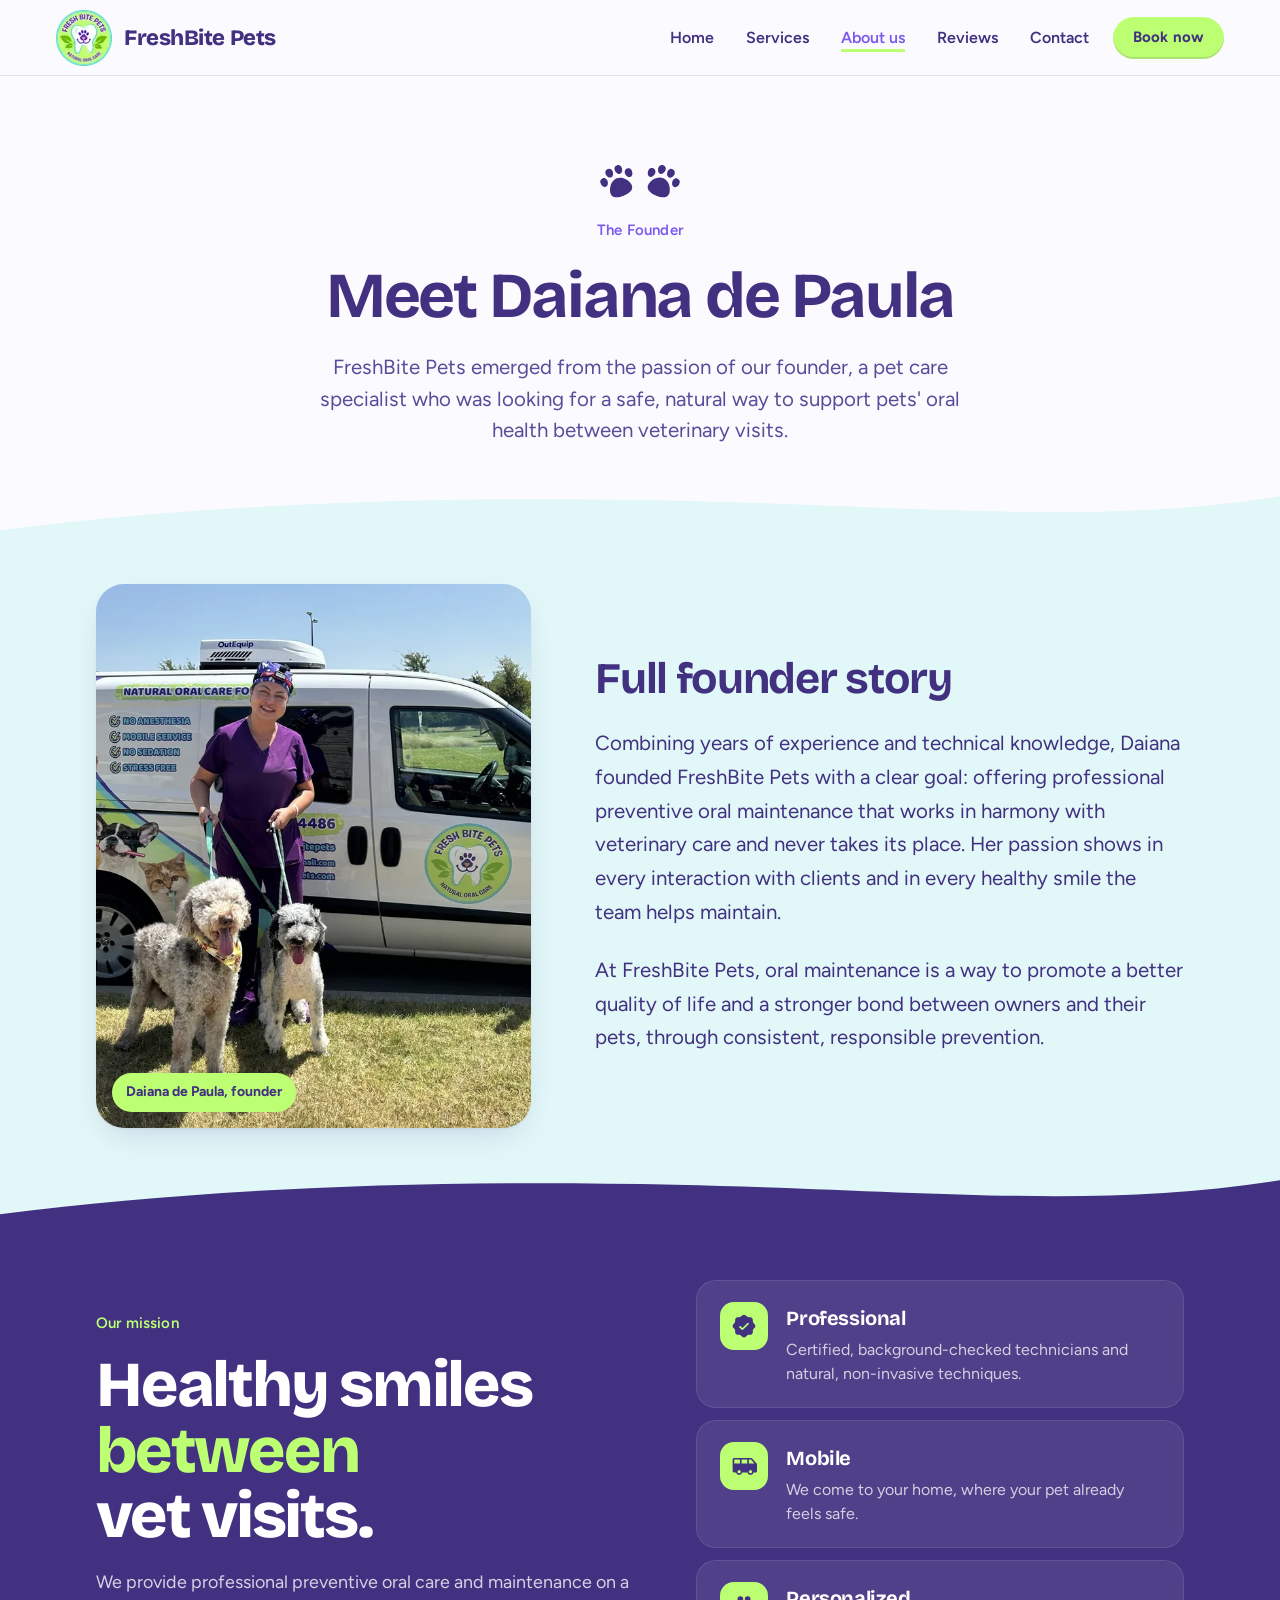
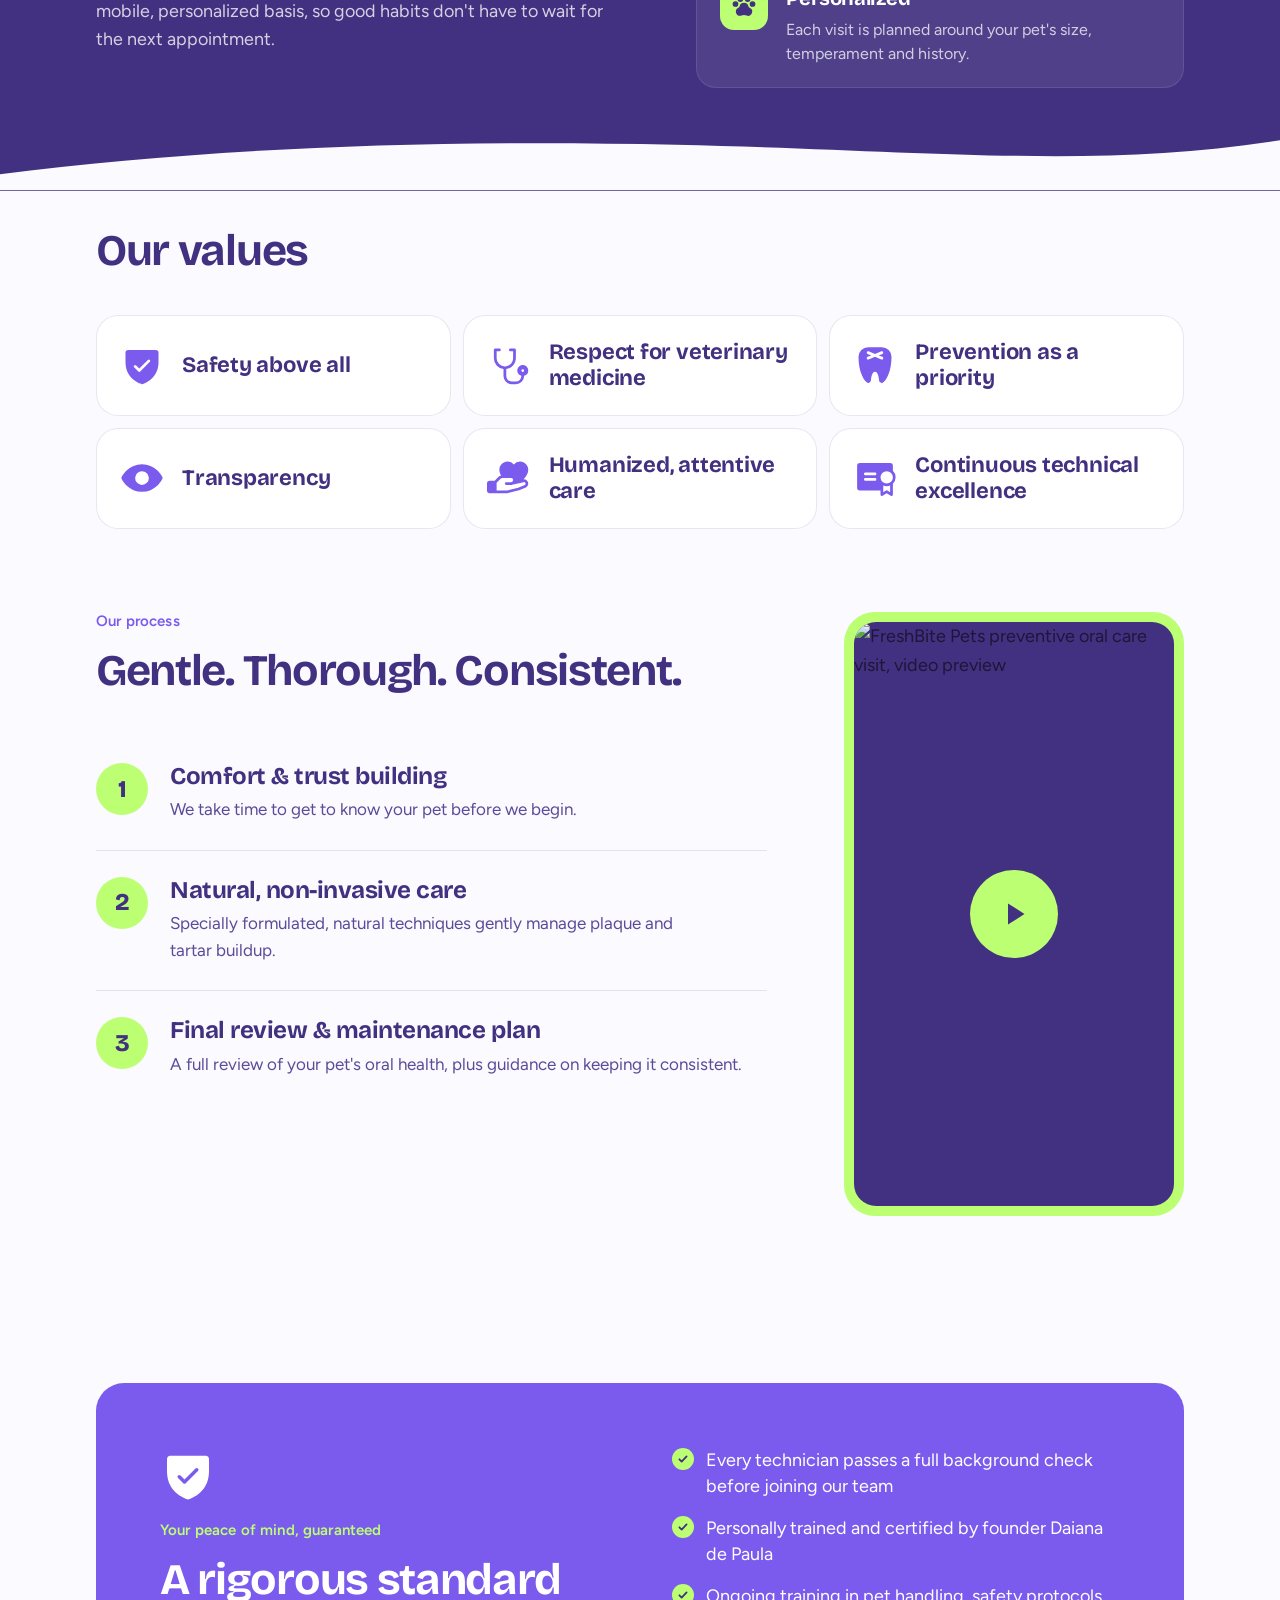
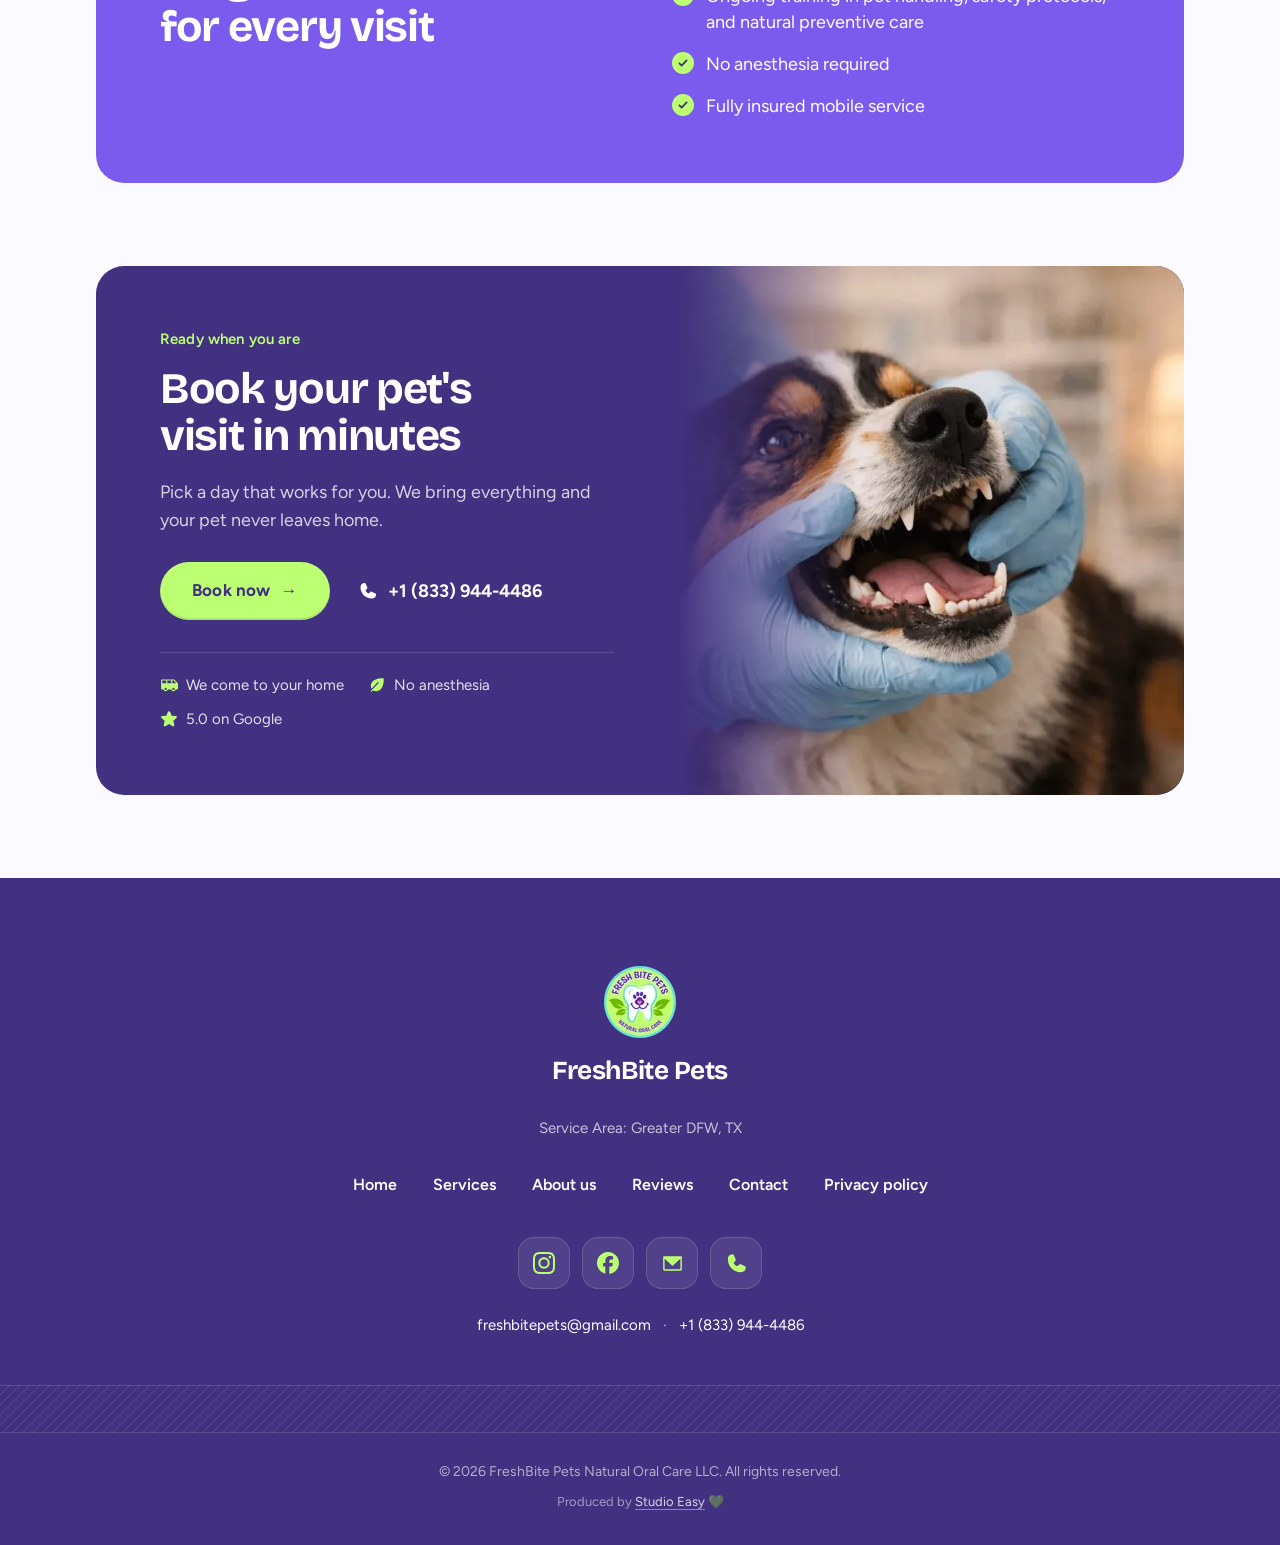
==== commit 7e22855b: "Add files via upload" ====
--- a/about/index.html
+++ b/about/index.html
@@ -1,5 +1,5 @@
 <!DOCTYPE html><html lang="en-US" class="no-js"><head><script>document.documentElement.classList.remove('no-js')</script><meta charset="utf-8"><meta name="viewport" content="width=device-width, initial-scale=1"><title>About Founder Daiana de Paula | FreshBite Pets, DFW</title><meta name="description" content="Meet Daiana de Paula, founder of FreshBite Pets: natural, mobile preventive oral care for dogs and cats in Greater DFW, built to work in harmony with veterinary care."><link rel="canonical" href="https://www.freshbitepets.com/about"><meta name="theme-color" content="#423180"><link rel="icon" type="image/png" href="/favicon.png"><link rel="apple-touch-icon" href="/favicon.png"><link rel="sitemap" href="/sitemap-index.xml"><link rel="preconnect" href="https://i.ytimg.com" crossorigin><meta property="og:type" content="website"><meta property="og:site_name" content="FreshBite Pets"><meta property="og:locale" content="en_US"><meta property="og:title" content="About Founder Daiana de Paula | FreshBite Pets, DFW"><meta property="og:description" content="Meet Daiana de Paula, founder of FreshBite Pets: natural, mobile preventive oral care for dogs and cats in Greater DFW, built to work in harmony with veterinary care."><meta property="og:url" content="https://www.freshbitepets.com/about"><meta property="og:image" content="https://www.freshbitepets.com/og-image.jpg"><meta property="og:image:width" content="1200"><meta property="og:image:height" content="630"><meta name="twitter:card" content="summary_large_image"><meta name="geo.region" content="US-TX"><meta name="geo.placename" content="Dallas-Fort Worth"><script type="application/ld+json">{"@context":"https://schema.org","@graph":[{"@type":"ProfessionalService","@id":"https://www.freshbitepets.com/#business","name":"FreshBite Pets","legalName":"FreshBite Pets Natural Oral Care LLC","url":"https://www.freshbitepets.com/","logo":"https://www.freshbitepets.com/favicon.png","image":"https://www.freshbitepets.com/og-image.jpg","email":"freshbitepets@gmail.com","telephone":"+1-833-944-4486","description":"Natural, non-invasive preventive oral care for dogs and cats, delivered by a mobile team across the Greater Dallas-Fort Worth area. Designed to complement, never replace, veterinary care.","founder":{"@type":"Person","name":"Daiana de Paula"},"areaServed":[{"@type":"City","name":"Celina, TX"},{"@type":"City","name":"Dallas, TX"},{"@type":"City","name":"Fort Worth, TX"},{"@type":"City","name":"Arlington, TX"},{"@type":"City","name":"Plano, TX"},{"@type":"City","name":"Irving, TX"},{"@type":"City","name":"Frisco, TX"},{"@type":"City","name":"McKinney, TX"},{"@type":"City","name":"Denton, TX"}],"knowsAbout":["Preventive pet oral care","Plaque management for dogs","Plaque management for cats","Anesthesia-free oral maintenance"],"sameAs":["https://www.instagram.com/freshbitepets/","https://www.facebook.com/freshbitepets"]},{"@type":"AboutPage","@id":"https://www.freshbitepets.com/about#webpage","url":"https://www.freshbitepets.com/about","name":"About FreshBite Pets","about":{"@id":"https://www.freshbitepets.com/#business"},"mainEntity":{"@id":"https://www.freshbitepets.com/about#founder"}},{"@type":"Person","@id":"https://www.freshbitepets.com/about#founder","name":"Daiana de Paula","jobTitle":"Founder","worksFor":{"@id":"https://www.freshbitepets.com/#business"},"knowsAbout":["Preventive pet oral care","Pet handling","Natural plaque management"]},{"@type":"BreadcrumbList","itemListElement":[{"@type":"ListItem","position":1,"name":"Home","item":"https://www.freshbitepets.com/"},{"@type":"ListItem","position":2,"name":"About us","item":"https://www.freshbitepets.com/about"}]}]}</script><link rel="stylesheet" href="/_astro/Base.DIj5mO_s.css"><style>.proc[data-astro-cid-nmr5b46t]{align-items:flex-start}.proc__steps[data-astro-cid-nmr5b46t]{margin:24px 0 0;padding:0;list-style:none}.proc__steps[data-astro-cid-nmr5b46t] li[data-astro-cid-nmr5b46t]{border-top:1px solid var(--hairline);gap:22px;padding:26px 0;display:flex}.proc__steps[data-astro-cid-nmr5b46t] li[data-astro-cid-nmr5b46t]:first-child{border-top:0}.proc__n[data-astro-cid-nmr5b46t]{background:var(--fb-lime);width:52px;height:52px;color:var(--fb-ink);font-family:var(--font-display);border-radius:999px;flex:none;justify-content:center;align-items:center;font-size:24px;font-weight:800;display:flex}.proc__steps[data-astro-cid-nmr5b46t] h3[data-astro-cid-nmr5b46t]{margin-bottom:6px;font-size:24px;line-height:1.15}.proc__steps[data-astro-cid-nmr5b46t] p[data-astro-cid-nmr5b46t]{color:var(--ink-soft);font-size:17px}.proc__video[data-astro-cid-nmr5b46t]{flex:0 340px;width:100%;max-width:340px;margin:0 auto}.yt[data-astro-cid-nmr5b46t]{aspect-ratio:9/16;background:var(--fb-lime);border-radius:31px;padding:10px;position:relative;overflow:hidden}.yt[data-astro-cid-nmr5b46t] img[data-astro-cid-nmr5b46t],.yt[data-astro-cid-nmr5b46t] iframe{object-fit:cover;background:var(--fb-ink);border:0;border-radius:22px;width:100%;height:100%;display:block}.yt__play[data-astro-cid-nmr5b46t]{background:var(--fb-lime);width:88px;height:88px;box-shadow:var(--shadow-cta);cursor:pointer;border:0;border-radius:999px;justify-content:center;align-items:center;display:flex;position:absolute;top:50%;left:50%;transform:translate(-50%,-50%)}.safe[data-astro-cid-vj22yvtw]{background:var(--fb-violet);color:#fff;border-radius:var(--r-card);grid-template-columns:repeat(auto-fit,minmax(min(100%,340px),1fr));align-items:start;gap:clamp(32px,5vw,72px);padding:clamp(32px,5vw,64px);display:grid}.safe[data-astro-cid-vj22yvtw] h2[data-astro-cid-vj22yvtw]{color:#fff}.safe[data-astro-cid-vj22yvtw] .eyebrow[data-astro-cid-vj22yvtw]{color:var(--fb-lime)}
 .check__dot[data-astro-cid-fo7mycyf]{background:var(--fb-lime);width:22px;height:22px;color:var(--fb-ink);border-radius:999px;flex:none;justify-content:center;align-items:center;margin-top:1px;display:flex}
 .mis[data-astro-cid-ta2fbyqs]{align-items:center;gap:clamp(32px,5vw,80px);display:grid}@media (width>=900px){.mis[data-astro-cid-ta2fbyqs]{grid-template-columns:minmax(0,1.1fr) minmax(0,1fr)}}.mis__head[data-astro-cid-ta2fbyqs]{gap:20px}.mission[data-astro-cid-ta2fbyqs]{font-family:var(--font-display);letter-spacing:-.035em;color:#fff;text-wrap:balance;font-size:clamp(38px,5vw,64px);font-weight:800;line-height:1.02}.mission[data-astro-cid-ta2fbyqs] em[data-astro-cid-ta2fbyqs]{color:var(--fb-lime);font-style:normal}.mis__lead[data-astro-cid-ta2fbyqs]{color:#ffffffc7;max-width:52ch;font-size:clamp(17px,1.4vw,19px);line-height:1.6}.mis__list[data-astro-cid-ta2fbyqs]{gap:12px;margin:0;padding:0;list-style:none;display:grid}.mis__list[data-astro-cid-ta2fbyqs] li[data-astro-cid-ta2fbyqs]{background:#ffffff12;border-radius:20px;align-items:flex-start;gap:18px;padding:22px 24px;display:flex;box-shadow:inset 0 0 0 1px #ffffff1a}.mis__ic[data-astro-cid-ta2fbyqs]{background:var(--fb-lime);border-radius:14px;flex:none;justify-content:center;align-items:center;width:48px;height:48px;display:flex}.mis__list[data-astro-cid-ta2fbyqs] h3[data-astro-cid-ta2fbyqs]{color:#fff;margin-bottom:4px;font-size:20px}.mis__list[data-astro-cid-ta2fbyqs] p[data-astro-cid-ta2fbyqs]{color:#ffffffbf;font-size:16px;line-height:1.5}.values[data-astro-cid-ta2fbyqs]{gap:12px;margin:0;padding:0;list-style:none}.values[data-astro-cid-ta2fbyqs] li[data-astro-cid-ta2fbyqs]{box-shadow:inset 0 0 0 1px var(--hairline);font-family:var(--font-display);letter-spacing:-.01em;color:var(--fb-ink);background:#fff;border-radius:22px;align-items:center;gap:18px;padding:24px;font-size:22px;font-weight:700;line-height:1.2;display:flex}.fstory[data-astro-cid-ta2fbyqs]{grid-template-columns:1fr;align-items:center;gap:clamp(28px,5vw,72px);display:grid}@media (width>=900px){.fstory[data-astro-cid-ta2fbyqs]{grid-template-columns:minmax(0,.85fr) minmax(0,1.15fr)}}.fstory__fig[data-astro-cid-ta2fbyqs]{justify-self:center;width:100%;max-width:460px;margin:0;position:relative}.fstory__img[data-astro-cid-ta2fbyqs]{aspect-ratio:4/5;object-fit:cover;object-position:40% 55%;border-radius:var(--r-card);width:100%;height:auto;box-shadow:var(--shadow-soft);display:block}.fstory__fig[data-astro-cid-ta2fbyqs] figcaption[data-astro-cid-ta2fbyqs]{background:var(--fb-lime);color:var(--fb-ink);border-radius:999px;padding:8px 14px;font-size:14px;font-weight:700;position:absolute;bottom:16px;left:16px}
-.cta[data-astro-cid-wquiui23]{isolation:isolate;background:var(--fb-ink);color:#fff;border-radius:var(--r-card);grid-template-columns:1fr;display:grid;position:relative;overflow:hidden}@media (width>=900px){.cta[data-astro-cid-wquiui23]{grid-template-columns:minmax(0,1.15fr) minmax(0,1fr)}}.cta__body[data-astro-cid-wquiui23]{flex-direction:column;align-items:flex-start;gap:18px;padding:clamp(32px,5vw,72px);display:flex}.cta[data-astro-cid-wquiui23] .eyebrow[data-astro-cid-wquiui23]{color:var(--fb-lime)}.cta[data-astro-cid-wquiui23] .h2[data-astro-cid-wquiui23]{color:#fff;text-wrap:balance}.cta__lead[data-astro-cid-wquiui23]{color:#ffffffc7;max-width:44ch;font-size:clamp(17px,1.4vw,19px);line-height:1.55}.cta__actions[data-astro-cid-wquiui23]{flex-wrap:wrap;align-items:center;gap:14px 28px;margin-top:10px;display:flex}.cta__actions[data-astro-cid-wquiui23] .btn[data-astro-cid-wquiui23]{height:58px;padding:0 32px;font-size:17px}.cta__actions[data-astro-cid-wquiui23] .btn[data-astro-cid-wquiui23]:hover{transform:translateY(-2px)}.cta__actions[data-astro-cid-wquiui23] .btn[data-astro-cid-wquiui23]:active{transform:translateY(0)scale(.98)}.cta__phone[data-astro-cid-wquiui23]{white-space:nowrap;color:#fff;align-items:center;gap:10px;min-height:44px;font-weight:700;text-decoration:none;transition:color .2s;display:inline-flex}.cta__phone[data-astro-cid-wquiui23]:hover{color:var(--fb-lime)}.cta__perks[data-astro-cid-wquiui23]{color:#ffffffd9;border-top:1px solid #ffffff24;flex-wrap:wrap;align-self:stretch;gap:10px 24px;margin:14px 0 0;padding:20px 0 0;font-size:15px;list-style:none;display:flex}.cta__perks[data-astro-cid-wquiui23] li[data-astro-cid-wquiui23]{align-items:center;gap:8px;display:inline-flex}.cta__media[data-astro-cid-wquiui23]{min-height:260px;position:relative}.cta__img[data-astro-cid-wquiui23]{object-fit:cover;object-position:45% 40%;width:100%;height:100%;position:absolute;inset:0}@media (width>=900px){.cta__media[data-astro-cid-wquiui23]:before{content:"";z-index:1;background:linear-gradient(90deg,var(--fb-ink),#42318000);width:35%;position:absolute;inset:0 auto 0 0}}
-</style></head><body><a class="skip" href="#main">Skip to content</a><header class="hdr" data-astro-cid-fzpbxy5g><div class="hdr__in" data-astro-cid-fzpbxy5g><a href="/" class="hdr__brand" aria-label="FreshBite Pets home" data-astro-cid-fzpbxy5g><img src="/_astro/logo-badge.BX-Un3X4_20clj9.webp" alt loading="eager" data-astro-cid-fzpbxy5g="true" decoding="async" width="56" height="56"><span data-astro-cid-fzpbxy5g>FreshBite Pets</span></a><nav class="hdr__nav" id="site-nav" aria-label="Main" data-astro-cid-fzpbxy5g><ul data-astro-cid-fzpbxy5g><li data-astro-cid-fzpbxy5g><a href="/" data-astro-cid-fzpbxy5g>Home</a></li><li data-astro-cid-fzpbxy5g><a href="/services" data-astro-cid-fzpbxy5g>Services</a></li><li data-astro-cid-fzpbxy5g><a href="/about" aria-current="page" data-astro-cid-fzpbxy5g>About us</a></li><li data-astro-cid-fzpbxy5g><a href="/#reviews" data-astro-cid-fzpbxy5g>Reviews</a></li><li data-astro-cid-fzpbxy5g><a href="/contact" data-astro-cid-fzpbxy5g>Contact</a></li></ul></nav><div class="hdr__actions" data-astro-cid-fzpbxy5g><a class="btn btn--sm" href="/contact" data-astro-cid-fzpbxy5g>Book now</a><button class="hdr__toggle" type="button" aria-controls="site-nav" aria-expanded="false" aria-label="Open menu" data-astro-cid-fzpbxy5g><span data-astro-cid-fzpbxy5g></span><span data-astro-cid-fzpbxy5g></span><span data-astro-cid-fzpbxy5g></span></button></div></div></header><script type="module">var e=document.querySelector(`.hdr__toggle`),t=document.getElementById(`site-nav`);e?.addEventListener(`click`,()=>{let n=t.classList.toggle(`is-open`);e.setAttribute(`aria-expanded`,String(n)),e.setAttribute(`aria-label`,n?`Close menu`:`Open menu`)});var n=document.querySelector(`.hdr--overlay`),r=()=>n?.classList.toggle(`is-solid`,scrollY>40||t.classList.contains(`is-open`));n&&(r(),addEventListener(`scroll`,r,{passive:!0}),e?.addEventListener(`click`,r)),addEventListener(`keydown`,n=>{n.key===`Escape`&&t?.classList.contains(`is-open`)&&(e?.click(),e?.focus())}),t?.addEventListener(`click`,n=>{n.target.closest(`a`)&&(t.classList.remove(`is-open`),e.setAttribute(`aria-expanded`,`false`))});</script><main id="main"><section aria-labelledby="about-h" data-astro-cid-ta2fbyqs><div class="wrap wrap--narrow stack center" style="gap:24px;padding-top:clamp(48px,7vw,96px);padding-bottom:clamp(32px,4vw,48px)" data-astro-cid-ta2fbyqs><div class="rv" data-astro-cid-ta2fbyqs><div style="display:flex;gap:10px;align-items:flex-end;justify-content:center" aria-hidden="true"><svg viewBox="0 0 188.704 171.930" width="34" height="31" fill="var(--fb-ink)" style="transform:rotate(-22deg)"><path d="M 67.095 0 C 72.84 0 78.111 2.147 81.948 6.114 C 85.785 10.085 88.062 15.755 88.062 22.594 C 88.062 29.4 85.814 36.231 82.149 41.402 C 78.501 46.547 73.217 50.321 67.095 50.321 C 60.972 50.321 55.689 46.547 52.04 41.402 C 48.375 36.231 46.128 29.4 46.128 22.598 C 46.128 15.755 48.405 10.085 52.246 6.114 C 56.079 2.147 61.35 0 67.095 0 Z M 20.967 37.741 C 26.712 37.741 31.983 39.888 35.82 43.855 C 39.657 47.826 41.934 53.495 41.934 60.335 C 41.934 67.141 39.687 73.972 36.021 79.142 C 32.373 84.288 27.089 88.062 20.967 88.062 C 14.845 88.062 9.561 84.288 5.913 79.142 C 2.248 73.972 0 67.137 0 60.339 C 0 53.495 2.277 47.826 6.118 43.855 C 9.951 39.888 15.222 37.741 20.967 37.741 Z M 94.352 67.095 C 64.478 67.095 39.728 92.528 31.937 124.419 C 28.482 138.567 33.753 153.743 46.752 160.935 C 57.081 166.655 72.538 171.93 94.348 171.93 C 116.162 171.93 131.619 166.655 141.951 160.935 C 154.947 153.743 160.218 138.567 156.763 124.423 C 148.975 92.528 124.222 67.095 94.352 67.095 Z M 167.737 37.741 C 161.992 37.741 156.721 39.888 152.888 43.855 C 149.047 47.826 146.77 53.495 146.77 60.335 C 146.77 67.141 149.017 73.972 152.682 79.142 C 156.331 84.288 161.614 88.062 167.737 88.062 C 173.859 88.062 179.143 84.288 182.791 79.142 C 186.456 73.972 188.704 67.141 188.704 60.339 C 188.704 53.495 186.427 47.826 182.59 43.855 C 178.753 39.888 173.482 37.741 167.737 37.741 Z M 121.609 0 C 115.864 0 110.593 2.147 106.76 6.114 C 102.919 10.085 100.642 15.755 100.642 22.594 C 100.642 29.4 102.89 36.231 106.555 41.402 C 110.203 46.547 115.487 50.321 121.609 50.321 C 127.731 50.321 133.015 46.547 136.663 41.402 C 140.329 36.231 142.576 29.4 142.576 22.598 C 142.576 15.755 140.299 10.085 136.462 6.114 C 132.625 2.147 127.354 0 121.609 0 Z"></path></svg><svg viewBox="0 0 188.704 171.930" width="34" height="31" fill="var(--fb-ink)" style="transform:rotate(23deg)"><path d="M 67.095 0 C 72.84 0 78.111 2.147 81.948 6.114 C 85.785 10.085 88.062 15.755 88.062 22.594 C 88.062 29.4 85.814 36.231 82.149 41.402 C 78.501 46.547 73.217 50.321 67.095 50.321 C 60.972 50.321 55.689 46.547 52.04 41.402 C 48.375 36.231 46.128 29.4 46.128 22.598 C 46.128 15.755 48.405 10.085 52.246 6.114 C 56.079 2.147 61.35 0 67.095 0 Z M 20.967 37.741 C 26.712 37.741 31.983 39.888 35.82 43.855 C 39.657 47.826 41.934 53.495 41.934 60.335 C 41.934 67.141 39.687 73.972 36.021 79.142 C 32.373 84.288 27.089 88.062 20.967 88.062 C 14.845 88.062 9.561 84.288 5.913 79.142 C 2.248 73.972 0 67.137 0 60.339 C 0 53.495 2.277 47.826 6.118 43.855 C 9.951 39.888 15.222 37.741 20.967 37.741 Z M 94.352 67.095 C 64.478 67.095 39.728 92.528 31.937 124.419 C 28.482 138.567 33.753 153.743 46.752 160.935 C 57.081 166.655 72.538 171.93 94.348 171.93 C 116.162 171.93 131.619 166.655 141.951 160.935 C 154.947 153.743 160.218 138.567 156.763 124.423 C 148.975 92.528 124.222 67.095 94.352 67.095 Z M 167.737 37.741 C 161.992 37.741 156.721 39.888 152.888 43.855 C 149.047 47.826 146.77 53.495 146.77 60.335 C 146.77 67.141 149.017 73.972 152.682 79.142 C 156.331 84.288 161.614 88.062 167.737 88.062 C 173.859 88.062 179.143 84.288 182.791 79.142 C 186.456 73.972 188.704 67.141 188.704 60.339 C 188.704 53.495 186.427 47.826 182.59 43.855 C 178.753 39.888 173.482 37.741 167.737 37.741 Z M 121.609 0 C 115.864 0 110.593 2.147 106.76 6.114 C 102.919 10.085 100.642 15.755 100.642 22.594 C 100.642 29.4 102.89 36.231 106.555 41.402 C 110.203 46.547 115.487 50.321 121.609 50.321 C 127.731 50.321 133.015 46.547 136.663 41.402 C 140.329 36.231 142.576 29.4 142.576 22.598 C 142.576 15.755 140.299 10.085 136.462 6.114 C 132.625 2.147 127.354 0 121.609 0 Z"></path></svg></div></div><span class="eyebrow rv" style="--i:1" data-astro-cid-ta2fbyqs>The Founder</span><h1 id="about-h" class="h1" data-astro-cid-ta2fbyqs>Meet Daiana de Paula</h1><p class="lead rv" style="max-width:640px;--i:3" data-astro-cid-ta2fbyqs>FreshBite Pets emerged from the passion of our founder, a pet care specialist who was looking for a safe, natural way to support pets' oral health between veterinary visits.</p></div></section><div data-astro-cid-ta2fbyqs><svg class="wave" style="color:var(--tint-cyan)" viewBox="0 0 1440 90" preserveAspectRatio="none" aria-hidden="true" focusable="false"><path fill="currentColor" d="M0 90V62C220 18 470 0 760 10c290 10 470 44 680-8V90Z"></path></svg></div><section class="bg-tint-cyan" aria-labelledby="story-h" data-astro-cid-ta2fbyqs><div class="wrap fstory" style="padding-block:clamp(24px,3vw,40px) clamp(32px,4vw,56px)" data-astro-cid-ta2fbyqs><figure class="fstory__fig rv" data-astro-cid-ta2fbyqs><img src="/_astro/daiana.Bh_-sJ_x_1ANueb.webp" srcset="/_astro/daiana.Bh_-sJ_x_Z1CSjdP.webp 400w, /_astro/daiana.Bh_-sJ_x_1f4uGT.webp 640w, /_astro/daiana.Bh_-sJ_x_czD1O.webp 900w" alt="Founder Daiana de Paula in purple scrubs, smiling with two doodle dogs in front of the FreshBite Pets mobile van" sizes="(max-width: 899px) 100vw, 460px" data-astro-cid-ta2fbyqs="true" loading="lazy" decoding="async" width="1600" height="2133" class="fstory__img"><figcaption data-astro-cid-ta2fbyqs>Daiana de Paula, founder</figcaption></figure><div class="stack rv story" style="--i:1;gap:24px;font-size:clamp(18px,1.6vw,21px);line-height:1.65;color:var(--fb-ink)" data-astro-cid-ta2fbyqs><h2 id="story-h" class="h2" data-astro-cid-ta2fbyqs>Full founder story</h2><p data-astro-cid-ta2fbyqs>Combining years of experience and technical knowledge, Daiana founded FreshBite Pets with a clear goal: offering professional preventive oral maintenance that works in harmony with veterinary care and never takes its place. Her passion shows in every interaction with clients and in every healthy smile the team helps maintain.</p><p data-astro-cid-ta2fbyqs>At FreshBite Pets, oral maintenance is a way to promote a better quality of life and a stronger bond between owners and their pets, through consistent, responsible prevention.</p></div></div></section><div class="bg-tint-cyan" data-astro-cid-ta2fbyqs><svg class="wave" style="color:var(--fb-ink)" viewBox="0 0 1440 90" preserveAspectRatio="none" aria-hidden="true" focusable="false"><path fill="currentColor" d="M0 90V62C220 18 470 0 760 10c290 10 470 44 680-8V90Z"></path></svg></div><section class="bg-ink" aria-labelledby="mission-h" data-astro-cid-ta2fbyqs><div class="wrap mis" style="padding-block:clamp(32px,4vw,56px)" data-astro-cid-ta2fbyqs><div class="mis__head stack rv" data-astro-cid-ta2fbyqs><span class="eyebrow" data-astro-cid-ta2fbyqs>Our mission</span><h2 id="mission-h" class="mission" data-astro-cid-ta2fbyqs>Healthy smiles <em data-astro-cid-ta2fbyqs>between</em> vet visits.</h2><p class="mis__lead" data-astro-cid-ta2fbyqs>We provide professional preventive oral care and maintenance on a mobile, personalized basis, so good habits don't have to wait for the next appointment.</p></div><ul class="mis__list" data-astro-cid-ta2fbyqs><li class="rv" style="--i:1" data-astro-cid-ta2fbyqs><span class="mis__ic" data-astro-cid-ta2fbyqs><svg xmlns="http://www.w3.org/2000/svg" viewBox="0 0 256 256" fill="currentColor" width="26" height="26" style="display:block;flex:none;color:var(--fb-ink)" aria-hidden="true" focusable="false"><path d="M225.86,102.82c-3.77-3.94-7.67-8-9.14-11.57-1.36-3.27-1.44-8.69-1.52-13.94-.15-9.76-.31-20.82-8-28.51s-18.75-7.85-28.51-8c-5.25-.08-10.67-.16-13.94-1.52-3.56-1.47-7.63-5.37-11.57-9.14C146.28,23.51,138.44,16,128,16s-18.27,7.51-25.18,14.14c-3.94,3.77-8,7.67-11.57,9.14C88,40.64,82.56,40.72,77.31,40.8c-9.76.15-20.82.31-28.51,8S41,67.55,40.8,77.31c-.08,5.25-.16,10.67-1.52,13.94-1.47,3.56-5.37,7.63-9.14,11.57C23.51,109.72,16,117.56,16,128s7.51,18.27,14.14,25.18c3.77,3.94,7.67,8,9.14,11.57,1.36,3.27,1.44,8.69,1.52,13.94.15,9.76.31,20.82,8,28.51s18.75,7.85,28.51,8c5.25.08,10.67.16,13.94,1.52,3.56,1.47,7.63,5.37,11.57,9.14C109.72,232.49,117.56,240,128,240s18.27-7.51,25.18-14.14c3.94-3.77,8-7.67,11.57-9.14,3.27-1.36,8.69-1.44,13.94-1.52,9.76-.15,20.82-.31,28.51-8s7.85-18.75,8-28.51c.08-5.25.16-10.67,1.52-13.94,1.47-3.56,5.37-7.63,9.14-11.57C232.49,146.28,240,138.44,240,128S232.49,109.73,225.86,102.82Zm-52.2,6.84-56,56a8,8,0,0,1-11.32,0l-24-24a8,8,0,0,1,11.32-11.32L112,148.69l50.34-50.35a8,8,0,0,1,11.32,11.32Z"/></svg></span><div data-astro-cid-ta2fbyqs><h3 data-astro-cid-ta2fbyqs>Professional</h3><p data-astro-cid-ta2fbyqs>Certified, background-checked technicians and natural, non-invasive techniques.</p></div></li><li class="rv" style="--i:2" data-astro-cid-ta2fbyqs><span class="mis__ic" data-astro-cid-ta2fbyqs><svg xmlns="http://www.w3.org/2000/svg" viewBox="0 0 256 256" fill="currentColor" width="26" height="26" style="display:block;flex:none;color:var(--fb-ink)" aria-hidden="true" focusable="false"><path d="M254.07,106.79,208.53,53.73A16,16,0,0,0,196.26,48H32A16,16,0,0,0,16,64V176a16,16,0,0,0,16,16H49a32,32,0,0,0,62,0h50a32,32,0,0,0,62,0h17a16,16,0,0,0,16-16V112A8,8,0,0,0,254.07,106.79ZM32,104V64H88v40Zm48,96a16,16,0,1,1,16-16A16,16,0,0,1,80,200Zm80-96H104V64h56Zm32,96a16,16,0,1,1,16-16A16,16,0,0,1,192,200Zm-16-96V64h20.26l34.33,40Z"/></svg></span><div data-astro-cid-ta2fbyqs><h3 data-astro-cid-ta2fbyqs>Mobile</h3><p data-astro-cid-ta2fbyqs>We come to your home, where your pet already feels safe.</p></div></li><li class="rv" style="--i:3" data-astro-cid-ta2fbyqs><span class="mis__ic" data-astro-cid-ta2fbyqs><svg xmlns="http://www.w3.org/2000/svg" viewBox="0 0 256 256" fill="currentColor" width="26" height="26" style="display:block;flex:none;color:var(--fb-ink)" aria-hidden="true" focusable="false"><path d="M240,108a28,28,0,1,1-28-28A28,28,0,0,1,240,108ZM72,108a28,28,0,1,0-28,28A28,28,0,0,0,72,108ZM92,88A28,28,0,1,0,64,60,28,28,0,0,0,92,88Zm72,0a28,28,0,1,0-28-28A28,28,0,0,0,164,88Zm23.12,60.86a35.3,35.3,0,0,1-16.87-21.14,44,44,0,0,0-84.5,0A35.25,35.25,0,0,1,69,148.82,40,40,0,0,0,88,224a39.48,39.48,0,0,0,15.52-3.13,64.09,64.09,0,0,1,48.87,0,40,40,0,0,0,34.73-72Z"/></svg></span><div data-astro-cid-ta2fbyqs><h3 data-astro-cid-ta2fbyqs>Personalized</h3><p data-astro-cid-ta2fbyqs>Each visit is planned around your pet&#39;s size, temperament and history.</p></div></li></ul></div></section><div class="bg-ink" data-astro-cid-ta2fbyqs><svg class="wave" style="color:var(--bg)" viewBox="0 0 1440 90" preserveAspectRatio="none" aria-hidden="true" focusable="false"><path fill="currentColor" d="M0 90V62C220 18 470 0 760 10c290 10 470 44 680-8V90Z"></path></svg></div><section aria-labelledby="values-h" data-astro-cid-ta2fbyqs><div class="wrap stack" style="gap:40px;padding-top:clamp(24px,3vw,40px)" data-astro-cid-ta2fbyqs><h2 id="values-h" class="h2 rv" data-astro-cid-ta2fbyqs>Our values</h2><ul class="grid values" style="--min:300px" data-astro-cid-ta2fbyqs><li class="rv" style="--i:0" data-astro-cid-ta2fbyqs><svg xmlns="http://www.w3.org/2000/svg" viewBox="0 0 256 256" fill="currentColor" width="44" height="44" style="display:block;flex:none;color:var(--fb-violet)" aria-hidden="true" focusable="false"><path d="M208,40H48A16,16,0,0,0,32,56v56c0,52.72,25.52,84.67,46.93,102.19,23.06,18.86,46,25.26,47,25.53a8,8,0,0,0,4.2,0c1-.27,23.91-6.67,47-25.53C198.48,196.67,224,164.72,224,112V56A16,16,0,0,0,208,40Zm-34.32,69.66-56,56a8,8,0,0,1-11.32,0l-24-24a8,8,0,0,1,11.32-11.32L112,148.69l50.34-50.35a8,8,0,0,1,11.32,11.32Z"/></svg>Safety above all</li><li class="rv" style="--i:1" data-astro-cid-ta2fbyqs><svg xmlns="http://www.w3.org/2000/svg" viewBox="0 0 256 256" fill="currentColor" width="44" height="44" style="display:block;flex:none;color:var(--fb-violet)" aria-hidden="true" focusable="false"><path d="M240,160a32,32,0,1,0-39.93,31,8,8,0,0,0-.07,1,32,32,0,0,1-32,32H144a32,32,0,0,1-32-32V151.48c31.47-4,56-31.47,56-64.31V40a8,8,0,0,0-8-8H136a8,8,0,0,0,0,16h16V87.17c0,26.58-21.25,48.49-47.36,48.83A48,48,0,0,1,56,88V48H72a8,8,0,0,0,0-16H48a8,8,0,0,0-8,8V88a64,64,0,0,0,56,63.49V192a48.05,48.05,0,0,0,48,48h24a48.05,48.05,0,0,0,48-48,8,8,0,0,0-.07-1A32,32,0,0,0,240,160Zm-32,8a8,8,0,1,1,8-8A8,8,0,0,1,208,168Z"/></svg>Respect for veterinary medicine</li><li class="rv" style="--i:2" data-astro-cid-ta2fbyqs><svg xmlns="http://www.w3.org/2000/svg" viewBox="0 0 256 256" fill="currentColor" width="44" height="44" style="display:block;flex:none;color:var(--fb-violet)" aria-hidden="true" focusable="false"><path d="M168,24H88A56,56,0,0,0,32,79.75c0,42.72,8,75.4,14.7,95.28,8.72,25.8,20.62,45.49,32.64,54A15.67,15.67,0,0,0,88.47,232a16.09,16.09,0,0,0,16-14.9c.85-11.52,5-49.11,23.53-49.11s22.68,37.59,23.53,49.11a16.09,16.09,0,0,0,9.18,13.36,15.69,15.69,0,0,0,15.95-1.41c12-8.53,23.92-28.22,32.64-54C216,155.15,224,122.47,224,79.75A56,56,0,0,0,168,24Zm3,56.57A8,8,0,1,1,165,95.42L128,80.61,91,95.42A8,8,0,1,1,85,80.57L106.46,72,85,63.42A8,8,0,1,1,91,48.57l37,14.81,37-14.81A8,8,0,1,1,171,63.42L149.54,72Z"/></svg>Prevention as a priority</li><li class="rv" style="--i:3" data-astro-cid-ta2fbyqs><svg xmlns="http://www.w3.org/2000/svg" viewBox="0 0 256 256" fill="currentColor" width="44" height="44" style="display:block;flex:none;color:var(--fb-violet)" aria-hidden="true" focusable="false"><path d="M247.31,124.76c-.35-.79-8.82-19.58-27.65-38.41C194.57,61.26,162.88,48,128,48S61.43,61.26,36.34,86.35C17.51,105.18,9,124,8.69,124.76a8,8,0,0,0,0,6.5c.35.79,8.82,19.57,27.65,38.4C61.43,194.74,93.12,208,128,208s66.57-13.26,91.66-38.34c18.83-18.83,27.3-37.61,27.65-38.4A8,8,0,0,0,247.31,124.76ZM128,168a40,40,0,1,1,40-40A40,40,0,0,1,128,168Z"/></svg>Transparency</li><li class="rv" style="--i:4" data-astro-cid-ta2fbyqs><svg xmlns="http://www.w3.org/2000/svg" viewBox="0 0 256 256" fill="currentColor" width="44" height="44" style="display:block;flex:none;color:var(--fb-violet)" aria-hidden="true" focusable="false"><path d="M230.33,141.06a24.34,24.34,0,0,0-18.61-4.77C230.5,117.33,240,98.48,240,80c0-26.47-21.29-48-47.46-48A47.58,47.58,0,0,0,156,48.75,47.58,47.58,0,0,0,119.46,32C93.29,32,72,53.53,72,80c0,11,3.24,21.69,10.06,33a31.87,31.87,0,0,0-14.75,8.4L44.69,144H16A16,16,0,0,0,0,160v40a16,16,0,0,0,16,16H120a7.93,7.93,0,0,0,1.94-.24l64-16a6.94,6.94,0,0,0,1.19-.4L226,182.82l.44-.2a24.6,24.6,0,0,0,3.93-41.56Zm-10.9,27.15-38,16.18L119,200H56V155.31l22.63-22.62A15.86,15.86,0,0,1,89.94,128H140a12,12,0,0,1,0,24H112a8,8,0,0,0,0,16h32a8.32,8.32,0,0,0,1.79-.2l67-15.41.31-.08a8.6,8.6,0,0,1,6.3,15.9Z"/></svg>Humanized, attentive care</li><li class="rv" style="--i:5" data-astro-cid-ta2fbyqs><svg xmlns="http://www.w3.org/2000/svg" viewBox="0 0 256 256" fill="currentColor" width="44" height="44" style="display:block;flex:none;color:var(--fb-violet)" aria-hidden="true" focusable="false"><path d="M232,86.53V56a16,16,0,0,0-16-16H40A16,16,0,0,0,24,56V184a16,16,0,0,0,16,16H160v24A8,8,0,0,0,172,231l24-13.74L220,231A8,8,0,0,0,232,224V161.47a51.88,51.88,0,0,0,0-74.94ZM128,144H72a8,8,0,0,1,0-16h56a8,8,0,0,1,0,16Zm0-32H72a8,8,0,0,1,0-16h56a8,8,0,0,1,0,16Zm88,98.21-16-9.16a8,8,0,0,0-7.94,0l-16,9.16V172a51.88,51.88,0,0,0,40,0ZM196,160a36,36,0,1,1,36-36A36,36,0,0,1,196,160Z"/></svg>Continuous technical excellence</li></ul></div></section><section id="process" aria-labelledby="process-h" data-astro-cid-nmr5b46t><div class="wrap row proc" data-astro-cid-nmr5b46t><div class="col stack rv" data-astro-cid-nmr5b46t><span class="eyebrow" data-astro-cid-nmr5b46t>Our process</span><h2 id="process-h" class="h2" data-astro-cid-nmr5b46t>Gentle. Thorough. Consistent.</h2><ol class="proc__steps" data-astro-cid-nmr5b46t><li data-astro-cid-nmr5b46t><span class="proc__n" aria-hidden="true" data-astro-cid-nmr5b46t>1</span><div data-astro-cid-nmr5b46t><h3 data-astro-cid-nmr5b46t>Comfort &amp; trust building</h3><p data-astro-cid-nmr5b46t>We take time to get to know your pet before we begin.</p></div></li><li data-astro-cid-nmr5b46t><span class="proc__n" aria-hidden="true" data-astro-cid-nmr5b46t>2</span><div data-astro-cid-nmr5b46t><h3 data-astro-cid-nmr5b46t>Natural, non-invasive care</h3><p data-astro-cid-nmr5b46t>Specially formulated, natural techniques gently manage plaque and tartar buildup.</p></div></li><li data-astro-cid-nmr5b46t><span class="proc__n" aria-hidden="true" data-astro-cid-nmr5b46t>3</span><div data-astro-cid-nmr5b46t><h3 data-astro-cid-nmr5b46t>Final review &amp; maintenance plan</h3><p data-astro-cid-nmr5b46t>A full review of your pet&#39;s oral health, plus guidance on keeping it consistent.</p></div></li></ol></div><div class="proc__video rv" style="--i:2" data-astro-cid-nmr5b46t><div class="yt" data-yt="ff-VNfgiHLc" data-astro-cid-nmr5b46t><img src="https://i.ytimg.com/vi/ff-VNfgiHLc/oar2.jpg" alt="FreshBite Pets preventive oral care visit, video preview" loading="lazy" decoding="async" width="340" height="604" data-astro-cid-nmr5b46t><button type="button" class="yt__play" aria-label="Play video: FreshBite Pets Our Process" data-astro-cid-nmr5b46t><svg viewBox="0 0 24 24" width="36" height="36" aria-hidden="true" data-astro-cid-nmr5b46t><path d="M8 5v14l11-7z" fill="var(--fb-ink)" data-astro-cid-nmr5b46t></path></svg></button><noscript><a href="https://www.youtube.com/shorts/ff-VNfgiHLc" data-astro-cid-nmr5b46t>Watch on YouTube</a></noscript></div></div></div></section><script type="module">document.querySelectorAll(`.yt`).forEach(e=>{e.querySelector(`.yt__play`)?.addEventListener(`click`,()=>{let t=document.createElement(`iframe`);t.src=`https://www.youtube-nocookie.com/embed/${e.dataset.yt}?autoplay=1&rel=0`,t.title=`FreshBite Pets: Our Process`,t.allow=`accelerometer; autoplay; encrypted-media; gyroscope; picture-in-picture`,t.allowFullscreen=!0,e.replaceChildren(t)})});</script><section aria-labelledby="safety-h" data-astro-cid-vj22yvtw><div class="wrap" data-astro-cid-vj22yvtw><div class="safe rv" data-astro-cid-vj22yvtw><div class="stack safe__head" data-astro-cid-vj22yvtw><svg xmlns="http://www.w3.org/2000/svg" viewBox="0 0 256 256" fill="currentColor" width="56" height="56" style="display:block;flex:none;color:#fff" aria-hidden="true" focusable="false"><path d="M208,40H48A16,16,0,0,0,32,56v56c0,52.72,25.52,84.67,46.93,102.19,23.06,18.86,46,25.26,47,25.53a8,8,0,0,0,4.2,0c1-.27,23.91-6.67,47-25.53C198.48,196.67,224,164.72,224,112V56A16,16,0,0,0,208,40Zm-34.32,69.66-56,56a8,8,0,0,1-11.32,0l-24-24a8,8,0,0,1,11.32-11.32L112,148.69l50.34-50.35a8,8,0,0,1,11.32,11.32Z"/></svg><span class="eyebrow" data-astro-cid-vj22yvtw>Your peace of mind, guaranteed</span><h2 id="safety-h" class="h2" data-astro-cid-vj22yvtw>A rigorous standard for every visit</h2></div><ul class="checks" style="color:#fff" data-astro-cid-fo7mycyf><li class="check" data-astro-cid-fo7mycyf><span class="check__dot" aria-hidden="true" data-astro-cid-fo7mycyf><svg viewBox="0 0 16 16" width="12" height="12" data-astro-cid-fo7mycyf><path d="M3.2 8.4l3 3 6.6-6.8" fill="none" stroke="currentColor" stroke-width="2.4" stroke-linecap="round" stroke-linejoin="round" data-astro-cid-fo7mycyf></path></svg></span><span data-astro-cid-fo7mycyf>Every technician passes a full background check before joining our team</span></li><li class="check" data-astro-cid-fo7mycyf><span class="check__dot" aria-hidden="true" data-astro-cid-fo7mycyf><svg viewBox="0 0 16 16" width="12" height="12" data-astro-cid-fo7mycyf><path d="M3.2 8.4l3 3 6.6-6.8" fill="none" stroke="currentColor" stroke-width="2.4" stroke-linecap="round" stroke-linejoin="round" data-astro-cid-fo7mycyf></path></svg></span><span data-astro-cid-fo7mycyf>Personally trained and certified by founder Daiana de Paula</span></li><li class="check" data-astro-cid-fo7mycyf><span class="check__dot" aria-hidden="true" data-astro-cid-fo7mycyf><svg viewBox="0 0 16 16" width="12" height="12" data-astro-cid-fo7mycyf><path d="M3.2 8.4l3 3 6.6-6.8" fill="none" stroke="currentColor" stroke-width="2.4" stroke-linecap="round" stroke-linejoin="round" data-astro-cid-fo7mycyf></path></svg></span><span data-astro-cid-fo7mycyf>Ongoing training in pet handling, safety protocols, and natural preventive care</span></li><li class="check" data-astro-cid-fo7mycyf><span class="check__dot" aria-hidden="true" data-astro-cid-fo7mycyf><svg viewBox="0 0 16 16" width="12" height="12" data-astro-cid-fo7mycyf><path d="M3.2 8.4l3 3 6.6-6.8" fill="none" stroke="currentColor" stroke-width="2.4" stroke-linecap="round" stroke-linejoin="round" data-astro-cid-fo7mycyf></path></svg></span><span data-astro-cid-fo7mycyf>No anesthesia required</span></li><li class="check" data-astro-cid-fo7mycyf><span class="check__dot" aria-hidden="true" data-astro-cid-fo7mycyf><svg viewBox="0 0 16 16" width="12" height="12" data-astro-cid-fo7mycyf><path d="M3.2 8.4l3 3 6.6-6.8" fill="none" stroke="currentColor" stroke-width="2.4" stroke-linecap="round" stroke-linejoin="round" data-astro-cid-fo7mycyf></path></svg></span><span data-astro-cid-fo7mycyf>Fully insured mobile service</span></li></ul></div></div></section><section aria-labelledby="cta-h" data-astro-cid-wquiui23><div class="wrap" data-astro-cid-wquiui23><div class="cta rv" data-astro-cid-wquiui23><div class="cta__body" data-astro-cid-wquiui23><span class="eyebrow" data-astro-cid-wquiui23>Ready when you are</span><h2 id="cta-h" class="h2" data-astro-cid-wquiui23>Book your pet's visit in minutes</h2><p class="cta__lead" data-astro-cid-wquiui23>Pick a day that works for you. We bring everything and your pet never leaves home.</p><div class="cta__actions" data-astro-cid-wquiui23><a class="btn" href="/contact" data-astro-cid-wquiui23>Book now <span aria-hidden="true" data-astro-cid-wquiui23>→</span></a><a class="cta__phone" href="tel:+18339444486" data-astro-cid-wquiui23><svg xmlns="http://www.w3.org/2000/svg" viewBox="0 0 256 256" fill="currentColor" width="20" height="20" style="display:block;flex:none;color:currentColor" aria-hidden="true" focusable="false"><path d="M231.88,175.08A56.26,56.26,0,0,1,176,224C96.6,224,32,159.4,32,80A56.26,56.26,0,0,1,80.92,24.12a16,16,0,0,1,16.62,9.52l21.12,47.15,0,.12A16,16,0,0,1,117.39,96c-.18.27-.37.52-.57.77L96,121.45c7.49,15.22,23.41,31,38.83,38.51l24.34-20.71a8.12,8.12,0,0,1,.75-.56,16,16,0,0,1,15.17-1.4l.13.06,47.11,21.11A16,16,0,0,1,231.88,175.08Z"/></svg>+1 (833) 944-4486</a></div><ul class="cta__perks" data-astro-cid-wquiui23><li data-astro-cid-wquiui23><svg xmlns="http://www.w3.org/2000/svg" viewBox="0 0 256 256" fill="currentColor" width="18" height="18" style="display:block;flex:none;color:var(--fb-lime)" aria-hidden="true" focusable="false"><path d="M254.07,106.79,208.53,53.73A16,16,0,0,0,196.26,48H32A16,16,0,0,0,16,64V176a16,16,0,0,0,16,16H49a32,32,0,0,0,62,0h50a32,32,0,0,0,62,0h17a16,16,0,0,0,16-16V112A8,8,0,0,0,254.07,106.79ZM32,104V64H88v40Zm48,96a16,16,0,1,1,16-16A16,16,0,0,1,80,200Zm80-96H104V64h56Zm32,96a16,16,0,1,1,16-16A16,16,0,0,1,192,200Zm-16-96V64h20.26l34.33,40Z"/></svg>We come to your home</li><li data-astro-cid-wquiui23><svg xmlns="http://www.w3.org/2000/svg" viewBox="0 0 256 256" fill="currentColor" width="18" height="18" style="display:block;flex:none;color:var(--fb-lime)" aria-hidden="true" focusable="false"><path d="M223.45,40.07a8,8,0,0,0-7.52-7.52C139.8,28.08,78.82,51,52.82,94a87.09,87.09,0,0,0-12.76,49A101.72,101.72,0,0,0,46.7,175.2a4,4,0,0,0,6.61,1.43l85-86.3a8,8,0,0,1,11.32,11.32L56.74,195.94,42.55,210.13a8.2,8.2,0,0,0-.6,11.1,8,8,0,0,0,11.71.43l16.79-16.79c14.14,6.84,28.41,10.57,42.56,11.07q1.67.06,3.33.06A86.93,86.93,0,0,0,162,203.18C205,177.18,227.93,116.21,223.45,40.07Z"/></svg>No anesthesia</li><li data-astro-cid-wquiui23><svg xmlns="http://www.w3.org/2000/svg" viewBox="0 0 256 256" fill="currentColor" width="18" height="18" style="display:block;flex:none;color:var(--fb-lime)" aria-hidden="true" focusable="false"><path d="M234.29,114.85l-45,38.83L203,211.75a16.4,16.4,0,0,1-24.5,17.82L128,198.49,77.47,229.57A16.4,16.4,0,0,1,53,211.75l13.76-58.07-45-38.83A16.46,16.46,0,0,1,31.08,86l59-4.76,22.76-55.08a16.36,16.36,0,0,1,30.27,0l22.75,55.08,59,4.76a16.46,16.46,0,0,1,9.37,28.86Z"/></svg>5.0 on Google</li></ul></div><div class="cta__media" data-astro-cid-wquiui23><img src="/_astro/doorstep.BSFkFZGC_1OzVic.webp" srcset="/_astro/doorstep.BSFkFZGC_Z29waM7.webp 480w, /_astro/doorstep.BSFkFZGC_Z2vk9WM.webp 720w, /_astro/doorstep.BSFkFZGC_ZerhEC.webp 960w" alt="Smiling pet parent hugging her happy golden retriever on a blanket in the grass" sizes="(max-width: 900px) 100vw, 520px" data-astro-cid-wquiui23="true" loading="lazy" decoding="async" width="4096" height="2731" class="cta__img"></div></div></div></section></main><footer class="ftr" data-astro-cid-nns7i3if><div class="ftr__top" data-astro-cid-nns7i3if><a href="/" class="ftr__brand rv" aria-label="FreshBite Pets home" data-astro-cid-nns7i3if><img src="/_astro/logo-badge.BX-Un3X4_28A95b.webp" alt data-astro-cid-nns7i3if="true" loading="lazy" decoding="async" width="72" height="72"><span data-astro-cid-nns7i3if>FreshBite Pets</span></a><p class="ftr__area rv" style="--i:1" data-astro-cid-nns7i3if>Service Area: Greater DFW, TX</p><nav class="ftr__nav rv" style="--i:2" aria-label="Footer" data-astro-cid-nns7i3if><a href="/" data-astro-cid-nns7i3if>Home</a><a href="/services" data-astro-cid-nns7i3if>Services</a><a href="/about" data-astro-cid-nns7i3if>About us</a><a href="/#reviews" data-astro-cid-nns7i3if>Reviews</a><a href="/contact" data-astro-cid-nns7i3if>Contact</a><a href="/privacy-policy" data-astro-cid-nns7i3if>Privacy policy</a></nav><ul class="ftr__social rv" style="--i:3" data-astro-cid-nns7i3if><li data-astro-cid-nns7i3if><a href="https://www.instagram.com/freshbitepets/" aria-label="Instagram" target="_blank" rel="noopener" data-astro-cid-nns7i3if><svg viewBox="0 0 24 24" width="22" height="22" fill="var(--fb-lime)" aria-hidden="true" focusable="false" style="display:block;flex:none"><path d="M7.0301.084c-1.2768.0602-2.1487.264-2.911.5634-.7888.3075-1.4575.72-2.1228 1.3877-.6652.6677-1.075 1.3368-1.3802 2.127-.2954.7638-.4956 1.6365-.552 2.914-.0564 1.2775-.0689 1.6882-.0626 4.947.0062 3.2586.0206 3.6671.0825 4.9473.061 1.2765.264 2.1482.5635 2.9107.308.7889.72 1.4573 1.388 2.1228.6679.6655 1.3365 1.0743 2.1285 1.38.7632.295 1.6361.4961 2.9134.552 1.2773.056 1.6884.069 4.9462.0627 3.2578-.0062 3.668-.0207 4.9478-.0814 1.28-.0607 2.147-.2652 2.9098-.5633.7889-.3086 1.4578-.72 2.1228-1.3881.665-.6682 1.0745-1.3378 1.3795-2.1284.2957-.7632.4966-1.636.552-2.9124.056-1.2809.0692-1.6898.063-4.948-.0063-3.2583-.021-3.6668-.0817-4.9465-.0607-1.2797-.264-2.1487-.5633-2.9117-.3084-.7889-.72-1.4568-1.3876-2.1228C21.2982 1.33 20.628.9208 19.8378.6165 19.074.321 18.2017.1197 16.9244.0645 15.6471.0093 15.236-.005 11.977.0014 8.718.0076 8.31.0215 7.0301.0839m.1402 21.6932c-1.17-.0509-1.8053-.2453-2.2287-.408-.5606-.216-.96-.4771-1.3819-.895-.422-.4178-.6811-.8186-.9-1.378-.1644-.4234-.3624-1.058-.4171-2.228-.0595-1.2645-.072-1.6442-.079-4.848-.007-3.2037.0053-3.583.0607-4.848.05-1.169.2456-1.805.408-2.2282.216-.5613.4762-.96.895-1.3816.4188-.4217.8184-.6814 1.3783-.9003.423-.1651 1.0575-.3614 2.227-.4171 1.2655-.06 1.6447-.072 4.848-.079 3.2033-.007 3.5835.005 4.8495.0608 1.169.0508 1.8053.2445 2.228.408.5608.216.96.4754 1.3816.895.4217.4194.6816.8176.9005 1.3787.1653.4217.3617 1.056.4169 2.2263.0602 1.2655.0739 1.645.0796 4.848.0058 3.203-.0055 3.5834-.061 4.848-.051 1.17-.245 1.8055-.408 2.2294-.216.5604-.4763.96-.8954 1.3814-.419.4215-.8181.6811-1.3783.9-.4224.1649-1.0577.3617-2.2262.4174-1.2656.0595-1.6448.072-4.8493.079-3.2045.007-3.5825-.006-4.848-.0608M16.953 5.5864A1.44 1.44 0 1 0 18.39 4.144a1.44 1.44 0 0 0-1.437 1.4424M5.8385 12.012c.0067 3.4032 2.7706 6.1557 6.173 6.1493 3.4026-.0065 6.157-2.7701 6.1506-6.1733-.0065-3.4032-2.771-6.1565-6.174-6.1498-3.403.0067-6.156 2.771-6.1496 6.1738M8 12.0077a4 4 0 1 1 4.008 3.9921A3.9996 3.9996 0 0 1 8 12.0077"></path></svg></a></li><li data-astro-cid-nns7i3if><a href="https://www.facebook.com/freshbitepets" aria-label="Facebook" target="_blank" rel="noopener" data-astro-cid-nns7i3if><svg viewBox="0 0 24 24" width="22" height="22" fill="var(--fb-lime)" aria-hidden="true" focusable="false" style="display:block;flex:none"><path d="M9.101 23.691v-7.98H6.627v-3.667h2.474v-1.58c0-4.085 1.848-5.978 5.858-5.978.401 0 .955.042 1.468.103a8.68 8.68 0 0 1 1.141.195v3.325a8.623 8.623 0 0 0-.653-.036 26.805 26.805 0 0 0-.733-.009c-.707 0-1.259.096-1.675.309a1.686 1.686 0 0 0-.679.622c-.258.42-.374.995-.374 1.752v1.297h3.919l-.386 2.103-.287 1.564h-3.246v8.245C19.396 23.238 24 18.179 24 12.044c0-6.627-5.373-12-12-12s-12 5.373-12 12c0 5.628 3.874 10.35 9.101 11.647Z"></path></svg></a></li><li data-astro-cid-nns7i3if><a href="mailto:freshbitepets@gmail.com" aria-label="Email" data-astro-cid-nns7i3if><svg xmlns="http://www.w3.org/2000/svg" viewBox="0 0 256 256" fill="currentColor" width="23" height="23" style="display:block;flex:none;color:var(--fb-lime)" aria-hidden="true" focusable="false"><path d="M224,48H32a8,8,0,0,0-8,8V192a16,16,0,0,0,16,16H216a16,16,0,0,0,16-16V56A8,8,0,0,0,224,48Zm-8,144H40V74.19l82.59,75.71a8,8,0,0,0,10.82,0L216,74.19V192Z"/></svg></a></li><li data-astro-cid-nns7i3if><a href="tel:+18339444486" aria-label="Call" data-astro-cid-nns7i3if><svg xmlns="http://www.w3.org/2000/svg" viewBox="0 0 256 256" fill="currentColor" width="23" height="23" style="display:block;flex:none;color:var(--fb-lime)" aria-hidden="true" focusable="false"><path d="M231.88,175.08A56.26,56.26,0,0,1,176,224C96.6,224,32,159.4,32,80A56.26,56.26,0,0,1,80.92,24.12a16,16,0,0,1,16.62,9.52l21.12,47.15,0,.12A16,16,0,0,1,117.39,96c-.18.27-.37.52-.57.77L96,121.45c7.49,15.22,23.41,31,38.83,38.51l24.34-20.71a8.12,8.12,0,0,1,.75-.56,16,16,0,0,1,15.17-1.4l.13.06,47.11,21.11A16,16,0,0,1,231.88,175.08Z"/></svg></a></li></ul><p class="ftr__contact rv" style="--i:4" data-astro-cid-nns7i3if><a href="mailto:freshbitepets@gmail.com" data-astro-cid-nns7i3if>freshbitepets@gmail.com</a><span aria-hidden="true" data-astro-cid-nns7i3if>·</span><a href="tel:+18339444486" data-astro-cid-nns7i3if>+1 (833) 944-4486</a></p></div><div class="ftr__hatch" aria-hidden="true" data-astro-cid-nns7i3if></div><p class="ftr__copy" data-astro-cid-nns7i3if>© 2026 FreshBite Pets Natural Oral Care LLC. All rights reserved.</p><p class="ftr__credit" data-astro-cid-nns7i3if>Produced by <a href="https://studioeasy.com.br" target="_blank" rel="noopener" data-astro-cid-nns7i3if>Studio Easy</a> <span aria-hidden="true" data-astro-cid-nns7i3if>💚</span></p></footer><script type="module">var e=document.querySelectorAll(`.rv`);if(!(`IntersectionObserver`in window))e.forEach(e=>e.classList.add(`is-in`));else{let t=new IntersectionObserver(e=>{e.forEach(e=>{e.isIntersecting&&(e.target.classList.add(`is-in`),t.unobserve(e.target))})},{threshold:0,rootMargin:`0px 0px -40px 0px`});e.forEach(e=>t.observe(e))}</script></body></html>+.cta[data-astro-cid-wquiui23]{isolation:isolate;background:var(--fb-ink);color:#fff;border-radius:var(--r-card);grid-template-columns:1fr;display:grid;position:relative;overflow:hidden}@media (width>=900px){.cta[data-astro-cid-wquiui23]{grid-template-columns:minmax(0,1.15fr) minmax(0,1fr)}}.cta__body[data-astro-cid-wquiui23]{flex-direction:column;align-items:flex-start;gap:18px;padding:clamp(32px,5vw,72px);display:flex}.cta[data-astro-cid-wquiui23] .eyebrow[data-astro-cid-wquiui23]{color:var(--fb-lime)}.cta[data-astro-cid-wquiui23] .h2[data-astro-cid-wquiui23]{color:#fff;text-wrap:balance}.cta__lead[data-astro-cid-wquiui23]{color:#ffffffc7;max-width:44ch;font-size:clamp(17px,1.4vw,19px);line-height:1.55}.cta__actions[data-astro-cid-wquiui23]{flex-wrap:wrap;align-items:center;gap:14px 28px;margin-top:10px;display:flex}.cta__actions[data-astro-cid-wquiui23] .btn[data-astro-cid-wquiui23]{height:58px;padding:0 32px;font-size:17px}.cta__actions[data-astro-cid-wquiui23] .btn[data-astro-cid-wquiui23]:hover{transform:translateY(-2px)}.cta__actions[data-astro-cid-wquiui23] .btn[data-astro-cid-wquiui23]:active{transform:translateY(0)scale(.98)}.cta__phone[data-astro-cid-wquiui23]{white-space:nowrap;color:#fff;align-items:center;gap:10px;min-height:44px;font-weight:700;text-decoration:none;transition:color .2s;display:inline-flex}.cta__phone[data-astro-cid-wquiui23]:hover{color:var(--fb-lime)}.cta__perks[data-astro-cid-wquiui23]{color:#ffffffd9;border-top:1px solid #ffffff24;flex-wrap:wrap;align-self:stretch;gap:10px 24px;margin:14px 0 0;padding:20px 0 0;font-size:15px;list-style:none;display:flex}.cta__perks[data-astro-cid-wquiui23] li[data-astro-cid-wquiui23]{align-items:center;gap:8px;display:inline-flex}.cta__media[data-astro-cid-wquiui23]{min-height:260px;position:relative}.cta__img[data-astro-cid-wquiui23]{object-fit:cover;object-position:60% 50%;width:100%;height:100%;position:absolute;inset:0}@media (width>=900px){.cta__media[data-astro-cid-wquiui23]:before{content:"";z-index:1;background:linear-gradient(90deg,var(--fb-ink),#42318000);width:35%;position:absolute;inset:0 auto 0 0}}
+</style></head><body><a class="skip" href="#main">Skip to content</a><header class="hdr" data-astro-cid-fzpbxy5g><div class="hdr__in" data-astro-cid-fzpbxy5g><a href="/" class="hdr__brand" aria-label="FreshBite Pets home" data-astro-cid-fzpbxy5g><img src="/_astro/logo-badge.BX-Un3X4_20clj9.webp" alt loading="eager" data-astro-cid-fzpbxy5g="true" decoding="async" width="56" height="56"><span data-astro-cid-fzpbxy5g>FreshBite Pets</span></a><nav class="hdr__nav" id="site-nav" aria-label="Main" data-astro-cid-fzpbxy5g><ul data-astro-cid-fzpbxy5g><li data-astro-cid-fzpbxy5g><a href="/" data-astro-cid-fzpbxy5g>Home</a></li><li data-astro-cid-fzpbxy5g><a href="/services" data-astro-cid-fzpbxy5g>Services</a></li><li data-astro-cid-fzpbxy5g><a href="/about" aria-current="page" data-astro-cid-fzpbxy5g>About us</a></li><li data-astro-cid-fzpbxy5g><a href="/#reviews" data-astro-cid-fzpbxy5g>Reviews</a></li><li data-astro-cid-fzpbxy5g><a href="/contact" data-astro-cid-fzpbxy5g>Contact</a></li></ul></nav><div class="hdr__actions" data-astro-cid-fzpbxy5g><a class="btn btn--sm" href="/contact" data-astro-cid-fzpbxy5g>Book now</a><button class="hdr__toggle" type="button" aria-controls="site-nav" aria-expanded="false" aria-label="Open menu" data-astro-cid-fzpbxy5g><span data-astro-cid-fzpbxy5g></span><span data-astro-cid-fzpbxy5g></span><span data-astro-cid-fzpbxy5g></span></button></div></div></header><script type="module">var e=document.querySelector(`.hdr__toggle`),t=document.getElementById(`site-nav`);e?.addEventListener(`click`,()=>{let n=t.classList.toggle(`is-open`);e.setAttribute(`aria-expanded`,String(n)),e.setAttribute(`aria-label`,n?`Close menu`:`Open menu`)});var n=document.querySelector(`.hdr--overlay`),r=()=>n?.classList.toggle(`is-solid`,scrollY>40||t.classList.contains(`is-open`));n&&(r(),addEventListener(`scroll`,r,{passive:!0}),e?.addEventListener(`click`,r)),addEventListener(`keydown`,n=>{n.key===`Escape`&&t?.classList.contains(`is-open`)&&(e?.click(),e?.focus())}),t?.addEventListener(`click`,n=>{n.target.closest(`a`)&&(t.classList.remove(`is-open`),e.setAttribute(`aria-expanded`,`false`))});</script><main id="main"><section aria-labelledby="about-h" data-astro-cid-ta2fbyqs><div class="wrap wrap--narrow stack center" style="gap:24px;padding-top:clamp(48px,7vw,96px);padding-bottom:clamp(32px,4vw,48px)" data-astro-cid-ta2fbyqs><div class="rv" data-astro-cid-ta2fbyqs><div style="display:flex;gap:10px;align-items:flex-end;justify-content:center" aria-hidden="true"><svg viewBox="0 0 188.704 171.930" width="34" height="31" fill="var(--fb-ink)" style="transform:rotate(-22deg)"><path d="M 67.095 0 C 72.84 0 78.111 2.147 81.948 6.114 C 85.785 10.085 88.062 15.755 88.062 22.594 C 88.062 29.4 85.814 36.231 82.149 41.402 C 78.501 46.547 73.217 50.321 67.095 50.321 C 60.972 50.321 55.689 46.547 52.04 41.402 C 48.375 36.231 46.128 29.4 46.128 22.598 C 46.128 15.755 48.405 10.085 52.246 6.114 C 56.079 2.147 61.35 0 67.095 0 Z M 20.967 37.741 C 26.712 37.741 31.983 39.888 35.82 43.855 C 39.657 47.826 41.934 53.495 41.934 60.335 C 41.934 67.141 39.687 73.972 36.021 79.142 C 32.373 84.288 27.089 88.062 20.967 88.062 C 14.845 88.062 9.561 84.288 5.913 79.142 C 2.248 73.972 0 67.137 0 60.339 C 0 53.495 2.277 47.826 6.118 43.855 C 9.951 39.888 15.222 37.741 20.967 37.741 Z M 94.352 67.095 C 64.478 67.095 39.728 92.528 31.937 124.419 C 28.482 138.567 33.753 153.743 46.752 160.935 C 57.081 166.655 72.538 171.93 94.348 171.93 C 116.162 171.93 131.619 166.655 141.951 160.935 C 154.947 153.743 160.218 138.567 156.763 124.423 C 148.975 92.528 124.222 67.095 94.352 67.095 Z M 167.737 37.741 C 161.992 37.741 156.721 39.888 152.888 43.855 C 149.047 47.826 146.77 53.495 146.77 60.335 C 146.77 67.141 149.017 73.972 152.682 79.142 C 156.331 84.288 161.614 88.062 167.737 88.062 C 173.859 88.062 179.143 84.288 182.791 79.142 C 186.456 73.972 188.704 67.141 188.704 60.339 C 188.704 53.495 186.427 47.826 182.59 43.855 C 178.753 39.888 173.482 37.741 167.737 37.741 Z M 121.609 0 C 115.864 0 110.593 2.147 106.76 6.114 C 102.919 10.085 100.642 15.755 100.642 22.594 C 100.642 29.4 102.89 36.231 106.555 41.402 C 110.203 46.547 115.487 50.321 121.609 50.321 C 127.731 50.321 133.015 46.547 136.663 41.402 C 140.329 36.231 142.576 29.4 142.576 22.598 C 142.576 15.755 140.299 10.085 136.462 6.114 C 132.625 2.147 127.354 0 121.609 0 Z"></path></svg><svg viewBox="0 0 188.704 171.930" width="34" height="31" fill="var(--fb-ink)" style="transform:rotate(23deg)"><path d="M 67.095 0 C 72.84 0 78.111 2.147 81.948 6.114 C 85.785 10.085 88.062 15.755 88.062 22.594 C 88.062 29.4 85.814 36.231 82.149 41.402 C 78.501 46.547 73.217 50.321 67.095 50.321 C 60.972 50.321 55.689 46.547 52.04 41.402 C 48.375 36.231 46.128 29.4 46.128 22.598 C 46.128 15.755 48.405 10.085 52.246 6.114 C 56.079 2.147 61.35 0 67.095 0 Z M 20.967 37.741 C 26.712 37.741 31.983 39.888 35.82 43.855 C 39.657 47.826 41.934 53.495 41.934 60.335 C 41.934 67.141 39.687 73.972 36.021 79.142 C 32.373 84.288 27.089 88.062 20.967 88.062 C 14.845 88.062 9.561 84.288 5.913 79.142 C 2.248 73.972 0 67.137 0 60.339 C 0 53.495 2.277 47.826 6.118 43.855 C 9.951 39.888 15.222 37.741 20.967 37.741 Z M 94.352 67.095 C 64.478 67.095 39.728 92.528 31.937 124.419 C 28.482 138.567 33.753 153.743 46.752 160.935 C 57.081 166.655 72.538 171.93 94.348 171.93 C 116.162 171.93 131.619 166.655 141.951 160.935 C 154.947 153.743 160.218 138.567 156.763 124.423 C 148.975 92.528 124.222 67.095 94.352 67.095 Z M 167.737 37.741 C 161.992 37.741 156.721 39.888 152.888 43.855 C 149.047 47.826 146.77 53.495 146.77 60.335 C 146.77 67.141 149.017 73.972 152.682 79.142 C 156.331 84.288 161.614 88.062 167.737 88.062 C 173.859 88.062 179.143 84.288 182.791 79.142 C 186.456 73.972 188.704 67.141 188.704 60.339 C 188.704 53.495 186.427 47.826 182.59 43.855 C 178.753 39.888 173.482 37.741 167.737 37.741 Z M 121.609 0 C 115.864 0 110.593 2.147 106.76 6.114 C 102.919 10.085 100.642 15.755 100.642 22.594 C 100.642 29.4 102.89 36.231 106.555 41.402 C 110.203 46.547 115.487 50.321 121.609 50.321 C 127.731 50.321 133.015 46.547 136.663 41.402 C 140.329 36.231 142.576 29.4 142.576 22.598 C 142.576 15.755 140.299 10.085 136.462 6.114 C 132.625 2.147 127.354 0 121.609 0 Z"></path></svg></div></div><span class="eyebrow rv" style="--i:1" data-astro-cid-ta2fbyqs>The Founder</span><h1 id="about-h" class="h1" data-astro-cid-ta2fbyqs>Meet Daiana de Paula</h1><p class="lead rv" style="max-width:640px;--i:3" data-astro-cid-ta2fbyqs>FreshBite Pets emerged from the passion of our founder, a pet care specialist who was looking for a safe, natural way to support pets' oral health between veterinary visits.</p></div></section><div data-astro-cid-ta2fbyqs><svg class="wave" style="color:var(--tint-cyan)" viewBox="0 0 1440 90" preserveAspectRatio="none" aria-hidden="true" focusable="false"><path fill="currentColor" d="M0 90V62C220 18 470 0 760 10c290 10 470 44 680-8V90Z"></path></svg></div><section class="bg-tint-cyan" aria-labelledby="story-h" data-astro-cid-ta2fbyqs><div class="wrap fstory" style="padding-block:clamp(24px,3vw,40px) clamp(32px,4vw,56px)" data-astro-cid-ta2fbyqs><figure class="fstory__fig rv" data-astro-cid-ta2fbyqs><img src="/_astro/daiana.Bh_-sJ_x_1ANueb.webp" srcset="/_astro/daiana.Bh_-sJ_x_Z1CSjdP.webp 400w, /_astro/daiana.Bh_-sJ_x_1f4uGT.webp 640w, /_astro/daiana.Bh_-sJ_x_czD1O.webp 900w" alt="Founder Daiana de Paula in purple scrubs, smiling with two doodle dogs in front of the FreshBite Pets mobile van" sizes="(max-width: 899px) 100vw, 460px" data-astro-cid-ta2fbyqs="true" loading="lazy" decoding="async" width="1600" height="2133" class="fstory__img"><figcaption data-astro-cid-ta2fbyqs>Daiana de Paula, founder</figcaption></figure><div class="stack rv story" style="--i:1;gap:24px;font-size:clamp(18px,1.6vw,21px);line-height:1.65;color:var(--fb-ink)" data-astro-cid-ta2fbyqs><h2 id="story-h" class="h2" data-astro-cid-ta2fbyqs>Full founder story</h2><p data-astro-cid-ta2fbyqs>Combining years of experience and technical knowledge, Daiana founded FreshBite Pets with a clear goal: offering professional preventive oral maintenance that works in harmony with veterinary care and never takes its place. Her passion shows in every interaction with clients and in every healthy smile the team helps maintain.</p><p data-astro-cid-ta2fbyqs>At FreshBite Pets, oral maintenance is a way to promote a better quality of life and a stronger bond between owners and their pets, through consistent, responsible prevention.</p></div></div></section><div class="bg-tint-cyan" data-astro-cid-ta2fbyqs><svg class="wave" style="color:var(--fb-ink)" viewBox="0 0 1440 90" preserveAspectRatio="none" aria-hidden="true" focusable="false"><path fill="currentColor" d="M0 90V62C220 18 470 0 760 10c290 10 470 44 680-8V90Z"></path></svg></div><section class="bg-ink" aria-labelledby="mission-h" data-astro-cid-ta2fbyqs><div class="wrap mis" style="padding-block:clamp(32px,4vw,56px)" data-astro-cid-ta2fbyqs><div class="mis__head stack rv" data-astro-cid-ta2fbyqs><span class="eyebrow" data-astro-cid-ta2fbyqs>Our mission</span><h2 id="mission-h" class="mission" data-astro-cid-ta2fbyqs>Healthy smiles <em data-astro-cid-ta2fbyqs>between</em> vet visits.</h2><p class="mis__lead" data-astro-cid-ta2fbyqs>We provide professional preventive oral care and maintenance on a mobile, personalized basis, so good habits don't have to wait for the next appointment.</p></div><ul class="mis__list" data-astro-cid-ta2fbyqs><li class="rv" style="--i:1" data-astro-cid-ta2fbyqs><span class="mis__ic" data-astro-cid-ta2fbyqs><svg xmlns="http://www.w3.org/2000/svg" viewBox="0 0 256 256" fill="currentColor" width="26" height="26" style="display:block;flex:none;color:var(--fb-ink)" aria-hidden="true" focusable="false"><path d="M225.86,102.82c-3.77-3.94-7.67-8-9.14-11.57-1.36-3.27-1.44-8.69-1.52-13.94-.15-9.76-.31-20.82-8-28.51s-18.75-7.85-28.51-8c-5.25-.08-10.67-.16-13.94-1.52-3.56-1.47-7.63-5.37-11.57-9.14C146.28,23.51,138.44,16,128,16s-18.27,7.51-25.18,14.14c-3.94,3.77-8,7.67-11.57,9.14C88,40.64,82.56,40.72,77.31,40.8c-9.76.15-20.82.31-28.51,8S41,67.55,40.8,77.31c-.08,5.25-.16,10.67-1.52,13.94-1.47,3.56-5.37,7.63-9.14,11.57C23.51,109.72,16,117.56,16,128s7.51,18.27,14.14,25.18c3.77,3.94,7.67,8,9.14,11.57,1.36,3.27,1.44,8.69,1.52,13.94.15,9.76.31,20.82,8,28.51s18.75,7.85,28.51,8c5.25.08,10.67.16,13.94,1.52,3.56,1.47,7.63,5.37,11.57,9.14C109.72,232.49,117.56,240,128,240s18.27-7.51,25.18-14.14c3.94-3.77,8-7.67,11.57-9.14,3.27-1.36,8.69-1.44,13.94-1.52,9.76-.15,20.82-.31,28.51-8s7.85-18.75,8-28.51c.08-5.25.16-10.67,1.52-13.94,1.47-3.56,5.37-7.63,9.14-11.57C232.49,146.28,240,138.44,240,128S232.49,109.73,225.86,102.82Zm-52.2,6.84-56,56a8,8,0,0,1-11.32,0l-24-24a8,8,0,0,1,11.32-11.32L112,148.69l50.34-50.35a8,8,0,0,1,11.32,11.32Z"/></svg></span><div data-astro-cid-ta2fbyqs><h3 data-astro-cid-ta2fbyqs>Professional</h3><p data-astro-cid-ta2fbyqs>Certified, background-checked technicians and natural, non-invasive techniques.</p></div></li><li class="rv" style="--i:2" data-astro-cid-ta2fbyqs><span class="mis__ic" data-astro-cid-ta2fbyqs><svg xmlns="http://www.w3.org/2000/svg" viewBox="0 0 256 256" fill="currentColor" width="26" height="26" style="display:block;flex:none;color:var(--fb-ink)" aria-hidden="true" focusable="false"><path d="M254.07,106.79,208.53,53.73A16,16,0,0,0,196.26,48H32A16,16,0,0,0,16,64V176a16,16,0,0,0,16,16H49a32,32,0,0,0,62,0h50a32,32,0,0,0,62,0h17a16,16,0,0,0,16-16V112A8,8,0,0,0,254.07,106.79ZM32,104V64H88v40Zm48,96a16,16,0,1,1,16-16A16,16,0,0,1,80,200Zm80-96H104V64h56Zm32,96a16,16,0,1,1,16-16A16,16,0,0,1,192,200Zm-16-96V64h20.26l34.33,40Z"/></svg></span><div data-astro-cid-ta2fbyqs><h3 data-astro-cid-ta2fbyqs>Mobile</h3><p data-astro-cid-ta2fbyqs>We come to your home, where your pet already feels safe.</p></div></li><li class="rv" style="--i:3" data-astro-cid-ta2fbyqs><span class="mis__ic" data-astro-cid-ta2fbyqs><svg xmlns="http://www.w3.org/2000/svg" viewBox="0 0 256 256" fill="currentColor" width="26" height="26" style="display:block;flex:none;color:var(--fb-ink)" aria-hidden="true" focusable="false"><path d="M240,108a28,28,0,1,1-28-28A28,28,0,0,1,240,108ZM72,108a28,28,0,1,0-28,28A28,28,0,0,0,72,108ZM92,88A28,28,0,1,0,64,60,28,28,0,0,0,92,88Zm72,0a28,28,0,1,0-28-28A28,28,0,0,0,164,88Zm23.12,60.86a35.3,35.3,0,0,1-16.87-21.14,44,44,0,0,0-84.5,0A35.25,35.25,0,0,1,69,148.82,40,40,0,0,0,88,224a39.48,39.48,0,0,0,15.52-3.13,64.09,64.09,0,0,1,48.87,0,40,40,0,0,0,34.73-72Z"/></svg></span><div data-astro-cid-ta2fbyqs><h3 data-astro-cid-ta2fbyqs>Personalized</h3><p data-astro-cid-ta2fbyqs>Each visit is planned around your pet&#39;s size, temperament and history.</p></div></li></ul></div></section><div class="bg-ink" data-astro-cid-ta2fbyqs><svg class="wave" style="color:var(--bg)" viewBox="0 0 1440 90" preserveAspectRatio="none" aria-hidden="true" focusable="false"><path fill="currentColor" d="M0 90V62C220 18 470 0 760 10c290 10 470 44 680-8V90Z"></path></svg></div><section aria-labelledby="values-h" data-astro-cid-ta2fbyqs><div class="wrap stack" style="gap:40px;padding-top:clamp(24px,3vw,40px)" data-astro-cid-ta2fbyqs><h2 id="values-h" class="h2 rv" data-astro-cid-ta2fbyqs>Our values</h2><ul class="grid values" style="--min:300px" data-astro-cid-ta2fbyqs><li class="rv" style="--i:0" data-astro-cid-ta2fbyqs><svg xmlns="http://www.w3.org/2000/svg" viewBox="0 0 256 256" fill="currentColor" width="44" height="44" style="display:block;flex:none;color:var(--fb-violet)" aria-hidden="true" focusable="false"><path d="M208,40H48A16,16,0,0,0,32,56v56c0,52.72,25.52,84.67,46.93,102.19,23.06,18.86,46,25.26,47,25.53a8,8,0,0,0,4.2,0c1-.27,23.91-6.67,47-25.53C198.48,196.67,224,164.72,224,112V56A16,16,0,0,0,208,40Zm-34.32,69.66-56,56a8,8,0,0,1-11.32,0l-24-24a8,8,0,0,1,11.32-11.32L112,148.69l50.34-50.35a8,8,0,0,1,11.32,11.32Z"/></svg>Safety above all</li><li class="rv" style="--i:1" data-astro-cid-ta2fbyqs><svg xmlns="http://www.w3.org/2000/svg" viewBox="0 0 256 256" fill="currentColor" width="44" height="44" style="display:block;flex:none;color:var(--fb-violet)" aria-hidden="true" focusable="false"><path d="M240,160a32,32,0,1,0-39.93,31,8,8,0,0,0-.07,1,32,32,0,0,1-32,32H144a32,32,0,0,1-32-32V151.48c31.47-4,56-31.47,56-64.31V40a8,8,0,0,0-8-8H136a8,8,0,0,0,0,16h16V87.17c0,26.58-21.25,48.49-47.36,48.83A48,48,0,0,1,56,88V48H72a8,8,0,0,0,0-16H48a8,8,0,0,0-8,8V88a64,64,0,0,0,56,63.49V192a48.05,48.05,0,0,0,48,48h24a48.05,48.05,0,0,0,48-48,8,8,0,0,0-.07-1A32,32,0,0,0,240,160Zm-32,8a8,8,0,1,1,8-8A8,8,0,0,1,208,168Z"/></svg>Respect for veterinary medicine</li><li class="rv" style="--i:2" data-astro-cid-ta2fbyqs><svg xmlns="http://www.w3.org/2000/svg" viewBox="0 0 256 256" fill="currentColor" width="44" height="44" style="display:block;flex:none;color:var(--fb-violet)" aria-hidden="true" focusable="false"><path d="M168,24H88A56,56,0,0,0,32,79.75c0,42.72,8,75.4,14.7,95.28,8.72,25.8,20.62,45.49,32.64,54A15.67,15.67,0,0,0,88.47,232a16.09,16.09,0,0,0,16-14.9c.85-11.52,5-49.11,23.53-49.11s22.68,37.59,23.53,49.11a16.09,16.09,0,0,0,9.18,13.36,15.69,15.69,0,0,0,15.95-1.41c12-8.53,23.92-28.22,32.64-54C216,155.15,224,122.47,224,79.75A56,56,0,0,0,168,24Zm3,56.57A8,8,0,1,1,165,95.42L128,80.61,91,95.42A8,8,0,1,1,85,80.57L106.46,72,85,63.42A8,8,0,1,1,91,48.57l37,14.81,37-14.81A8,8,0,1,1,171,63.42L149.54,72Z"/></svg>Prevention as a priority</li><li class="rv" style="--i:3" data-astro-cid-ta2fbyqs><svg xmlns="http://www.w3.org/2000/svg" viewBox="0 0 256 256" fill="currentColor" width="44" height="44" style="display:block;flex:none;color:var(--fb-violet)" aria-hidden="true" focusable="false"><path d="M247.31,124.76c-.35-.79-8.82-19.58-27.65-38.41C194.57,61.26,162.88,48,128,48S61.43,61.26,36.34,86.35C17.51,105.18,9,124,8.69,124.76a8,8,0,0,0,0,6.5c.35.79,8.82,19.57,27.65,38.4C61.43,194.74,93.12,208,128,208s66.57-13.26,91.66-38.34c18.83-18.83,27.3-37.61,27.65-38.4A8,8,0,0,0,247.31,124.76ZM128,168a40,40,0,1,1,40-40A40,40,0,0,1,128,168Z"/></svg>Transparency</li><li class="rv" style="--i:4" data-astro-cid-ta2fbyqs><svg xmlns="http://www.w3.org/2000/svg" viewBox="0 0 256 256" fill="currentColor" width="44" height="44" style="display:block;flex:none;color:var(--fb-violet)" aria-hidden="true" focusable="false"><path d="M230.33,141.06a24.34,24.34,0,0,0-18.61-4.77C230.5,117.33,240,98.48,240,80c0-26.47-21.29-48-47.46-48A47.58,47.58,0,0,0,156,48.75,47.58,47.58,0,0,0,119.46,32C93.29,32,72,53.53,72,80c0,11,3.24,21.69,10.06,33a31.87,31.87,0,0,0-14.75,8.4L44.69,144H16A16,16,0,0,0,0,160v40a16,16,0,0,0,16,16H120a7.93,7.93,0,0,0,1.94-.24l64-16a6.94,6.94,0,0,0,1.19-.4L226,182.82l.44-.2a24.6,24.6,0,0,0,3.93-41.56Zm-10.9,27.15-38,16.18L119,200H56V155.31l22.63-22.62A15.86,15.86,0,0,1,89.94,128H140a12,12,0,0,1,0,24H112a8,8,0,0,0,0,16h32a8.32,8.32,0,0,0,1.79-.2l67-15.41.31-.08a8.6,8.6,0,0,1,6.3,15.9Z"/></svg>Humanized, attentive care</li><li class="rv" style="--i:5" data-astro-cid-ta2fbyqs><svg xmlns="http://www.w3.org/2000/svg" viewBox="0 0 256 256" fill="currentColor" width="44" height="44" style="display:block;flex:none;color:var(--fb-violet)" aria-hidden="true" focusable="false"><path d="M232,86.53V56a16,16,0,0,0-16-16H40A16,16,0,0,0,24,56V184a16,16,0,0,0,16,16H160v24A8,8,0,0,0,172,231l24-13.74L220,231A8,8,0,0,0,232,224V161.47a51.88,51.88,0,0,0,0-74.94ZM128,144H72a8,8,0,0,1,0-16h56a8,8,0,0,1,0,16Zm0-32H72a8,8,0,0,1,0-16h56a8,8,0,0,1,0,16Zm88,98.21-16-9.16a8,8,0,0,0-7.94,0l-16,9.16V172a51.88,51.88,0,0,0,40,0ZM196,160a36,36,0,1,1,36-36A36,36,0,0,1,196,160Z"/></svg>Continuous technical excellence</li></ul></div></section><section id="process" aria-labelledby="process-h" data-astro-cid-nmr5b46t><div class="wrap row proc" data-astro-cid-nmr5b46t><div class="col stack rv" data-astro-cid-nmr5b46t><span class="eyebrow" data-astro-cid-nmr5b46t>Our process</span><h2 id="process-h" class="h2" data-astro-cid-nmr5b46t>Gentle. Thorough. Consistent.</h2><ol class="proc__steps" data-astro-cid-nmr5b46t><li data-astro-cid-nmr5b46t><span class="proc__n" aria-hidden="true" data-astro-cid-nmr5b46t>1</span><div data-astro-cid-nmr5b46t><h3 data-astro-cid-nmr5b46t>Comfort &amp; trust building</h3><p data-astro-cid-nmr5b46t>We take time to get to know your pet before we begin.</p></div></li><li data-astro-cid-nmr5b46t><span class="proc__n" aria-hidden="true" data-astro-cid-nmr5b46t>2</span><div data-astro-cid-nmr5b46t><h3 data-astro-cid-nmr5b46t>Natural, non-invasive care</h3><p data-astro-cid-nmr5b46t>Specially formulated, natural techniques gently manage plaque and tartar buildup.</p></div></li><li data-astro-cid-nmr5b46t><span class="proc__n" aria-hidden="true" data-astro-cid-nmr5b46t>3</span><div data-astro-cid-nmr5b46t><h3 data-astro-cid-nmr5b46t>Final review &amp; maintenance plan</h3><p data-astro-cid-nmr5b46t>A full review of your pet&#39;s oral health, plus guidance on keeping it consistent.</p></div></li></ol></div><div class="proc__video rv" style="--i:2" data-astro-cid-nmr5b46t><div class="yt" data-yt="ff-VNfgiHLc" data-astro-cid-nmr5b46t><img src="https://i.ytimg.com/vi/ff-VNfgiHLc/oar2.jpg" alt="FreshBite Pets preventive oral care visit, video preview" loading="lazy" decoding="async" width="340" height="604" data-astro-cid-nmr5b46t><button type="button" class="yt__play" aria-label="Play video: FreshBite Pets Our Process" data-astro-cid-nmr5b46t><svg viewBox="0 0 24 24" width="36" height="36" aria-hidden="true" data-astro-cid-nmr5b46t><path d="M8 5v14l11-7z" fill="var(--fb-ink)" data-astro-cid-nmr5b46t></path></svg></button><noscript><a href="https://www.youtube.com/shorts/ff-VNfgiHLc" data-astro-cid-nmr5b46t>Watch on YouTube</a></noscript></div></div></div></section><script type="module">document.querySelectorAll(`.yt`).forEach(e=>{e.querySelector(`.yt__play`)?.addEventListener(`click`,()=>{let t=document.createElement(`iframe`);t.src=`https://www.youtube-nocookie.com/embed/${e.dataset.yt}?autoplay=1&rel=0`,t.title=`FreshBite Pets: Our Process`,t.allow=`accelerometer; autoplay; encrypted-media; gyroscope; picture-in-picture`,t.allowFullscreen=!0,e.replaceChildren(t)})});</script><section aria-labelledby="safety-h" data-astro-cid-vj22yvtw><div class="wrap" data-astro-cid-vj22yvtw><div class="safe rv" data-astro-cid-vj22yvtw><div class="stack safe__head" data-astro-cid-vj22yvtw><svg xmlns="http://www.w3.org/2000/svg" viewBox="0 0 256 256" fill="currentColor" width="56" height="56" style="display:block;flex:none;color:#fff" aria-hidden="true" focusable="false"><path d="M208,40H48A16,16,0,0,0,32,56v56c0,52.72,25.52,84.67,46.93,102.19,23.06,18.86,46,25.26,47,25.53a8,8,0,0,0,4.2,0c1-.27,23.91-6.67,47-25.53C198.48,196.67,224,164.72,224,112V56A16,16,0,0,0,208,40Zm-34.32,69.66-56,56a8,8,0,0,1-11.32,0l-24-24a8,8,0,0,1,11.32-11.32L112,148.69l50.34-50.35a8,8,0,0,1,11.32,11.32Z"/></svg><span class="eyebrow" data-astro-cid-vj22yvtw>Your peace of mind, guaranteed</span><h2 id="safety-h" class="h2" data-astro-cid-vj22yvtw>A rigorous standard for every visit</h2></div><ul class="checks" style="color:#fff" data-astro-cid-fo7mycyf><li class="check" data-astro-cid-fo7mycyf><span class="check__dot" aria-hidden="true" data-astro-cid-fo7mycyf><svg viewBox="0 0 16 16" width="12" height="12" data-astro-cid-fo7mycyf><path d="M3.2 8.4l3 3 6.6-6.8" fill="none" stroke="currentColor" stroke-width="2.4" stroke-linecap="round" stroke-linejoin="round" data-astro-cid-fo7mycyf></path></svg></span><span data-astro-cid-fo7mycyf>Every technician passes a full background check before joining our team</span></li><li class="check" data-astro-cid-fo7mycyf><span class="check__dot" aria-hidden="true" data-astro-cid-fo7mycyf><svg viewBox="0 0 16 16" width="12" height="12" data-astro-cid-fo7mycyf><path d="M3.2 8.4l3 3 6.6-6.8" fill="none" stroke="currentColor" stroke-width="2.4" stroke-linecap="round" stroke-linejoin="round" data-astro-cid-fo7mycyf></path></svg></span><span data-astro-cid-fo7mycyf>Personally trained and certified by founder Daiana de Paula</span></li><li class="check" data-astro-cid-fo7mycyf><span class="check__dot" aria-hidden="true" data-astro-cid-fo7mycyf><svg viewBox="0 0 16 16" width="12" height="12" data-astro-cid-fo7mycyf><path d="M3.2 8.4l3 3 6.6-6.8" fill="none" stroke="currentColor" stroke-width="2.4" stroke-linecap="round" stroke-linejoin="round" data-astro-cid-fo7mycyf></path></svg></span><span data-astro-cid-fo7mycyf>Ongoing training in pet handling, safety protocols, and natural preventive care</span></li><li class="check" data-astro-cid-fo7mycyf><span class="check__dot" aria-hidden="true" data-astro-cid-fo7mycyf><svg viewBox="0 0 16 16" width="12" height="12" data-astro-cid-fo7mycyf><path d="M3.2 8.4l3 3 6.6-6.8" fill="none" stroke="currentColor" stroke-width="2.4" stroke-linecap="round" stroke-linejoin="round" data-astro-cid-fo7mycyf></path></svg></span><span data-astro-cid-fo7mycyf>No anesthesia required</span></li><li class="check" data-astro-cid-fo7mycyf><span class="check__dot" aria-hidden="true" data-astro-cid-fo7mycyf><svg viewBox="0 0 16 16" width="12" height="12" data-astro-cid-fo7mycyf><path d="M3.2 8.4l3 3 6.6-6.8" fill="none" stroke="currentColor" stroke-width="2.4" stroke-linecap="round" stroke-linejoin="round" data-astro-cid-fo7mycyf></path></svg></span><span data-astro-cid-fo7mycyf>Fully insured mobile service</span></li></ul></div></div></section><section aria-labelledby="cta-h" data-astro-cid-wquiui23><div class="wrap" data-astro-cid-wquiui23><div class="cta rv" data-astro-cid-wquiui23><div class="cta__body" data-astro-cid-wquiui23><span class="eyebrow" data-astro-cid-wquiui23>Ready when you are</span><h2 id="cta-h" class="h2" data-astro-cid-wquiui23>Book your pet's visit in minutes</h2><p class="cta__lead" data-astro-cid-wquiui23>Pick a day that works for you. We bring everything and your pet never leaves home.</p><div class="cta__actions" data-astro-cid-wquiui23><a class="btn" href="/contact" data-astro-cid-wquiui23>Book now <span aria-hidden="true" data-astro-cid-wquiui23>→</span></a><a class="cta__phone" href="tel:+18339444486" data-astro-cid-wquiui23><svg xmlns="http://www.w3.org/2000/svg" viewBox="0 0 256 256" fill="currentColor" width="20" height="20" style="display:block;flex:none;color:currentColor" aria-hidden="true" focusable="false"><path d="M231.88,175.08A56.26,56.26,0,0,1,176,224C96.6,224,32,159.4,32,80A56.26,56.26,0,0,1,80.92,24.12a16,16,0,0,1,16.62,9.52l21.12,47.15,0,.12A16,16,0,0,1,117.39,96c-.18.27-.37.52-.57.77L96,121.45c7.49,15.22,23.41,31,38.83,38.51l24.34-20.71a8.12,8.12,0,0,1,.75-.56,16,16,0,0,1,15.17-1.4l.13.06,47.11,21.11A16,16,0,0,1,231.88,175.08Z"/></svg>+1 (833) 944-4486</a></div><ul class="cta__perks" data-astro-cid-wquiui23><li data-astro-cid-wquiui23><svg xmlns="http://www.w3.org/2000/svg" viewBox="0 0 256 256" fill="currentColor" width="18" height="18" style="display:block;flex:none;color:var(--fb-lime)" aria-hidden="true" focusable="false"><path d="M254.07,106.79,208.53,53.73A16,16,0,0,0,196.26,48H32A16,16,0,0,0,16,64V176a16,16,0,0,0,16,16H49a32,32,0,0,0,62,0h50a32,32,0,0,0,62,0h17a16,16,0,0,0,16-16V112A8,8,0,0,0,254.07,106.79ZM32,104V64H88v40Zm48,96a16,16,0,1,1,16-16A16,16,0,0,1,80,200Zm80-96H104V64h56Zm32,96a16,16,0,1,1,16-16A16,16,0,0,1,192,200Zm-16-96V64h20.26l34.33,40Z"/></svg>We come to your home</li><li data-astro-cid-wquiui23><svg xmlns="http://www.w3.org/2000/svg" viewBox="0 0 256 256" fill="currentColor" width="18" height="18" style="display:block;flex:none;color:var(--fb-lime)" aria-hidden="true" focusable="false"><path d="M223.45,40.07a8,8,0,0,0-7.52-7.52C139.8,28.08,78.82,51,52.82,94a87.09,87.09,0,0,0-12.76,49A101.72,101.72,0,0,0,46.7,175.2a4,4,0,0,0,6.61,1.43l85-86.3a8,8,0,0,1,11.32,11.32L56.74,195.94,42.55,210.13a8.2,8.2,0,0,0-.6,11.1,8,8,0,0,0,11.71.43l16.79-16.79c14.14,6.84,28.41,10.57,42.56,11.07q1.67.06,3.33.06A86.93,86.93,0,0,0,162,203.18C205,177.18,227.93,116.21,223.45,40.07Z"/></svg>No anesthesia</li><li data-astro-cid-wquiui23><svg xmlns="http://www.w3.org/2000/svg" viewBox="0 0 256 256" fill="currentColor" width="18" height="18" style="display:block;flex:none;color:var(--fb-lime)" aria-hidden="true" focusable="false"><path d="M234.29,114.85l-45,38.83L203,211.75a16.4,16.4,0,0,1-24.5,17.82L128,198.49,77.47,229.57A16.4,16.4,0,0,1,53,211.75l13.76-58.07-45-38.83A16.46,16.46,0,0,1,31.08,86l59-4.76,22.76-55.08a16.36,16.36,0,0,1,30.27,0l22.75,55.08,59,4.76a16.46,16.46,0,0,1,9.37,28.86Z"/></svg>5.0 on Google</li></ul></div><div class="cta__media" data-astro-cid-wquiui23><img src="/_astro/dog-smiling.DOI8K_kn_2p9XwN.webp" srcset="/_astro/dog-smiling.DOI8K_kn_25KG2v.webp 480w, /_astro/dog-smiling.DOI8K_kn_ZVtR7S.webp 720w, /_astro/dog-smiling.DOI8K_kn_ZBzo0s.webp 960w" alt="Gloved hands gently opening a smiling dog's mouth to show clean, healthy teeth" sizes="(max-width: 900px) 100vw, 520px" data-astro-cid-wquiui23="true" loading="lazy" decoding="async" width="1080" height="1080" class="cta__img"></div></div></div></section></main><footer class="ftr" data-astro-cid-nns7i3if><div class="ftr__top" data-astro-cid-nns7i3if><a href="/" class="ftr__brand rv" aria-label="FreshBite Pets home" data-astro-cid-nns7i3if><img src="/_astro/logo-badge.BX-Un3X4_28A95b.webp" alt data-astro-cid-nns7i3if="true" loading="lazy" decoding="async" width="72" height="72"><span data-astro-cid-nns7i3if>FreshBite Pets</span></a><p class="ftr__area rv" style="--i:1" data-astro-cid-nns7i3if>Service Area: Greater DFW, TX</p><nav class="ftr__nav rv" style="--i:2" aria-label="Footer" data-astro-cid-nns7i3if><a href="/" data-astro-cid-nns7i3if>Home</a><a href="/services" data-astro-cid-nns7i3if>Services</a><a href="/about" data-astro-cid-nns7i3if>About us</a><a href="/#reviews" data-astro-cid-nns7i3if>Reviews</a><a href="/contact" data-astro-cid-nns7i3if>Contact</a><a href="/privacy-policy" data-astro-cid-nns7i3if>Privacy policy</a></nav><ul class="ftr__social rv" style="--i:3" data-astro-cid-nns7i3if><li data-astro-cid-nns7i3if><a href="https://www.instagram.com/freshbitepets/" aria-label="Instagram" target="_blank" rel="noopener" data-astro-cid-nns7i3if><svg viewBox="0 0 24 24" width="22" height="22" fill="var(--fb-lime)" aria-hidden="true" focusable="false" style="display:block;flex:none"><path d="M7.0301.084c-1.2768.0602-2.1487.264-2.911.5634-.7888.3075-1.4575.72-2.1228 1.3877-.6652.6677-1.075 1.3368-1.3802 2.127-.2954.7638-.4956 1.6365-.552 2.914-.0564 1.2775-.0689 1.6882-.0626 4.947.0062 3.2586.0206 3.6671.0825 4.9473.061 1.2765.264 2.1482.5635 2.9107.308.7889.72 1.4573 1.388 2.1228.6679.6655 1.3365 1.0743 2.1285 1.38.7632.295 1.6361.4961 2.9134.552 1.2773.056 1.6884.069 4.9462.0627 3.2578-.0062 3.668-.0207 4.9478-.0814 1.28-.0607 2.147-.2652 2.9098-.5633.7889-.3086 1.4578-.72 2.1228-1.3881.665-.6682 1.0745-1.3378 1.3795-2.1284.2957-.7632.4966-1.636.552-2.9124.056-1.2809.0692-1.6898.063-4.948-.0063-3.2583-.021-3.6668-.0817-4.9465-.0607-1.2797-.264-2.1487-.5633-2.9117-.3084-.7889-.72-1.4568-1.3876-2.1228C21.2982 1.33 20.628.9208 19.8378.6165 19.074.321 18.2017.1197 16.9244.0645 15.6471.0093 15.236-.005 11.977.0014 8.718.0076 8.31.0215 7.0301.0839m.1402 21.6932c-1.17-.0509-1.8053-.2453-2.2287-.408-.5606-.216-.96-.4771-1.3819-.895-.422-.4178-.6811-.8186-.9-1.378-.1644-.4234-.3624-1.058-.4171-2.228-.0595-1.2645-.072-1.6442-.079-4.848-.007-3.2037.0053-3.583.0607-4.848.05-1.169.2456-1.805.408-2.2282.216-.5613.4762-.96.895-1.3816.4188-.4217.8184-.6814 1.3783-.9003.423-.1651 1.0575-.3614 2.227-.4171 1.2655-.06 1.6447-.072 4.848-.079 3.2033-.007 3.5835.005 4.8495.0608 1.169.0508 1.8053.2445 2.228.408.5608.216.96.4754 1.3816.895.4217.4194.6816.8176.9005 1.3787.1653.4217.3617 1.056.4169 2.2263.0602 1.2655.0739 1.645.0796 4.848.0058 3.203-.0055 3.5834-.061 4.848-.051 1.17-.245 1.8055-.408 2.2294-.216.5604-.4763.96-.8954 1.3814-.419.4215-.8181.6811-1.3783.9-.4224.1649-1.0577.3617-2.2262.4174-1.2656.0595-1.6448.072-4.8493.079-3.2045.007-3.5825-.006-4.848-.0608M16.953 5.5864A1.44 1.44 0 1 0 18.39 4.144a1.44 1.44 0 0 0-1.437 1.4424M5.8385 12.012c.0067 3.4032 2.7706 6.1557 6.173 6.1493 3.4026-.0065 6.157-2.7701 6.1506-6.1733-.0065-3.4032-2.771-6.1565-6.174-6.1498-3.403.0067-6.156 2.771-6.1496 6.1738M8 12.0077a4 4 0 1 1 4.008 3.9921A3.9996 3.9996 0 0 1 8 12.0077"></path></svg></a></li><li data-astro-cid-nns7i3if><a href="https://www.facebook.com/freshbitepets" aria-label="Facebook" target="_blank" rel="noopener" data-astro-cid-nns7i3if><svg viewBox="0 0 24 24" width="22" height="22" fill="var(--fb-lime)" aria-hidden="true" focusable="false" style="display:block;flex:none"><path d="M9.101 23.691v-7.98H6.627v-3.667h2.474v-1.58c0-4.085 1.848-5.978 5.858-5.978.401 0 .955.042 1.468.103a8.68 8.68 0 0 1 1.141.195v3.325a8.623 8.623 0 0 0-.653-.036 26.805 26.805 0 0 0-.733-.009c-.707 0-1.259.096-1.675.309a1.686 1.686 0 0 0-.679.622c-.258.42-.374.995-.374 1.752v1.297h3.919l-.386 2.103-.287 1.564h-3.246v8.245C19.396 23.238 24 18.179 24 12.044c0-6.627-5.373-12-12-12s-12 5.373-12 12c0 5.628 3.874 10.35 9.101 11.647Z"></path></svg></a></li><li data-astro-cid-nns7i3if><a href="mailto:freshbitepets@gmail.com" aria-label="Email" data-astro-cid-nns7i3if><svg xmlns="http://www.w3.org/2000/svg" viewBox="0 0 256 256" fill="currentColor" width="23" height="23" style="display:block;flex:none;color:var(--fb-lime)" aria-hidden="true" focusable="false"><path d="M224,48H32a8,8,0,0,0-8,8V192a16,16,0,0,0,16,16H216a16,16,0,0,0,16-16V56A8,8,0,0,0,224,48Zm-8,144H40V74.19l82.59,75.71a8,8,0,0,0,10.82,0L216,74.19V192Z"/></svg></a></li><li data-astro-cid-nns7i3if><a href="tel:+18339444486" aria-label="Call" data-astro-cid-nns7i3if><svg xmlns="http://www.w3.org/2000/svg" viewBox="0 0 256 256" fill="currentColor" width="23" height="23" style="display:block;flex:none;color:var(--fb-lime)" aria-hidden="true" focusable="false"><path d="M231.88,175.08A56.26,56.26,0,0,1,176,224C96.6,224,32,159.4,32,80A56.26,56.26,0,0,1,80.92,24.12a16,16,0,0,1,16.62,9.52l21.12,47.15,0,.12A16,16,0,0,1,117.39,96c-.18.27-.37.52-.57.77L96,121.45c7.49,15.22,23.41,31,38.83,38.51l24.34-20.71a8.12,8.12,0,0,1,.75-.56,16,16,0,0,1,15.17-1.4l.13.06,47.11,21.11A16,16,0,0,1,231.88,175.08Z"/></svg></a></li></ul><p class="ftr__contact rv" style="--i:4" data-astro-cid-nns7i3if><a href="mailto:freshbitepets@gmail.com" data-astro-cid-nns7i3if>freshbitepets@gmail.com</a><span aria-hidden="true" data-astro-cid-nns7i3if>·</span><a href="tel:+18339444486" data-astro-cid-nns7i3if>+1 (833) 944-4486</a></p></div><div class="ftr__hatch" aria-hidden="true" data-astro-cid-nns7i3if></div><p class="ftr__copy" data-astro-cid-nns7i3if>© 2026 FreshBite Pets Natural Oral Care LLC. All rights reserved.</p><p class="ftr__credit" data-astro-cid-nns7i3if>Produced by <a href="https://studioeasy.com.br" target="_blank" rel="noopener" data-astro-cid-nns7i3if>Studio Easy</a> <span aria-hidden="true" data-astro-cid-nns7i3if>💚</span></p></footer><script type="module">var e=document.querySelectorAll(`.rv`);if(!(`IntersectionObserver`in window))e.forEach(e=>e.classList.add(`is-in`));else{let t=new IntersectionObserver(e=>{e.forEach(e=>{e.isIntersecting&&(e.target.classList.add(`is-in`),t.unobserve(e.target))})},{threshold:0,rootMargin:`0px 0px -40px 0px`});e.forEach(e=>t.observe(e))}</script></body></html>
